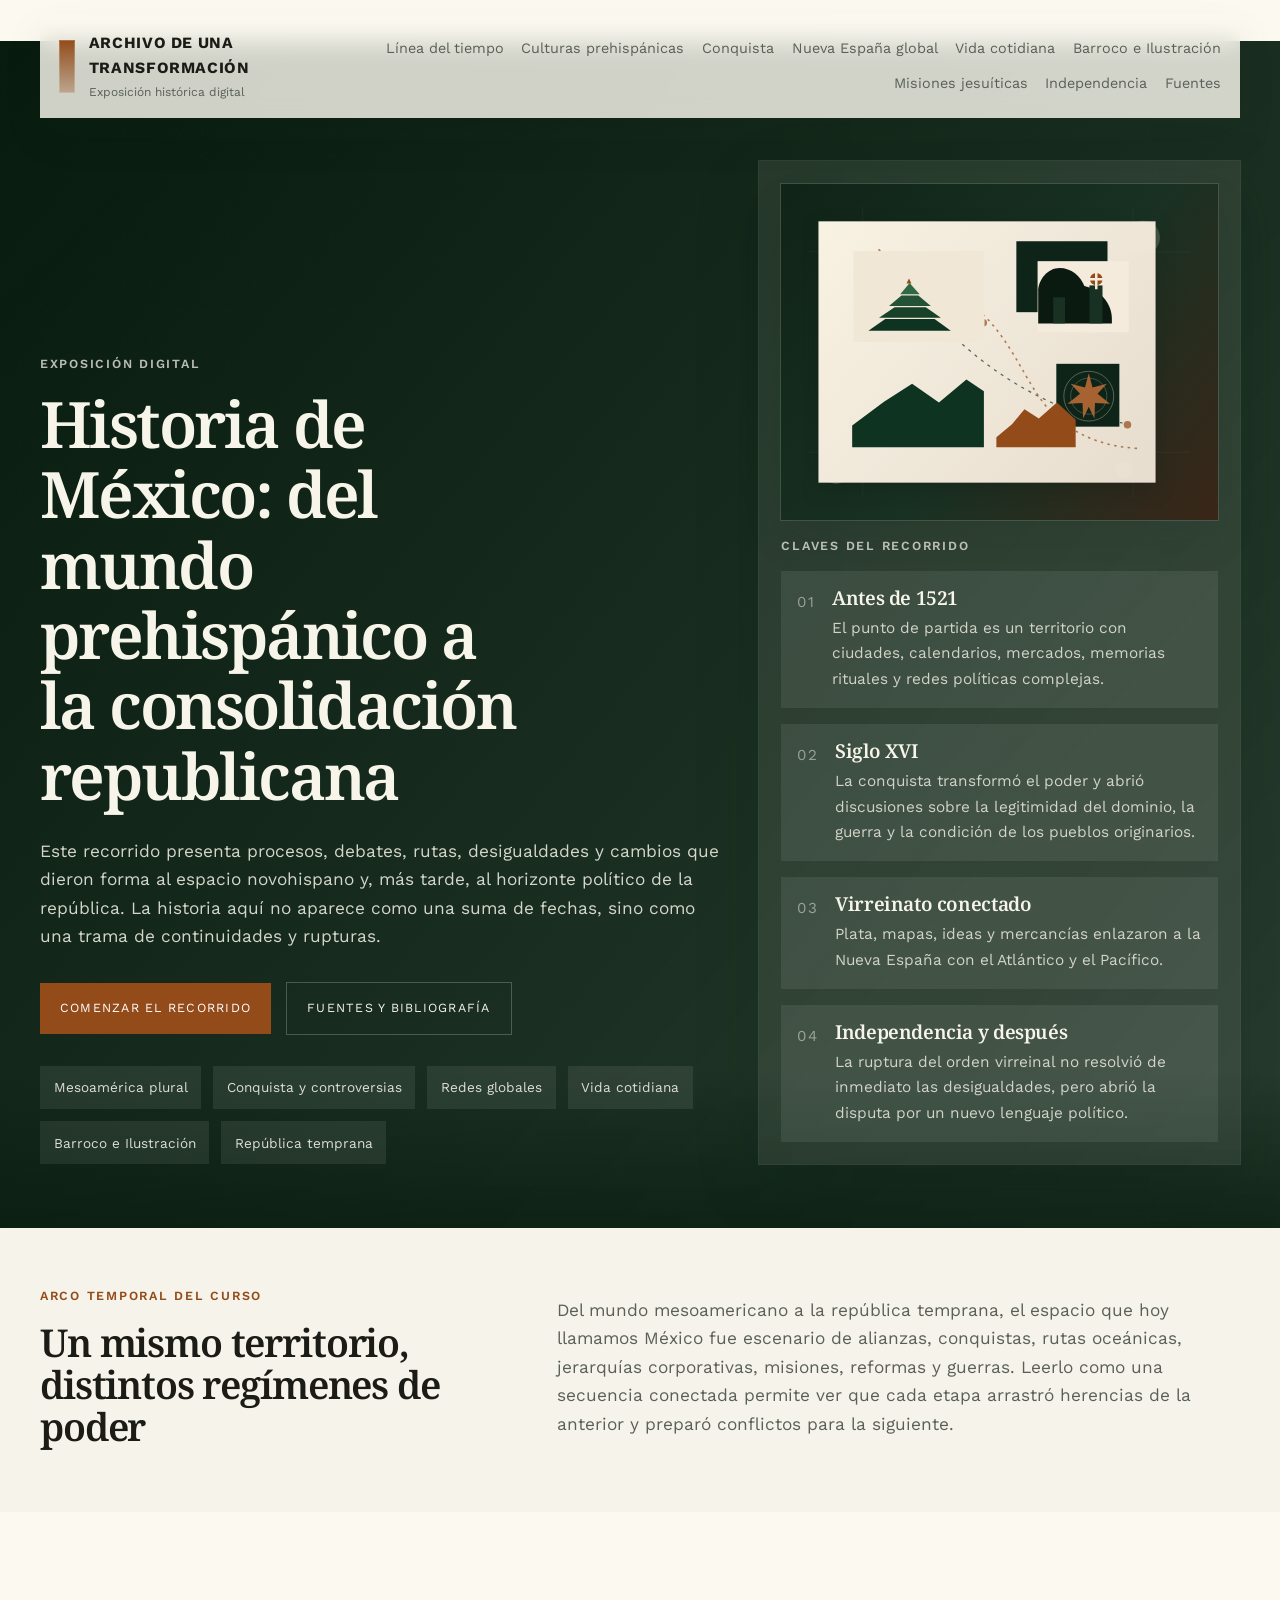
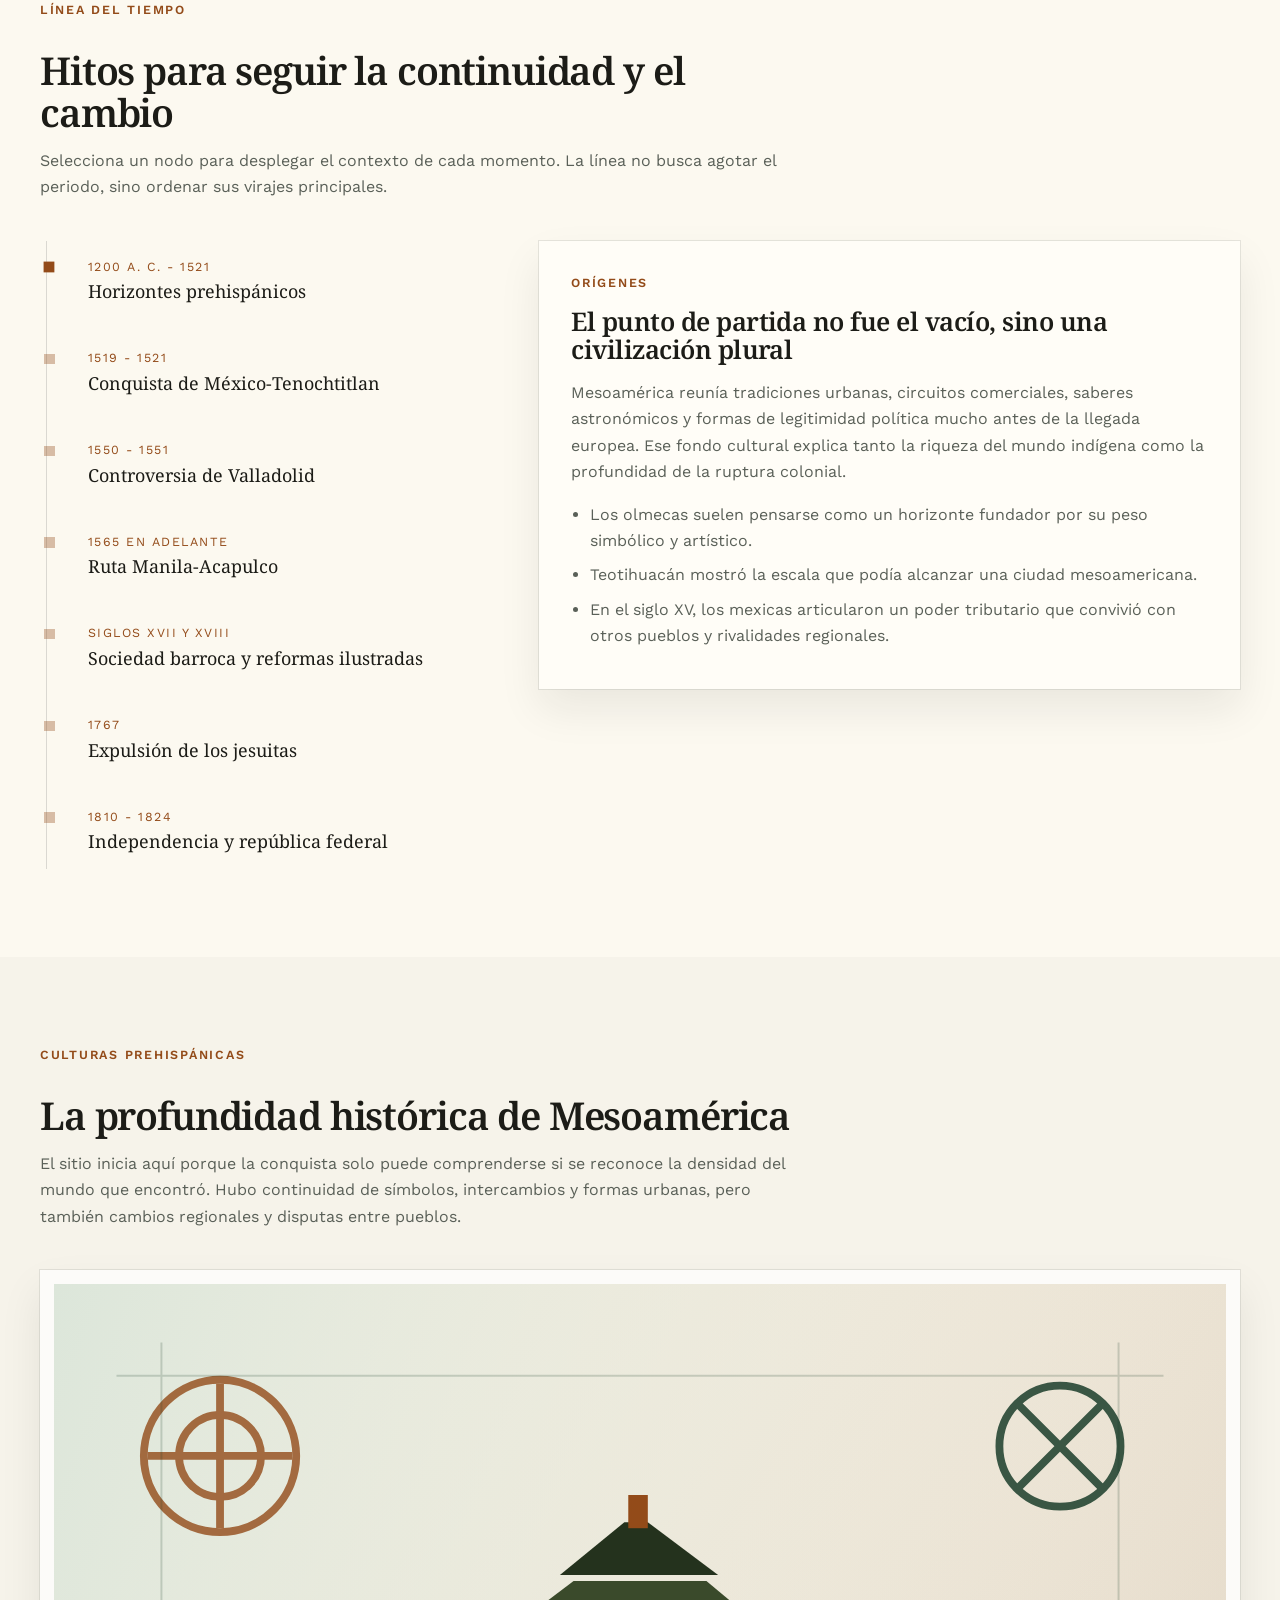
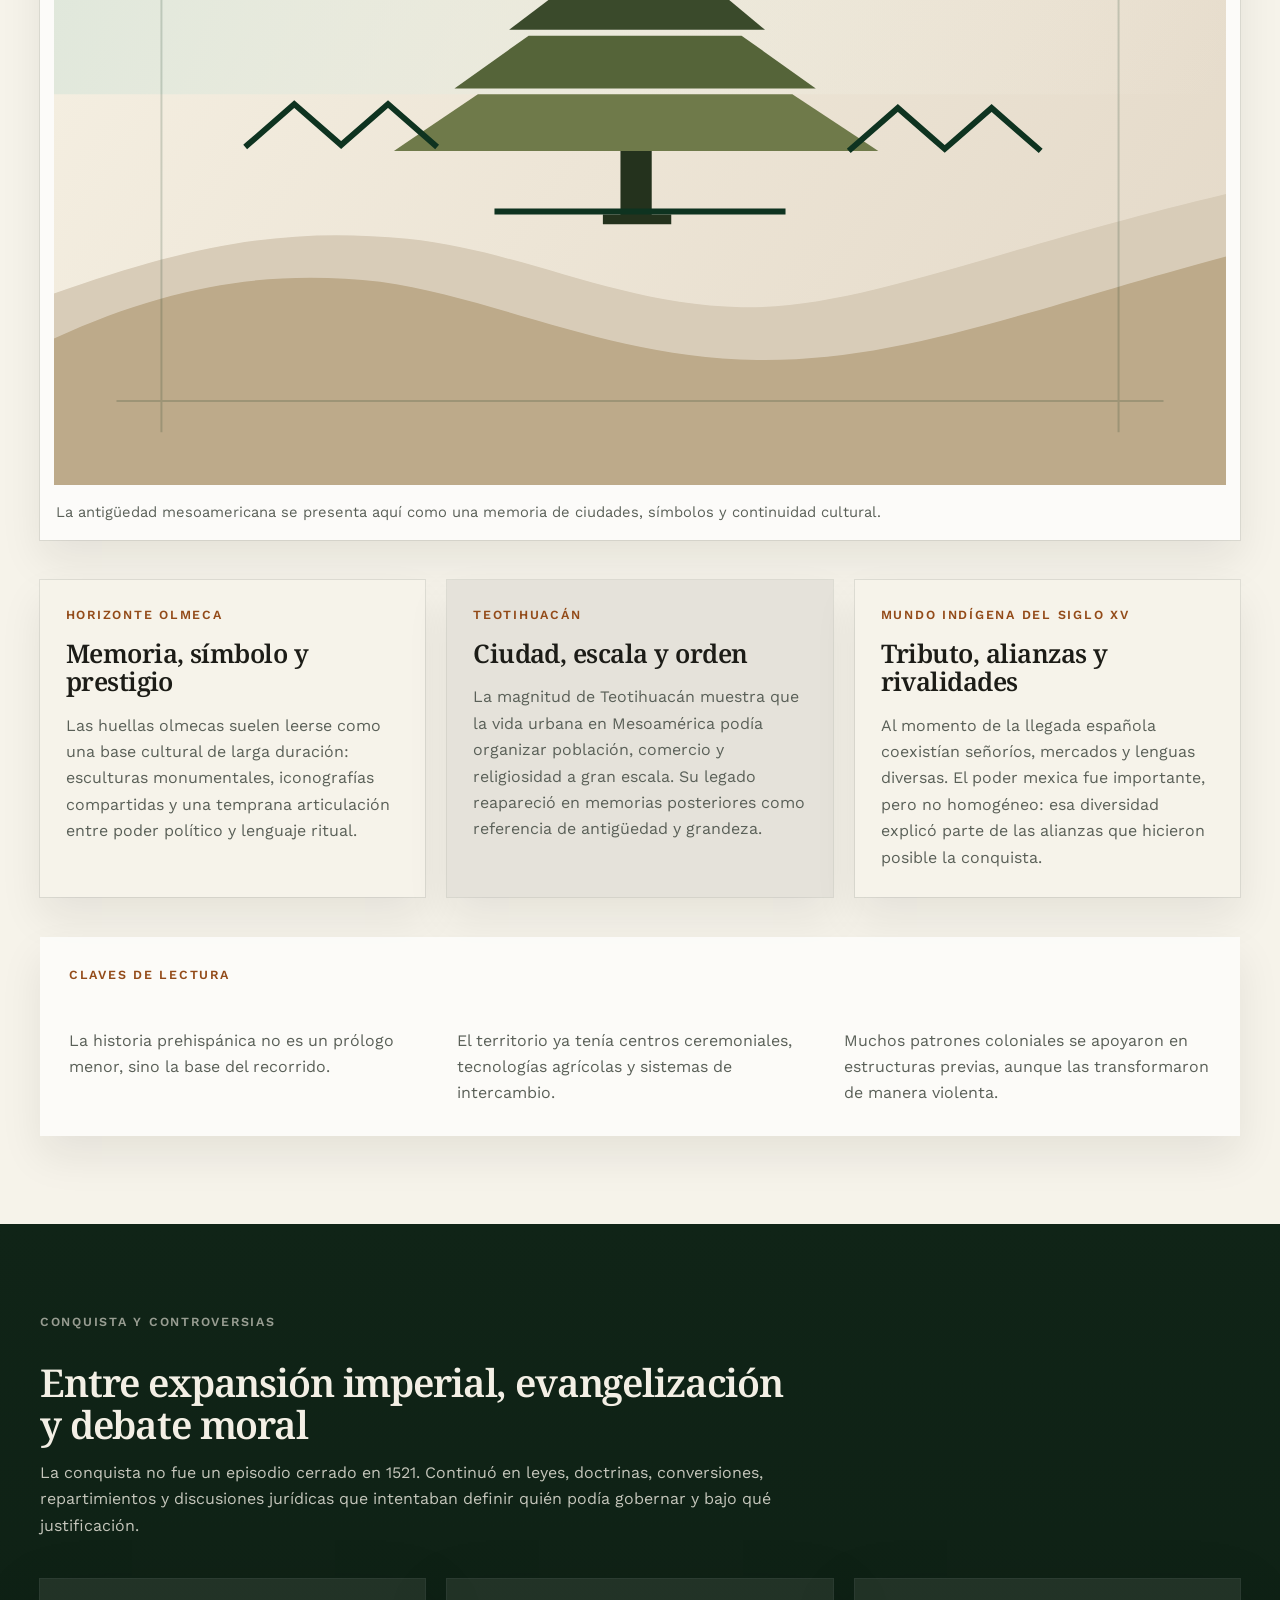
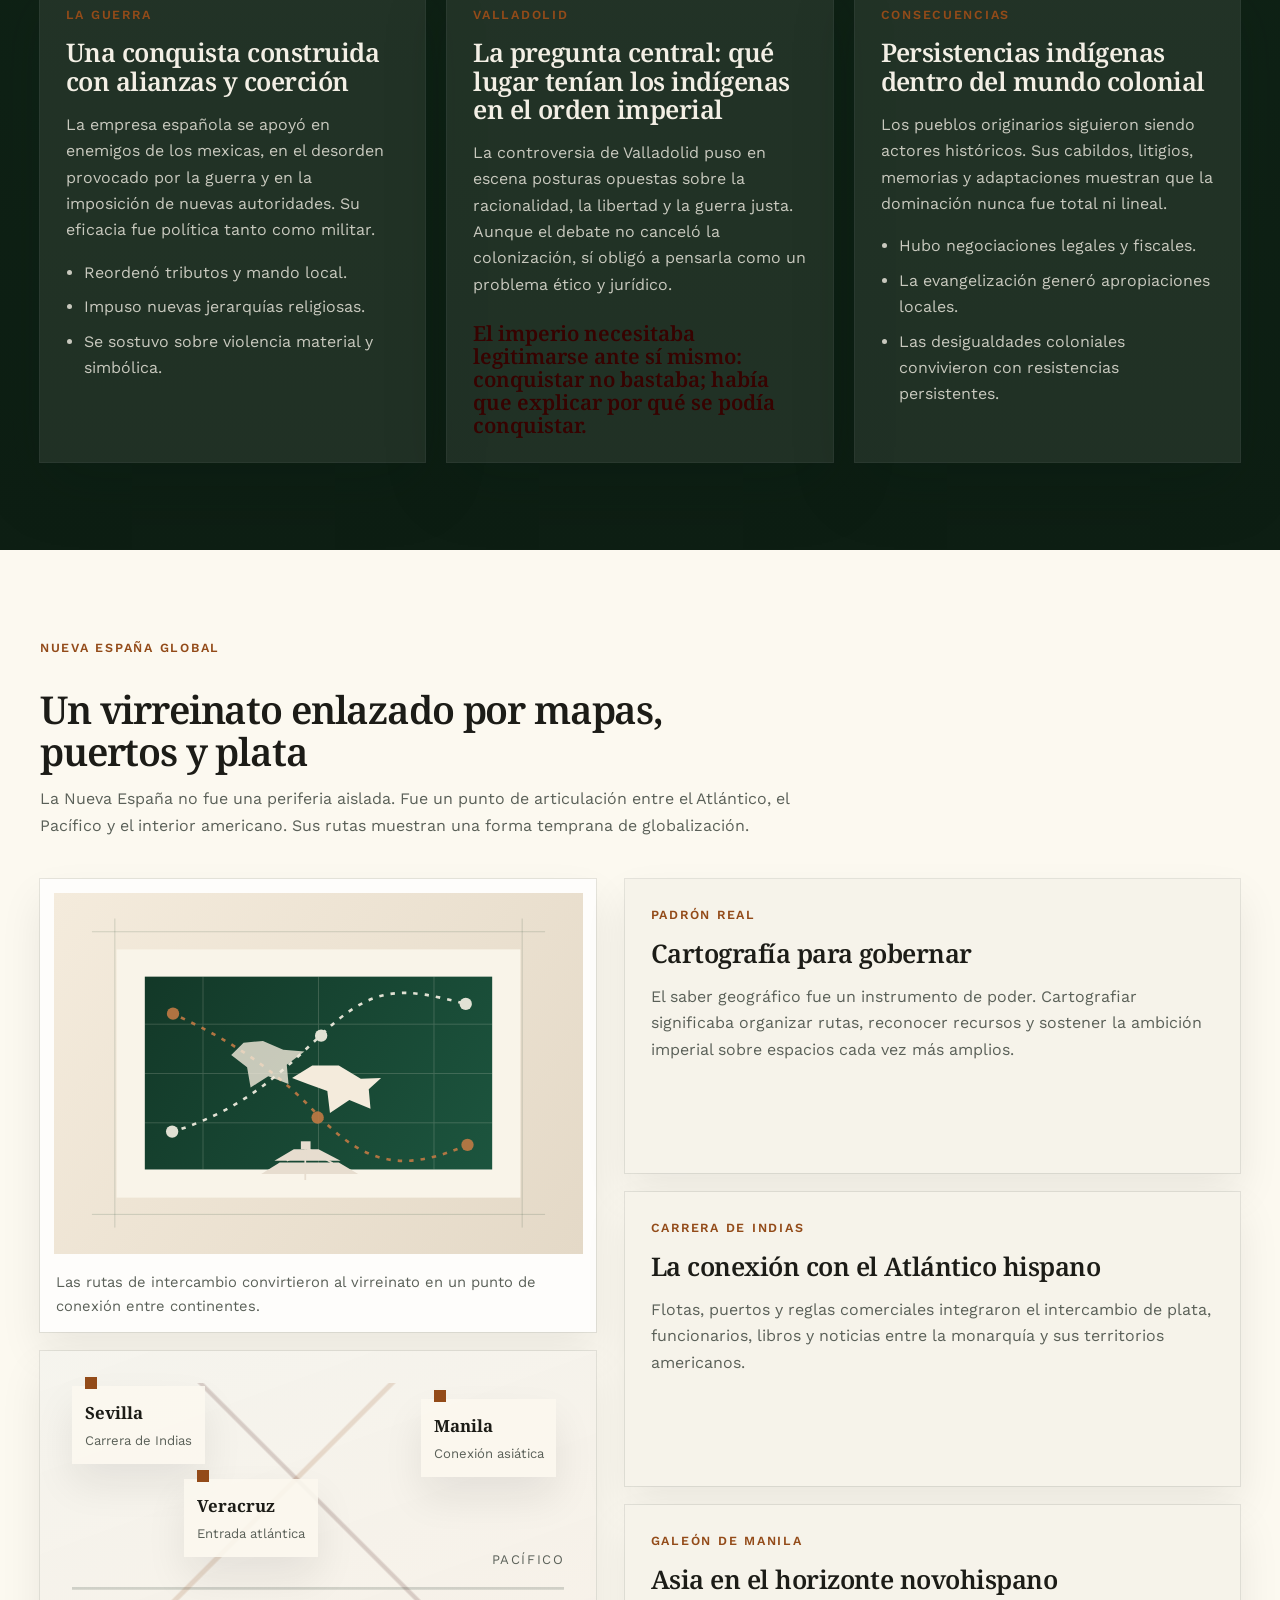
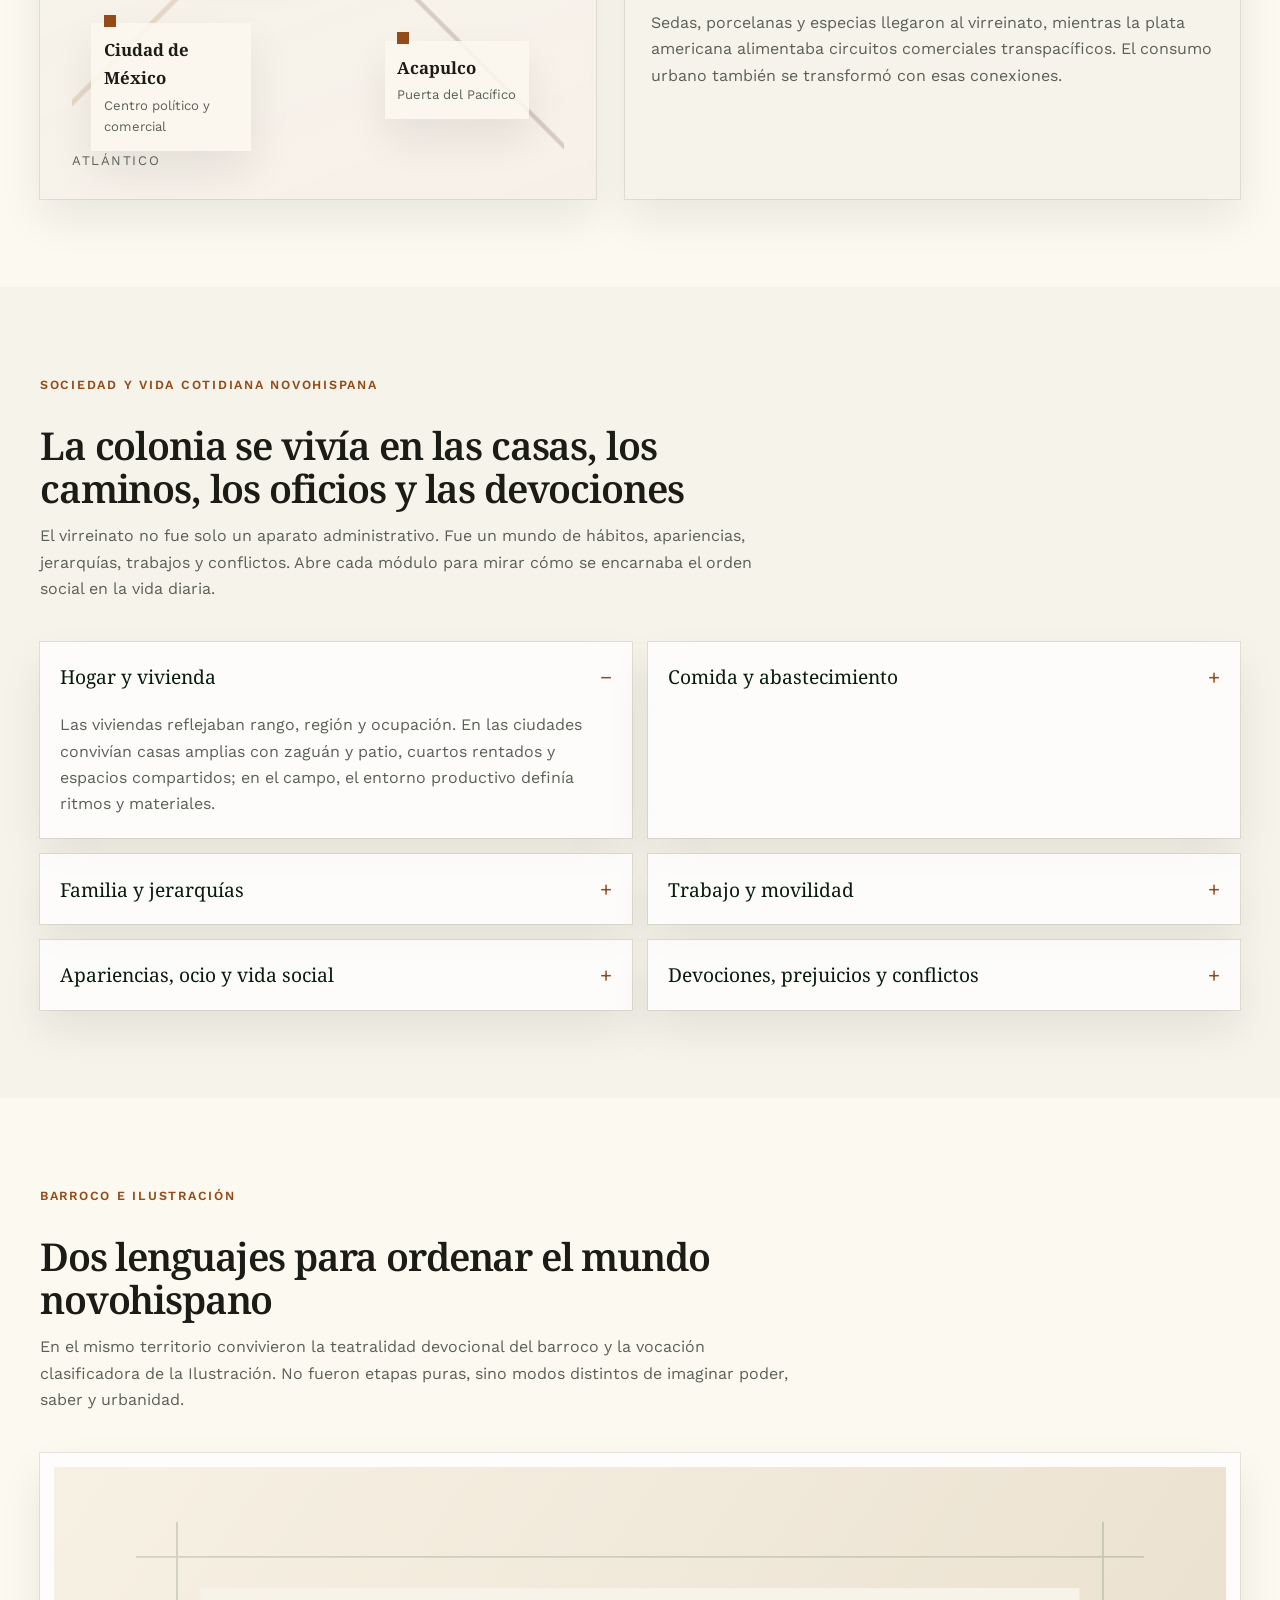
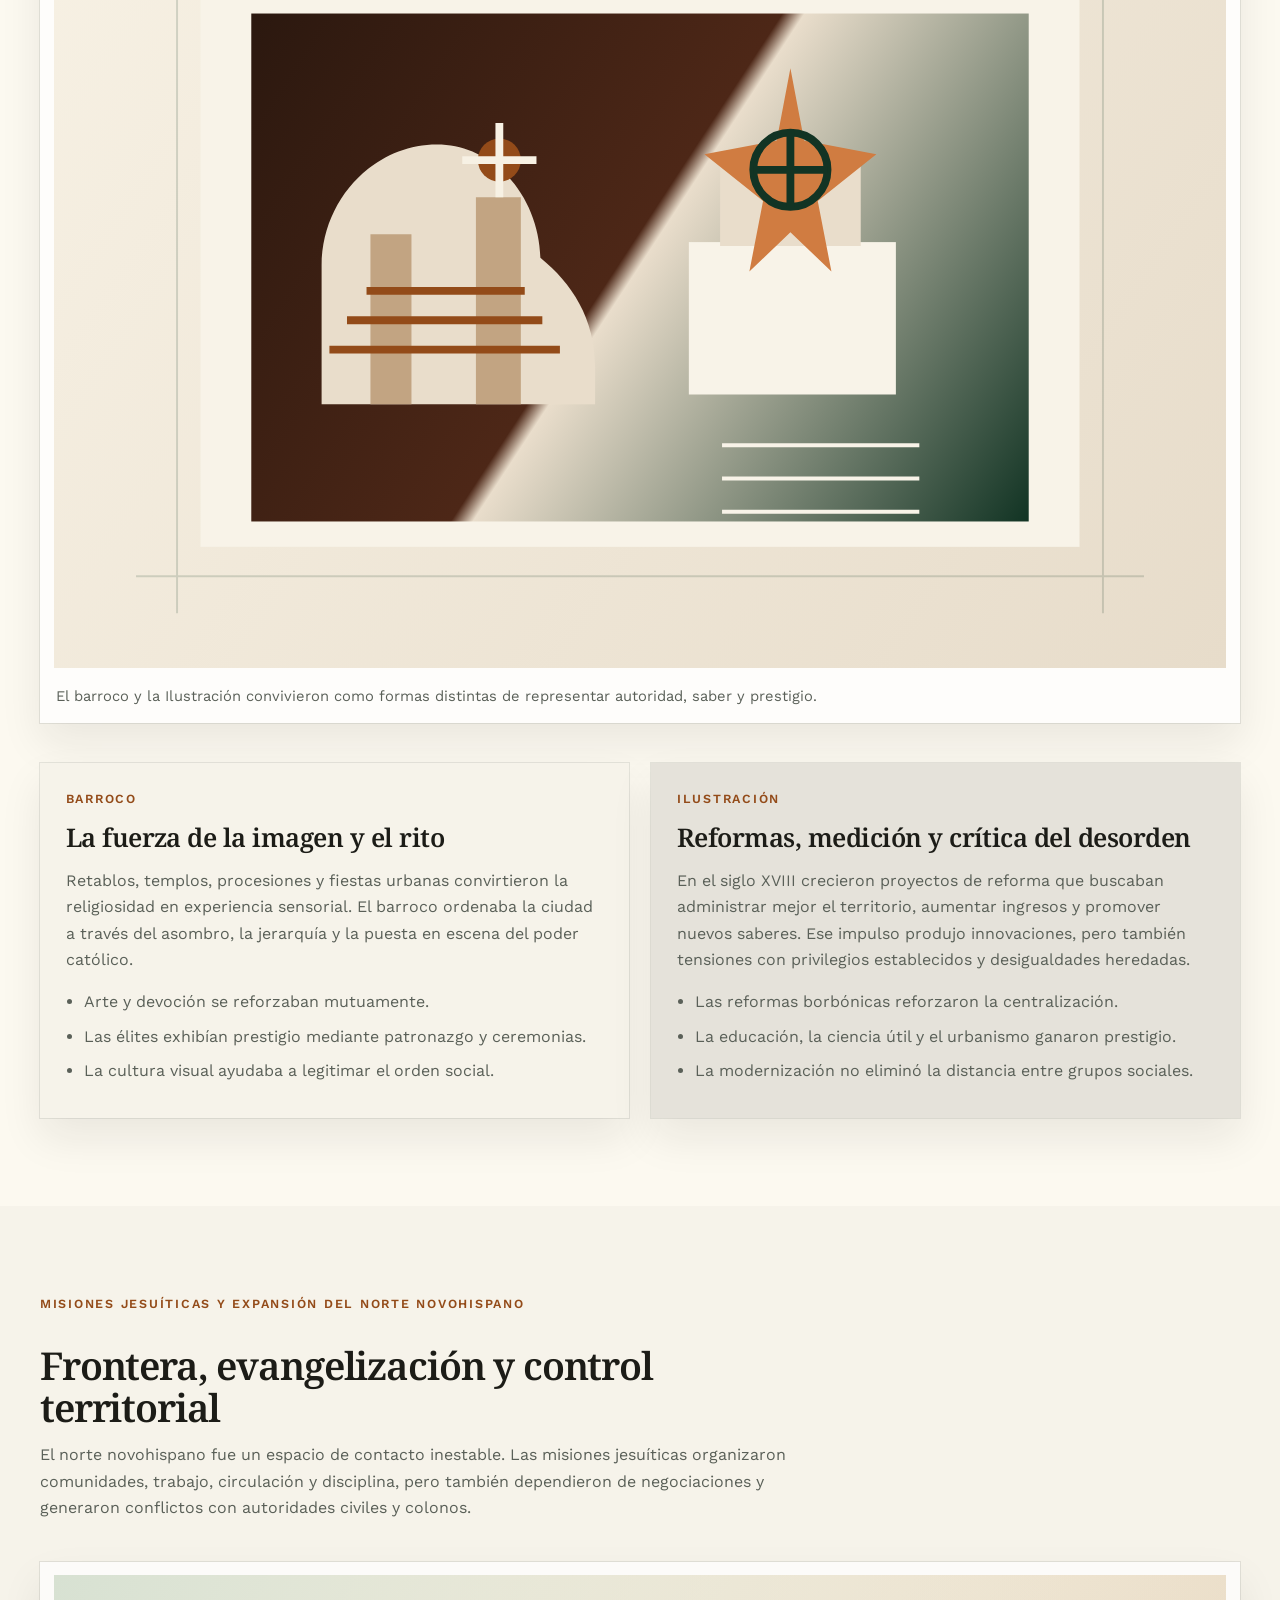
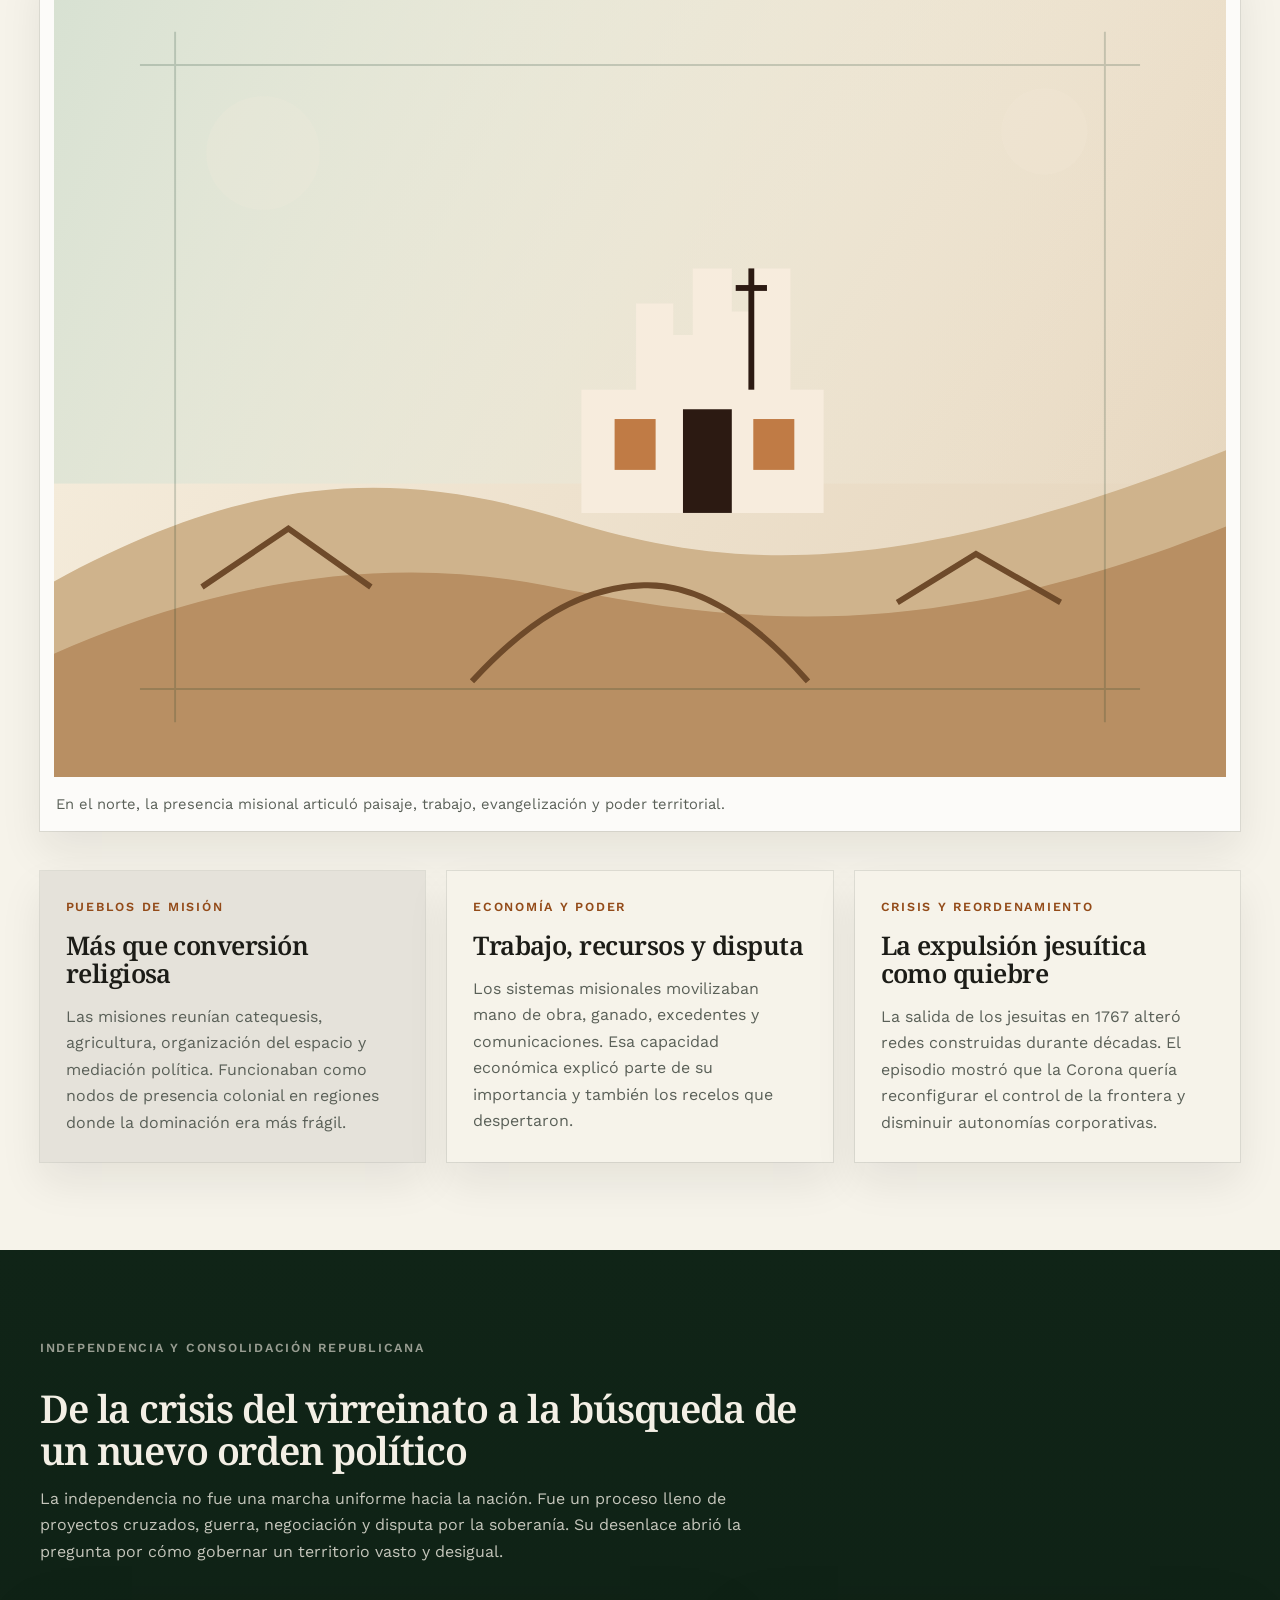
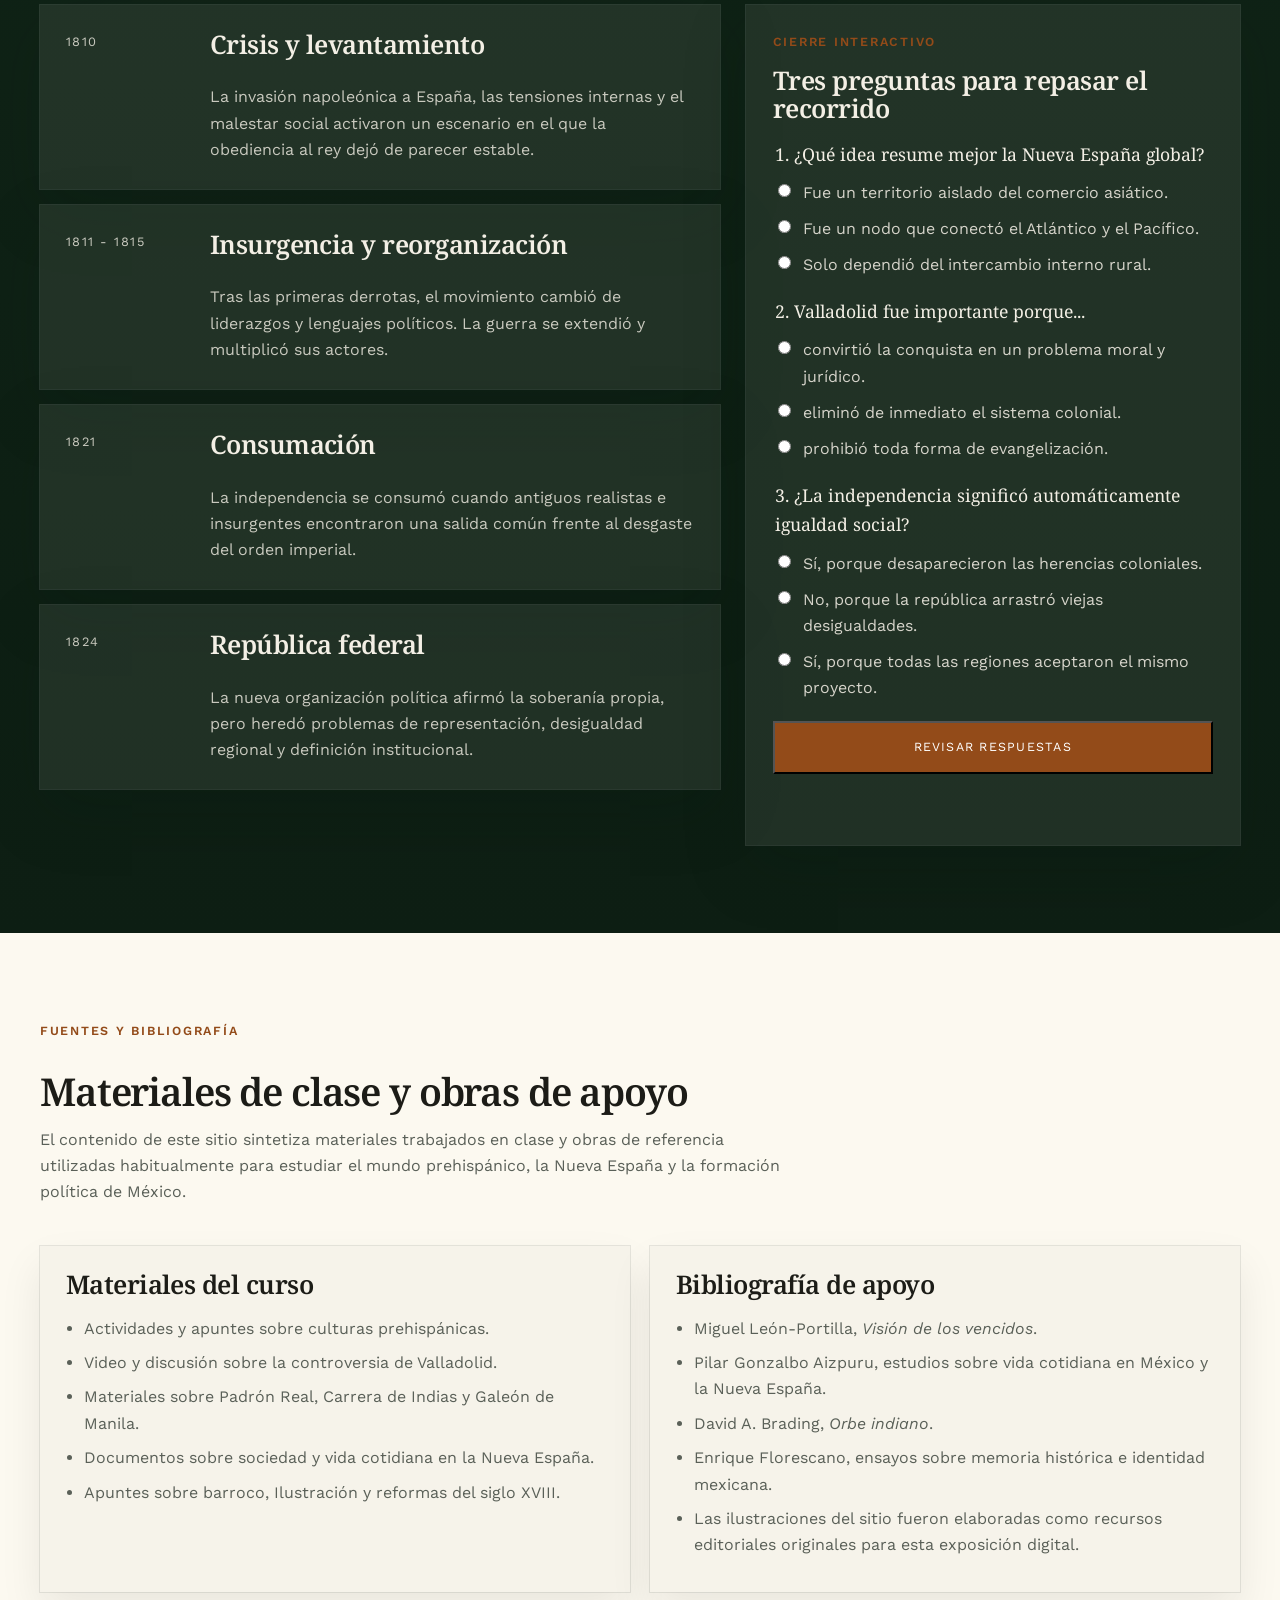
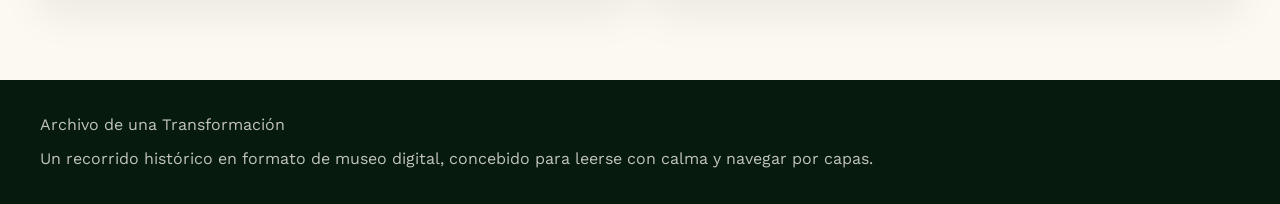
==== index.html @ eb524221 "Creado todo el proyecto, faltan imagenes" ====
<!DOCTYPE html>
<html lang="es">
  <head>
    <meta charset="UTF-8" />
    <meta name="viewport" content="width=device-width, initial-scale=1.0" />
    <meta
      name="description"
      content="Exposición digital sobre el mundo prehispánico, la conquista, la Nueva España y la construcción republicana."
    />
    <title>Archivo de una Transformación | Historia de México</title>
    <link rel="preconnect" href="https://fonts.googleapis.com" />
    <link rel="preconnect" href="https://fonts.gstatic.com" crossorigin />
    <link
      href="https://fonts.googleapis.com/css2?family=Noto+Serif:wght@500;600;700&family=Work+Sans:wght@400;500;600;700&display=swap"
      rel="stylesheet"
    />
    <link rel="stylesheet" href="styles.css" />
  </head>
  <body>
    <a class="skip-link" href="#contenido">Saltar al contenido principal</a>

    <header class="site-header">
      <nav class="site-nav container" aria-label="Navegación principal">
        <a class="brand" href="#inicio">
          <span class="brand-mark" aria-hidden="true"></span>
          <span class="brand-text">
            <strong>Archivo de una Transformación</strong>
            <small>Exposición histórica digital</small>
          </span>
        </a>

        <button
          class="menu-toggle"
          type="button"
          aria-expanded="false"
          aria-controls="menu-principal"
        >
          Menú
        </button>

        <div class="nav-links" id="menu-principal">
          <a href="#linea-del-tiempo">Línea del tiempo</a>
          <a href="#prehispanico">Culturas prehispánicas</a>
          <a href="#conquista">Conquista</a>
          <a href="#global">Nueva España global</a>
          <a href="#sociedad">Vida cotidiana</a>
          <a href="#barroco-ilustracion">Barroco e Ilustración</a>
          <a href="#misiones">Misiones jesuíticas</a>
          <a href="#independencia">Independencia</a>
          <a href="#fuentes">Fuentes</a>
        </div>
      </nav>
    </header>

    <main id="contenido">
      <section class="hero" id="inicio">
        <div class="hero-noise" aria-hidden="true"></div>
        <div class="container hero-grid">
          <div class="hero-copy">
            <p class="eyebrow">Exposición digital</p>
            <h1>Historia de México: del mundo prehispánico a la consolidación republicana</h1>
            <p class="hero-lead">
              Este recorrido presenta procesos, debates, rutas, desigualdades y
              cambios que dieron forma al espacio novohispano y, más tarde, al
              horizonte político de la república. La historia aquí no aparece
              como una suma de fechas, sino como una trama de continuidades y
              rupturas.
            </p>
            <div class="hero-actions">
              <a class="button button-primary" href="#linea-del-tiempo">Comenzar el recorrido</a>
              <a class="button button-secondary" href="#fuentes">Fuentes y bibliografía</a>
            </div>
            <ul class="hero-tags" aria-label="Temas principales del sitio">
              <li>Mesoamérica plural</li>
              <li>Conquista y controversias</li>
              <li>Redes globales</li>
              <li>Vida cotidiana</li>
              <li>Barroco e Ilustración</li>
              <li>República temprana</li>
            </ul>
          </div>

          <aside class="hero-panel" aria-labelledby="panel-recorrido">
            <figure class="hero-figure media-frame">
              <img
                src="assets/illustrations/hero-archivo.svg"
                alt="Composición editorial inspirada en códices, rutas oceánicas, arquitectura y archivo histórico."
                width="1400"
                height="1080"
              />
            </figure>
            <p class="panel-label" id="panel-recorrido">Claves del recorrido</p>
            <div class="panel-stack">
              <article class="panel-card">
                <span class="panel-index">01</span>
                <div>
                  <h3>Antes de 1521</h3>
                  <p>
                    El punto de partida es un territorio con ciudades,
                    calendarios, mercados, memorias rituales y redes políticas
                    complejas.
                  </p>
                </div>
              </article>
              <article class="panel-card">
                <span class="panel-index">02</span>
                <div>
                  <h3>Siglo XVI</h3>
                  <p>
                    La conquista transformó el poder y abrió discusiones sobre
                    la legitimidad del dominio, la guerra y la condición de los
                    pueblos originarios.
                  </p>
                </div>
              </article>
              <article class="panel-card">
                <span class="panel-index">03</span>
                <div>
                  <h3>Virreinato conectado</h3>
                  <p>
                    Plata, mapas, ideas y mercancías enlazaron a la Nueva
                    España con el Atlántico y el Pacífico.
                  </p>
                </div>
              </article>
              <article class="panel-card">
                <span class="panel-index">04</span>
                <div>
                  <h3>Independencia y después</h3>
                  <p>
                    La ruptura del orden virreinal no resolvió de inmediato las
                    desigualdades, pero abrió la disputa por un nuevo lenguaje
                    político.
                  </p>
                </div>
              </article>
            </div>
          </aside>
        </div>
      </section>

      <section class="section section-intro">
        <div class="container intro-grid">
          <div>
            <p class="eyebrow">Arco temporal del curso</p>
            <h2>Un mismo territorio, distintos regímenes de poder</h2>
          </div>
          <p class="intro-text">
            Del mundo mesoamericano a la república temprana, el espacio que hoy
            llamamos México fue escenario de alianzas, conquistas, rutas
            oceánicas, jerarquías corporativas, misiones, reformas y guerras.
            Leerlo como una secuencia conectada permite ver que cada etapa
            arrastró herencias de la anterior y preparó conflictos para la
            siguiente.
          </p>
        </div>
      </section>

      <section class="section section-light" id="linea-del-tiempo">
        <div class="container section-shell">
          <div class="section-heading">
            <p class="eyebrow">Línea del tiempo</p>
            <h2>Hitos para seguir la continuidad y el cambio</h2>
            <p>
              Selecciona un nodo para desplegar el contexto de cada momento.
              La línea no busca agotar el periodo, sino ordenar sus virajes
              principales.
            </p>
          </div>

          <div class="timeline-layout">
            <div
              class="timeline-nav"
              role="tablist"
              aria-label="Momentos clave de la historia del sitio"
            >
              <button
                class="timeline-trigger is-active"
                type="button"
                role="tab"
                aria-selected="true"
                aria-controls="timeline-card-1"
                id="timeline-tab-1"
                data-target="timeline-card-1"
              >
                <span class="trigger-year">1200 a. C. - 1521</span>
                <span class="trigger-title">Horizontes prehispánicos</span>
              </button>
              <button
                class="timeline-trigger"
                type="button"
                role="tab"
                aria-selected="false"
                aria-controls="timeline-card-2"
                id="timeline-tab-2"
                data-target="timeline-card-2"
              >
                <span class="trigger-year">1519 - 1521</span>
                <span class="trigger-title">Conquista de México-Tenochtitlan</span>
              </button>
              <button
                class="timeline-trigger"
                type="button"
                role="tab"
                aria-selected="false"
                aria-controls="timeline-card-3"
                id="timeline-tab-3"
                data-target="timeline-card-3"
              >
                <span class="trigger-year">1550 - 1551</span>
                <span class="trigger-title">Controversia de Valladolid</span>
              </button>
              <button
                class="timeline-trigger"
                type="button"
                role="tab"
                aria-selected="false"
                aria-controls="timeline-card-4"
                id="timeline-tab-4"
                data-target="timeline-card-4"
              >
                <span class="trigger-year">1565 en adelante</span>
                <span class="trigger-title">Ruta Manila-Acapulco</span>
              </button>
              <button
                class="timeline-trigger"
                type="button"
                role="tab"
                aria-selected="false"
                aria-controls="timeline-card-5"
                id="timeline-tab-5"
                data-target="timeline-card-5"
              >
                <span class="trigger-year">Siglos XVII y XVIII</span>
                <span class="trigger-title">Sociedad barroca y reformas ilustradas</span>
              </button>
              <button
                class="timeline-trigger"
                type="button"
                role="tab"
                aria-selected="false"
                aria-controls="timeline-card-6"
                id="timeline-tab-6"
                data-target="timeline-card-6"
              >
                <span class="trigger-year">1767</span>
                <span class="trigger-title">Expulsión de los jesuitas</span>
              </button>
              <button
                class="timeline-trigger"
                type="button"
                role="tab"
                aria-selected="false"
                aria-controls="timeline-card-7"
                id="timeline-tab-7"
                data-target="timeline-card-7"
              >
                <span class="trigger-year">1810 - 1824</span>
                <span class="trigger-title">Independencia y república federal</span>
              </button>
            </div>

            <div class="timeline-panels">
              <article
                class="timeline-card is-active"
                id="timeline-card-1"
                role="tabpanel"
                aria-labelledby="timeline-tab-1"
              >
                <p class="card-kicker">Orígenes</p>
                <h3>El punto de partida no fue el vacío, sino una civilización plural</h3>
                <p>
                  Mesoamérica reunía tradiciones urbanas, circuitos comerciales,
                  saberes astronómicos y formas de legitimidad política mucho
                  antes de la llegada europea. Ese fondo cultural explica tanto
                  la riqueza del mundo indígena como la profundidad de la
                  ruptura colonial.
                </p>
                <ul>
                  <li>Los olmecas suelen pensarse como un horizonte fundador por su peso simbólico y artístico.</li>
                  <li>Teotihuacán mostró la escala que podía alcanzar una ciudad mesoamericana.</li>
                  <li>En el siglo XV, los mexicas articularon un poder tributario que convivió con otros pueblos y rivalidades regionales.</li>
                </ul>
              </article>

              <article
                class="timeline-card"
                id="timeline-card-2"
                role="tabpanel"
                aria-labelledby="timeline-tab-2"
                hidden
              >
                <p class="card-kicker">Conquista</p>
                <h3>La guerra fue militar, política y también epidemiológica</h3>
                <p>
                  La caída de México-Tenochtitlan no puede explicarse solo por la
                  superioridad técnica española. También influyeron las alianzas
                  con pueblos enemigos de los mexicas, el asedio prolongado y el
                  impacto de las enfermedades introducidas.
                </p>
                <ul>
                  <li>La conquista reorganizó tributos, autoridades y formas de ocupación del territorio.</li>
                  <li>La evangelización intentó traducir el nuevo poder a un lenguaje religioso.</li>
                  <li>Los pueblos indígenas no desaparecieron: negociaron, resistieron y adaptaron instituciones.</li>
                </ul>
              </article>

              <article
                class="timeline-card"
                id="timeline-card-3"
                role="tabpanel"
                aria-labelledby="timeline-tab-3"
                hidden
              >
                <p class="card-kicker">Debate</p>
                <h3>Valladolid llevó la conquista al terreno moral y jurídico</h3>
                <p>
                  En la controversia de Valladolid se discutió si la guerra y el
                  dominio sobre los indígenas podían justificarse. La discusión
                  no desmanteló el orden colonial, pero exhibió sus tensiones:
                  entre evangelización y coerción, entre derecho natural y
                  expansión imperial.
                </p>
                <ul>
                  <li>Las posturas enfrentadas mostraron ideas muy distintas sobre humanidad, soberanía y tutela.</li>
                  <li>La disputa reveló que el imperio necesitaba legitimarse, no solo imponerse.</li>
                  <li>El debate sigue siendo clave para pensar violencia, racismo y derechos.</li>
                </ul>
              </article>

              <article
                class="timeline-card"
                id="timeline-card-4"
                role="tabpanel"
                aria-labelledby="timeline-tab-4"
                hidden
              >
                <p class="card-kicker">Globalización temprana</p>
                <h3>La Nueva España se volvió un nodo entre dos océanos</h3>
                <p>
                  La ruta entre Manila y Acapulco conectó el mundo americano con
                  Asia. La plata novohispana circuló junto con sedas, porcelanas,
                  especias, noticias y cartografías. El virreinato fue parte de
                  una red global de información y comercio mucho antes de la era
                  contemporánea.
                </p>
                <ul>
                  <li>El Padrón Real organizó saber geográfico e intereses estratégicos.</li>
                  <li>La Carrera de Indias sostuvo la conexión con el Atlántico hispano.</li>
                  <li>Acapulco y Veracruz fueron puertas complementarias del mismo sistema imperial.</li>
                </ul>
              </article>

              <article
                class="timeline-card"
                id="timeline-card-5"
                role="tabpanel"
                aria-labelledby="timeline-tab-5"
                hidden
              >
                <p class="card-kicker">Cultura y gobierno</p>
                <h3>El orden novohispano mezcló esplendor simbólico y reformas administrativas</h3>
                <p>
                  El barroco dio forma visual a la religiosidad y al prestigio
                  urbano, mientras la Ilustración introdujo nuevas prácticas de
                  clasificación, medición y reforma estatal. Ambos lenguajes
                  convivieron y también chocaron.
                </p>
                <ul>
                  <li>Templos, retablos, procesiones y fiestas exhibieron jerarquías sociales.</li>
                  <li>Las reformas borbónicas buscaron centralizar el poder y aumentar la recaudación.</li>
                  <li>Los nuevos saberes no eliminaron la desigualdad; a veces la hicieron más visible.</li>
                </ul>
              </article>

              <article
                class="timeline-card"
                id="timeline-card-6"
                role="tabpanel"
                aria-labelledby="timeline-tab-6"
                hidden
              >
                <p class="card-kicker">Frontera</p>
                <h3>La crisis de las misiones reveló que el norte también era un campo político</h3>
                <p>
                  Las misiones jesuíticas fueron espacios de conversión,
                  producción, mediación cultural y control territorial. Su
                  expulsión en 1767 alteró ese equilibrio y mostró que la Corona
                  quería un dominio más directo sobre regiones alejadas.
                </p>
                <ul>
                  <li>La frontera novohispana combinaba acuerdos, violencia y dependencia económica.</li>
                  <li>Las comunidades de misión no fueron únicamente religiosas: tuvieron funciones laborales y estratégicas.</li>
                  <li>La reorganización posterior evidenció límites del modelo colonial en el norte.</li>
                </ul>
              </article>

              <article
                class="timeline-card"
                id="timeline-card-7"
                role="tabpanel"
                aria-labelledby="timeline-tab-7"
                hidden
              >
                <p class="card-kicker">Ruptura</p>
                <h3>La independencia abrió la república, pero no borró las herencias coloniales</h3>
                <p>
                  Entre 1810 y 1821 se fracturó la legitimidad del orden
                  virreinal. La consumación de la independencia no clausuró el
                  conflicto: después vino la tarea difícil de crear instituciones,
                  definir soberanía y negociar poderes regionales.
                </p>
                <ul>
                  <li>Las causas fueron políticas, sociales y económicas, no solo patrióticas.</li>
                  <li>La guerra movilizó curas, militares, élites locales y grupos populares con proyectos distintos.</li>
                  <li>La república federal de 1824 marcó un nuevo lenguaje político, aún atravesado por viejas desigualdades.</li>
                </ul>
              </article>
            </div>
          </div>
        </div>
      </section>

      <section class="section section-paper" id="prehispanico">
        <div class="container section-shell">
          <div class="section-heading">
            <p class="eyebrow">Culturas prehispánicas</p>
            <h2>La profundidad histórica de Mesoamérica</h2>
            <p>
              El sitio inicia aquí porque la conquista solo puede comprenderse si
              se reconoce la densidad del mundo que encontró. Hubo continuidad de
              símbolos, intercambios y formas urbanas, pero también cambios
              regionales y disputas entre pueblos.
            </p>
          </div>

          <figure class="section-illustration">
            <img
              src="assets/illustrations/prehispanico-archivo.svg"
              alt="Lámina editorial con referencias a centros ceremoniales, piedra tallada y paisaje mesoamericano."
              width="1200"
              height="820"
              loading="lazy"
              decoding="async"
            />
            <figcaption>La antigüedad mesoamericana se presenta aquí como una memoria de ciudades, símbolos y continuidad cultural.</figcaption>
          </figure>

          <div class="feature-grid">
            <article class="feature-card">
              <p class="card-kicker">Horizonte olmeca</p>
              <h3>Memoria, símbolo y prestigio</h3>
              <p>
                Las huellas olmecas suelen leerse como una base cultural de
                larga duración: esculturas monumentales, iconografías compartidas
                y una temprana articulación entre poder político y lenguaje
                ritual.
              </p>
            </article>

            <article class="feature-card feature-card-strong">
              <p class="card-kicker">Teotihuacán</p>
              <h3>Ciudad, escala y orden</h3>
              <p>
                La magnitud de Teotihuacán muestra que la vida urbana en
                Mesoamérica podía organizar población, comercio y religiosidad a
                gran escala. Su legado reapareció en memorias posteriores como
                referencia de antigüedad y grandeza.
              </p>
            </article>

            <article class="feature-card">
              <p class="card-kicker">Mundo indígena del siglo XV</p>
              <h3>Tributo, alianzas y rivalidades</h3>
              <p>
                Al momento de la llegada española coexistían señoríos, mercados y
                lenguas diversas. El poder mexica fue importante, pero no
                homogéneo: esa diversidad explicó parte de las alianzas que
                hicieron posible la conquista.
              </p>
            </article>
          </div>

          <div class="section-note">
            <p class="eyebrow">Claves de lectura</p>
            <ul class="inline-points">
              <li>La historia prehispánica no es un prólogo menor, sino la base del recorrido.</li>
              <li>El territorio ya tenía centros ceremoniales, tecnologías agrícolas y sistemas de intercambio.</li>
              <li>Muchos patrones coloniales se apoyaron en estructuras previas, aunque las transformaron de manera violenta.</li>
            </ul>
          </div>
        </div>
      </section>

      <section class="section section-deep" id="conquista">
        <div class="container section-shell">
          <div class="section-heading heading-light">
            <p class="eyebrow">Conquista y controversias</p>
            <h2>Entre expansión imperial, evangelización y debate moral</h2>
            <p>
              La conquista no fue un episodio cerrado en 1521. Continuó en leyes,
              doctrinas, conversiones, repartimientos y discusiones jurídicas que
              intentaban definir quién podía gobernar y bajo qué justificación.
            </p>
          </div>

          <div class="debate-grid">
            <article class="debate-card">
              <p class="card-kicker">La guerra</p>
              <h3>Una conquista construida con alianzas y coerción</h3>
              <p>
                La empresa española se apoyó en enemigos de los mexicas, en el
                desorden provocado por la guerra y en la imposición de nuevas
                autoridades. Su eficacia fue política tanto como militar.
              </p>
              <ul>
                <li>Reordenó tributos y mando local.</li>
                <li>Impuso nuevas jerarquías religiosas.</li>
                <li>Se sostuvo sobre violencia material y simbólica.</li>
              </ul>
            </article>

            <article class="debate-card debate-card-highlight">
              <p class="card-kicker">Valladolid</p>
              <h3>La pregunta central: qué lugar tenían los indígenas en el orden imperial</h3>
              <p>
                La controversia de Valladolid puso en escena posturas opuestas
                sobre la racionalidad, la libertad y la guerra justa. Aunque el
                debate no canceló la colonización, sí obligó a pensarla como un
                problema ético y jurídico.
              </p>
              <blockquote>
                El imperio necesitaba legitimarse ante sí mismo: conquistar no
                bastaba; había que explicar por qué se podía conquistar.
              </blockquote>
            </article>

            <article class="debate-card">
              <p class="card-kicker">Consecuencias</p>
              <h3>Persistencias indígenas dentro del mundo colonial</h3>
              <p>
                Los pueblos originarios siguieron siendo actores históricos. Sus
                cabildos, litigios, memorias y adaptaciones muestran que la
                dominación nunca fue total ni lineal.
              </p>
              <ul>
                <li>Hubo negociaciones legales y fiscales.</li>
                <li>La evangelización generó apropiaciones locales.</li>
                <li>Las desigualdades coloniales convivieron con resistencias persistentes.</li>
                </ul>
              </article>
          </div>
        </div>
      </section>

      <section class="section section-light" id="global">
        <div class="container section-shell">
          <div class="section-heading">
            <p class="eyebrow">Nueva España global</p>
            <h2>Un virreinato enlazado por mapas, puertos y plata</h2>
            <p>
              La Nueva España no fue una periferia aislada. Fue un punto de
              articulación entre el Atlántico, el Pacífico y el interior
              americano. Sus rutas muestran una forma temprana de globalización.
            </p>
          </div>

          <div class="global-grid">
            <div class="global-visuals">
              <figure class="section-illustration compact-illustration">
                <img
                  src="assets/illustrations/global-archivo.svg"
                  alt="Composición visual sobre puertos, rutas y conexiones oceánicas de la Nueva España."
                  width="1200"
                  height="820"
                  loading="lazy"
                  decoding="async"
                />
                <figcaption>Las rutas de intercambio convirtieron al virreinato en un punto de conexión entre continentes.</figcaption>
              </figure>

              <div class="route-map" aria-label="Esquema simplificado de rutas novohispanas">
                <div class="route-node route-node-top-left">
                  <strong>Sevilla</strong>
                  <span>Carrera de Indias</span>
                </div>
                <div class="route-node route-node-center">
                  <strong>Veracruz</strong>
                  <span>Entrada atlántica</span>
                </div>
                <div class="route-node route-node-bottom-left">
                  <strong>Ciudad de México</strong>
                  <span>Centro político y comercial</span>
                </div>
                <div class="route-node route-node-bottom-right">
                  <strong>Acapulco</strong>
                  <span>Puerta del Pacífico</span>
                </div>
                <div class="route-node route-node-top-right">
                  <strong>Manila</strong>
                  <span>Conexión asiática</span>
                </div>
                <div class="route-label route-label-atlantic">Atlántico</div>
                <div class="route-label route-label-pacific">Pacífico</div>
              </div>
            </div>

            <div class="global-cards">
              <article class="feature-card">
                <p class="card-kicker">Padrón Real</p>
                <h3>Cartografía para gobernar</h3>
                <p>
                  El saber geográfico fue un instrumento de poder. Cartografiar
                  significaba organizar rutas, reconocer recursos y sostener la
                  ambición imperial sobre espacios cada vez más amplios.
                </p>
              </article>

              <article class="feature-card">
                <p class="card-kicker">Carrera de Indias</p>
                <h3>La conexión con el Atlántico hispano</h3>
                <p>
                  Flotas, puertos y reglas comerciales integraron el intercambio
                  de plata, funcionarios, libros y noticias entre la monarquía y
                  sus territorios americanos.
                </p>
              </article>

              <article class="feature-card">
                <p class="card-kicker">Galeón de Manila</p>
                <h3>Asia en el horizonte novohispano</h3>
                <p>
                  Sedas, porcelanas y especias llegaron al virreinato, mientras
                  la plata americana alimentaba circuitos comerciales
                  transpacíficos. El consumo urbano también se transformó con
                  esas conexiones.
                </p>
              </article>
            </div>
          </div>
        </div>
      </section>

      <section class="section section-paper" id="sociedad">
        <div class="container section-shell">
          <div class="section-heading">
            <p class="eyebrow">Sociedad y vida cotidiana novohispana</p>
            <h2>La colonia se vivía en las casas, los caminos, los oficios y las devociones</h2>
            <p>
              El virreinato no fue solo un aparato administrativo. Fue un mundo
              de hábitos, apariencias, jerarquías, trabajos y conflictos. Abre
              cada módulo para mirar cómo se encarnaba el orden social en la vida
              diaria.
            </p>
          </div>

          <div class="accordion-grid">
            <article class="accordion-card">
              <button
                class="accordion-trigger"
                type="button"
                aria-expanded="true"
                aria-controls="vida-1"
                id="vida-trigger-1"
              >
                <span>Hogar y vivienda</span>
              </button>
              <div class="accordion-panel" id="vida-1" role="region" aria-labelledby="vida-trigger-1">
                <p>
                  Las viviendas reflejaban rango, región y ocupación. En las
                  ciudades convivían casas amplias con zaguán y patio, cuartos
                  rentados y espacios compartidos; en el campo, el entorno
                  productivo definía ritmos y materiales.
                </p>
              </div>
            </article>

            <article class="accordion-card">
              <button
                class="accordion-trigger"
                type="button"
                aria-expanded="false"
                aria-controls="vida-2"
                id="vida-trigger-2"
              >
                <span>Comida y abastecimiento</span>
              </button>
              <div
                class="accordion-panel"
                id="vida-2"
                role="region"
                aria-labelledby="vida-trigger-2"
                hidden
              >
                <p>
                  La mesa novohispana combinó maíz, frijol, chile y cacao con
                  ingredientes llegados de Europa y Asia. El mercado urbano fue
                  un espacio de mezcla cultural, pero también de desigualdad en
                  el acceso al alimento.
                </p>
              </div>
            </article>

            <article class="accordion-card">
              <button
                class="accordion-trigger"
                type="button"
                aria-expanded="false"
                aria-controls="vida-3"
                id="vida-trigger-3"
              >
                <span>Familia y jerarquías</span>
              </button>
              <div
                class="accordion-panel"
                id="vida-3"
                role="region"
                aria-labelledby="vida-trigger-3"
                hidden
              >
                <p>
                  La familia fue una unidad afectiva, laboral y moral. En torno a
                  ella se organizaron herencias, oficios, alianzas y controles
                  sobre honor, matrimonio y sexualidad.
                </p>
              </div>
            </article>

            <article class="accordion-card">
              <button
                class="accordion-trigger"
                type="button"
                aria-expanded="false"
                aria-controls="vida-4"
                id="vida-trigger-4"
              >
                <span>Trabajo y movilidad</span>
              </button>
              <div
                class="accordion-panel"
                id="vida-4"
                role="region"
                aria-labelledby="vida-trigger-4"
                hidden
              >
                <p>
                  Talleres, minas, haciendas, obrajes y comercios conectaban a
                  grupos muy diversos. El trabajo sostenía la riqueza virreinal,
                  pero también producía deuda, coerción y desplazamientos
                  permanentes por caminos terrestres y rutas marítimas.
                </p>
              </div>
            </article>

            <article class="accordion-card">
              <button
                class="accordion-trigger"
                type="button"
                aria-expanded="false"
                aria-controls="vida-5"
                id="vida-trigger-5"
              >
                <span>Apariencias, ocio y vida social</span>
              </button>
              <div
                class="accordion-panel"
                id="vida-5"
                role="region"
                aria-labelledby="vida-trigger-5"
                hidden
              >
                <p>
                  Vestimenta, paseos, fiestas, teatro y celebraciones religiosas
                  servían para mostrar rango, gusto y pertenencia. La ciudad era
                  escenario de encuentro, vigilancia y representación pública.
                </p>
              </div>
            </article>

            <article class="accordion-card">
              <button
                class="accordion-trigger"
                type="button"
                aria-expanded="false"
                aria-controls="vida-6"
                id="vida-trigger-6"
              >
                <span>Devociones, prejuicios y conflictos</span>
              </button>
              <div
                class="accordion-panel"
                id="vida-6"
                role="region"
                aria-labelledby="vida-trigger-6"
                hidden
              >
                <p>
                  Cofradías, procesiones y cultos ordenaban el calendario social,
                  mientras prejuicios raciales y estamentales reforzaban la
                  desigualdad. La violencia cotidiana podía surgir en la calle, el
                  hogar, el trabajo o los tribunales.
                </p>
              </div>
            </article>
          </div>
        </div>
      </section>

      <section class="section section-light" id="barroco-ilustracion">
        <div class="container section-shell">
          <div class="section-heading">
            <p class="eyebrow">Barroco e Ilustración</p>
            <h2>Dos lenguajes para ordenar el mundo novohispano</h2>
            <p>
              En el mismo territorio convivieron la teatralidad devocional del
              barroco y la vocación clasificadora de la Ilustración. No fueron
              etapas puras, sino modos distintos de imaginar poder, saber y
              urbanidad.
            </p>
          </div>

          <figure class="section-illustration">
            <img
              src="assets/illustrations/barroco-ilustracion.svg"
              alt="Lámina editorial que contrapone la ornamentación barroca y la racionalidad ilustrada."
              width="1200"
              height="820"
              loading="lazy"
              decoding="async"
            />
            <figcaption>El barroco y la Ilustración convivieron como formas distintas de representar autoridad, saber y prestigio.</figcaption>
          </figure>

          <div class="contrast-grid">
            <article class="contrast-card">
              <p class="card-kicker">Barroco</p>
              <h3>La fuerza de la imagen y el rito</h3>
              <p>
                Retablos, templos, procesiones y fiestas urbanas convirtieron la
                religiosidad en experiencia sensorial. El barroco ordenaba la
                ciudad a través del asombro, la jerarquía y la puesta en escena
                del poder católico.
              </p>
              <ul>
                <li>Arte y devoción se reforzaban mutuamente.</li>
                <li>Las élites exhibían prestigio mediante patronazgo y ceremonias.</li>
                <li>La cultura visual ayudaba a legitimar el orden social.</li>
              </ul>
            </article>

            <article class="contrast-card contrast-card-strong">
              <p class="card-kicker">Ilustración</p>
              <h3>Reformas, medición y crítica del desorden</h3>
              <p>
                En el siglo XVIII crecieron proyectos de reforma que buscaban
                administrar mejor el territorio, aumentar ingresos y promover
                nuevos saberes. Ese impulso produjo innovaciones, pero también
                tensiones con privilegios establecidos y desigualdades heredadas.
              </p>
              <ul>
                <li>Las reformas borbónicas reforzaron la centralización.</li>
                <li>La educación, la ciencia útil y el urbanismo ganaron prestigio.</li>
                <li>La modernización no eliminó la distancia entre grupos sociales.</li>
              </ul>
            </article>
          </div>
        </div>
      </section>

      <section class="section section-paper" id="misiones">
        <div class="container section-shell">
          <div class="section-heading">
            <p class="eyebrow">Misiones jesuíticas y expansión del norte novohispano</p>
            <h2>Frontera, evangelización y control territorial</h2>
            <p>
              El norte novohispano fue un espacio de contacto inestable. Las
              misiones jesuíticas organizaron comunidades, trabajo, circulación y
              disciplina, pero también dependieron de negociaciones y generaron
              conflictos con autoridades civiles y colonos.
            </p>
          </div>

          <figure class="section-illustration">
            <img
              src="assets/illustrations/misiones-archivo.svg"
              alt="Escena editorial del paisaje del norte novohispano con una misión y su entorno."
              width="1200"
              height="820"
              loading="lazy"
              decoding="async"
            />
            <figcaption>En el norte, la presencia misional articuló paisaje, trabajo, evangelización y poder territorial.</figcaption>
          </figure>

          <div class="mission-grid">
            <article class="feature-card feature-card-strong">
              <p class="card-kicker">Pueblos de misión</p>
              <h3>Más que conversión religiosa</h3>
              <p>
                Las misiones reunían catequesis, agricultura, organización del
                espacio y mediación política. Funcionaban como nodos de presencia
                colonial en regiones donde la dominación era más frágil.
              </p>
            </article>

            <article class="feature-card">
              <p class="card-kicker">Economía y poder</p>
              <h3>Trabajo, recursos y disputa</h3>
              <p>
                Los sistemas misionales movilizaban mano de obra, ganado,
                excedentes y comunicaciones. Esa capacidad económica explicó parte
                de su importancia y también los recelos que despertaron.
              </p>
            </article>

            <article class="feature-card">
              <p class="card-kicker">Crisis y reordenamiento</p>
              <h3>La expulsión jesuítica como quiebre</h3>
              <p>
                La salida de los jesuitas en 1767 alteró redes construidas durante
                décadas. El episodio mostró que la Corona quería reconfigurar el
                control de la frontera y disminuir autonomías corporativas.
              </p>
            </article>
          </div>
        </div>
      </section>

      <section class="section section-deep" id="independencia">
        <div class="container section-shell">
          <div class="section-heading heading-light">
            <p class="eyebrow">Independencia y consolidación republicana</p>
            <h2>De la crisis del virreinato a la búsqueda de un nuevo orden político</h2>
            <p>
              La independencia no fue una marcha uniforme hacia la nación. Fue un
              proceso lleno de proyectos cruzados, guerra, negociación y disputa
              por la soberanía. Su desenlace abrió la pregunta por cómo gobernar
              un territorio vasto y desigual.
            </p>
          </div>

          <div class="closing-grid">
            <div class="closing-timeline">
              <article class="closing-step">
                <span>1810</span>
                <h3>Crisis y levantamiento</h3>
                <p>
                  La invasión napoleónica a España, las tensiones internas y el
                  malestar social activaron un escenario en el que la obediencia
                  al rey dejó de parecer estable.
                </p>
              </article>

              <article class="closing-step">
                <span>1811 - 1815</span>
                <h3>Insurgencia y reorganización</h3>
                <p>
                  Tras las primeras derrotas, el movimiento cambió de liderazgos y
                  lenguajes políticos. La guerra se extendió y multiplicó sus
                  actores.
                </p>
              </article>

              <article class="closing-step">
                <span>1821</span>
                <h3>Consumación</h3>
                <p>
                  La independencia se consumó cuando antiguos realistas e
                  insurgentes encontraron una salida común frente al desgaste del
                  orden imperial.
                </p>
              </article>

              <article class="closing-step">
                <span>1824</span>
                <h3>República federal</h3>
                <p>
                  La nueva organización política afirmó la soberanía propia, pero
                  heredó problemas de representación, desigualdad regional y
                  definición institucional.
                </p>
              </article>
            </div>

            <aside class="quiz-card" aria-labelledby="quiz-title">
              <p class="card-kicker">Cierre interactivo</p>
              <h3 id="quiz-title">Tres preguntas para repasar el recorrido</h3>
              <form class="quiz-form" id="quiz-form">
                <fieldset>
                  <legend>1. ¿Qué idea resume mejor la Nueva España global?</legend>
                  <label><input type="radio" name="q1" value="a" /> Fue un territorio aislado del comercio asiático.</label>
                  <label><input type="radio" name="q1" value="b" /> Fue un nodo que conectó el Atlántico y el Pacífico.</label>
                  <label><input type="radio" name="q1" value="c" /> Solo dependió del intercambio interno rural.</label>
                </fieldset>

                <fieldset>
                  <legend>2. Valladolid fue importante porque...</legend>
                  <label><input type="radio" name="q2" value="a" /> convirtió la conquista en un problema moral y jurídico.</label>
                  <label><input type="radio" name="q2" value="b" /> eliminó de inmediato el sistema colonial.</label>
                  <label><input type="radio" name="q2" value="c" /> prohibió toda forma de evangelización.</label>
                </fieldset>

                <fieldset>
                  <legend>3. ¿La independencia significó automáticamente igualdad social?</legend>
                  <label><input type="radio" name="q3" value="a" /> Sí, porque desaparecieron las herencias coloniales.</label>
                  <label><input type="radio" name="q3" value="b" /> No, porque la república arrastró viejas desigualdades.</label>
                  <label><input type="radio" name="q3" value="c" /> Sí, porque todas las regiones aceptaron el mismo proyecto.</label>
                </fieldset>

                <button class="button button-primary" type="submit">Revisar respuestas</button>
                <p class="quiz-result" id="quiz-result" aria-live="polite"></p>
              </form>
            </aside>
          </div>
        </div>
      </section>

      <section class="section section-light" id="fuentes">
        <div class="container section-shell">
          <div class="section-heading">
            <p class="eyebrow">Fuentes y bibliografía</p>
            <h2>Materiales de clase y obras de apoyo</h2>
            <p>
              El contenido de este sitio sintetiza materiales trabajados en clase
              y obras de referencia utilizadas habitualmente para estudiar el
              mundo prehispánico, la Nueva España y la formación política de
              México.
            </p>
          </div>

          <div class="sources-grid">
            <article class="source-column">
              <h3>Materiales del curso</h3>
              <ul>
                <li>Actividades y apuntes sobre culturas prehispánicas.</li>
                <li>Video y discusión sobre la controversia de Valladolid.</li>
                <li>Materiales sobre Padrón Real, Carrera de Indias y Galeón de Manila.</li>
                <li>Documentos sobre sociedad y vida cotidiana en la Nueva España.</li>
                <li>Apuntes sobre barroco, Ilustración y reformas del siglo XVIII.</li>
              </ul>
            </article>

            <article class="source-column">
              <h3>Bibliografía de apoyo</h3>
              <ul>
                <li>Miguel León-Portilla, <em>Visión de los vencidos</em>.</li>
                <li>Pilar Gonzalbo Aizpuru, estudios sobre vida cotidiana en México y la Nueva España.</li>
                <li>David A. Brading, <em>Orbe indiano</em>.</li>
                <li>Enrique Florescano, ensayos sobre memoria histórica e identidad mexicana.</li>
                <li>Las ilustraciones del sitio fueron elaboradas como recursos editoriales originales para esta exposición digital.</li>
              </ul>
            </article>
          </div>
        </div>
      </section>
    </main>

    <footer class="site-footer">
      <div class="container footer-grid">
        <p>Archivo de una Transformación</p>
        <p>Un recorrido histórico en formato de museo digital, concebido para leerse con calma y navegar por capas.</p>
      </div>
    </footer>

    <script src="script.js"></script>
  </body>
</html>
---- styles.css ----
:root {
  --ink: #061b0e;
  --ink-soft: #1b3022;
  --paper: #fcf9f0;
  --paper-low: #f6f3ea;
  --paper-high: #e5e2da;
  --paper-float: rgba(255, 255, 255, 0.8);
  --clay: #934b19;
  --earth: #370200;
  --text: #1c1c17;
  --muted: #5a6058;
  --ghost: rgba(115, 121, 115, 0.16);
  --ghost-strong: rgba(115, 121, 115, 0.22);
  --shadow-soft: 0 20px 40px rgba(28, 28, 23, 0.08);
  --shadow-deep: 0 24px 60px rgba(6, 27, 14, 0.18);
  --content-width: min(1200px, calc(100vw - 2.4rem));
  --serif: "Noto Serif", Georgia, serif;
  --sans: "Work Sans", "Segoe UI", sans-serif;
}

*,
*::before,
*::after {
  box-sizing: border-box;
}

html {
  scroll-behavior: smooth;
}

body {
  margin: 0;
  font-family: var(--sans);
  background: var(--paper);
  color: var(--text);
  line-height: 1.65;
}

body::before {
  content: "";
  position: fixed;
  inset: 0;
  pointer-events: none;
  opacity: 0.03;
  background-image:
    radial-gradient(circle at 20% 20%, rgba(6, 27, 14, 0.55) 0.4px, transparent 0.8px),
    radial-gradient(circle at 80% 10%, rgba(147, 75, 25, 0.45) 0.5px, transparent 0.9px),
    radial-gradient(circle at 40% 80%, rgba(55, 2, 0, 0.4) 0.45px, transparent 0.85px);
  background-size: 18px 18px, 24px 24px, 20px 20px;
  z-index: 0;
}

a {
  color: inherit;
  text-decoration: none;
}

button,
input,
fieldset,
legend {
  font: inherit;
}

button {
  cursor: pointer;
}

img {
  max-width: 100%;
  display: block;
}

figure {
  margin: 0;
}

.skip-link {
  position: absolute;
  left: 1rem;
  top: -4rem;
  z-index: 200;
  padding: 0.8rem 1rem;
  background: var(--ink);
  color: #fff;
  transition: top 0.2s ease;
}

.skip-link:focus {
  top: 1rem;
}

.container {
  width: var(--content-width);
  margin: 0 auto;
  position: relative;
  z-index: 1;
}

.site-header {
  position: sticky;
  top: 0;
  z-index: 100;
  padding-top: 0.9rem;
}

.site-nav {
  display: flex;
  align-items: center;
  justify-content: space-between;
  gap: 1rem;
  padding: 0.95rem 1.2rem;
  background: rgba(252, 249, 240, 0.82);
  backdrop-filter: blur(12px);
  box-shadow: var(--shadow-soft);
}

.brand {
  display: inline-flex;
  align-items: center;
  gap: 0.85rem;
  min-width: 0;
}

.brand-mark {
  width: 1rem;
  height: 3.3rem;
  background:
    linear-gradient(180deg, var(--clay) 0%, rgba(147, 75, 25, 0.32) 100%);
  box-shadow: inset 0 0 0 1px rgba(255, 255, 255, 0.22);
  flex-shrink: 0;
}

.brand-text {
  display: grid;
  gap: 0.1rem;
}

.brand-text strong,
.brand-text small {
  display: block;
}

.brand-text strong {
  font-size: 0.98rem;
  letter-spacing: 0.04em;
  text-transform: uppercase;
}

.brand-text small {
  color: var(--muted);
  font-size: 0.75rem;
}

.menu-toggle {
  display: none;
  background: transparent;
  color: var(--ink);
  padding: 0.7rem 0.85rem;
  outline: 1px solid var(--ghost-strong);
  text-transform: uppercase;
  letter-spacing: 0.08em;
  font-size: 0.78rem;
}

.nav-links {
  display: flex;
  align-items: center;
  flex-wrap: wrap;
  justify-content: flex-end;
  gap: 0.7rem 1.1rem;
}

.nav-links a {
  font-size: 0.9rem;
  color: var(--muted);
}

.nav-links a:hover,
.nav-links a:focus-visible {
  color: var(--ink);
}

.hero {
  position: relative;
  overflow: clip;
  padding: 5.5rem 0 4rem;
  margin-top: -4.8rem;
  background:
    linear-gradient(130deg, var(--ink) 0%, var(--ink-soft) 62%, rgba(27, 48, 34, 0.94) 100%);
  color: #f7f4ea;
}

.hero::after {
  content: "";
  position: absolute;
  inset: auto 0 0 0;
  height: 10rem;
  background: linear-gradient(180deg, rgba(6, 27, 14, 0) 0%, rgba(6, 27, 14, 0.68) 100%);
  pointer-events: none;
}

.hero-noise {
  position: absolute;
  inset: 0;
  opacity: 0.1;
  pointer-events: none;
  background-image:
    linear-gradient(135deg, rgba(255, 255, 255, 0.05) 0%, transparent 40%),
    radial-gradient(circle at 20% 25%, rgba(255, 255, 255, 0.08) 0.8px, transparent 1.2px),
    radial-gradient(circle at 78% 40%, rgba(255, 255, 255, 0.06) 1px, transparent 1.4px);
  background-size: auto, 22px 22px, 26px 26px;
}

.hero-grid {
  display: grid;
  grid-template-columns: minmax(0, 1.2fr) minmax(280px, 0.85fr);
  gap: 2.5rem;
  align-items: end;
}

.hero-copy {
  padding-top: 3.7rem;
}

.eyebrow,
.panel-label,
.card-kicker {
  margin: 0 0 0.9rem;
  text-transform: uppercase;
  letter-spacing: 0.14em;
  font-size: 0.78rem;
  font-weight: 600;
}

.eyebrow,
.panel-label {
  color: rgba(252, 249, 240, 0.72);
}

.section .eyebrow,
.section .panel-label,
.section .card-kicker {
  color: var(--clay);
}

h1,
h2,
h3,
blockquote {
  font-family: var(--serif);
  font-weight: 600;
  line-height: 1.1;
  margin: 0;
}

h1 {
  max-width: 14ch;
  font-size: clamp(3rem, 5vw, 5rem);
  letter-spacing: -0.04em;
}

h2 {
  font-size: clamp(2rem, 3vw, 3rem);
  letter-spacing: -0.03em;
}

h3 {
  font-size: clamp(1.3rem, 2vw, 1.8rem);
  letter-spacing: -0.02em;
  margin-bottom: 1rem;
}

p {
  margin: 0;
}

.hero-lead {
  max-width: 64ch;
  margin-top: 1.6rem;
  font-size: 1.08rem;
  color: rgba(247, 244, 234, 0.85);
}

.hero-actions {
  display: flex;
  flex-wrap: wrap;
  gap: 1rem;
  margin-top: 2rem;
}

.button {
  display: inline-flex;
  align-items: center;
  justify-content: center;
  min-height: 3.2rem;
  padding: 0.9rem 1.25rem;
  text-transform: uppercase;
  letter-spacing: 0.1em;
  font-size: 0.78rem;
  transition:
    transform 0.2s ease,
    background-color 0.2s ease,
    color 0.2s ease;
}

.button:focus-visible,
.menu-toggle:focus-visible,
.timeline-trigger:focus-visible,
.accordion-trigger:focus-visible,
.quiz-form input:focus-visible {
  outline: 2px solid var(--clay);
  outline-offset: 3px;
}

.button-primary {
  background: var(--clay);
  color: #fff;
}

.button-primary:hover,
.button-primary:focus-visible {
  background: #a45621;
  transform: translateY(-2px);
}

.button-secondary {
  color: #f7f4ea;
  outline: 1px solid rgba(255, 255, 255, 0.22);
}

.button-secondary:hover,
.button-secondary:focus-visible {
  background: rgba(255, 255, 255, 0.08);
}

.hero-tags {
  display: flex;
  flex-wrap: wrap;
  gap: 0.75rem;
  margin: 2rem 0 0;
  padding: 0;
  list-style: none;
}

.hero-tags li {
  padding: 0.65rem 0.85rem;
  background: rgba(255, 255, 255, 0.08);
  color: rgba(252, 249, 240, 0.86);
  font-size: 0.85rem;
}

.hero-panel {
  position: relative;
  padding: 1.4rem;
  margin-top: 2rem;
  background: rgba(252, 249, 240, 0.08);
  box-shadow: var(--shadow-deep);
}

.hero-panel::before {
  content: "";
  position: absolute;
  inset: 0;
  outline: 1px solid rgba(255, 255, 255, 0.12);
  pointer-events: none;
}

.panel-stack {
  display: grid;
  gap: 1rem;
}

.media-frame,
.section-illustration {
  position: relative;
  background: rgba(255, 255, 255, 0.72);
  box-shadow: var(--shadow-soft);
}

.media-frame::before,
.section-illustration::before {
  content: "";
  position: absolute;
  inset: 0;
  outline: 1px solid var(--ghost);
  pointer-events: none;
}

.media-frame img,
.section-illustration img {
  width: 100%;
  height: auto;
}

.hero-figure {
  margin-bottom: 1rem;
  background: rgba(255, 255, 255, 0.06);
}

.hero-figure::before {
  outline-color: rgba(255, 255, 255, 0.12);
}

.section-illustration {
  padding: 0.85rem;
}

.section-illustration figcaption {
  padding: 0.95rem 0.15rem 0.1rem;
  color: var(--muted);
  font-size: 0.92rem;
}

.section-deep .section-illustration {
  background: rgba(252, 249, 240, 0.08);
  box-shadow: var(--shadow-deep);
}

.section-deep .section-illustration::before {
  outline-color: rgba(255, 255, 255, 0.12);
}

.section-deep .section-illustration figcaption {
  color: rgba(243, 239, 229, 0.8);
}

.panel-card {
  display: grid;
  grid-template-columns: auto 1fr;
  gap: 1rem;
  padding: 1rem;
  background: rgba(255, 255, 255, 0.08);
}

.panel-card h3 {
  font-size: 1.2rem;
  margin-bottom: 0.5rem;
}

.panel-card p {
  color: rgba(247, 244, 234, 0.8);
  font-size: 0.96rem;
}

.panel-index {
  color: rgba(252, 249, 240, 0.48);
  font-size: 0.95rem;
  letter-spacing: 0.12em;
  padding-top: 0.2rem;
}

.section {
  position: relative;
  padding: 5.5rem 0;
}

.section-intro {
  padding: 3.6rem 0 4rem;
  background: var(--paper-low);
}

.section-light {
  background: var(--paper);
}

.section-paper {
  background: var(--paper-low);
}

.section-deep {
  background: linear-gradient(180deg, #102417 0%, #0d1e13 100%);
  color: #f3efe5;
}

.section-shell {
  display: grid;
  gap: 2.5rem;
}

.section-heading {
  display: grid;
  gap: 0.9rem;
  max-width: 76ch;
}

.section-heading p:not(.eyebrow) {
  color: var(--muted);
  font-size: 1rem;
}

.heading-light p:not(.eyebrow) {
  color: rgba(243, 239, 229, 0.8);
}

.heading-light .eyebrow {
  color: rgba(243, 239, 229, 0.6);
}

.intro-grid {
  display: grid;
  grid-template-columns: minmax(0, 0.78fr) minmax(0, 1.1fr);
  gap: 2rem;
  align-items: center;
}

.intro-text {
  font-size: 1.08rem;
  color: var(--muted);
}

.timeline-layout {
  display: grid;
  grid-template-columns: minmax(260px, 0.8fr) minmax(0, 1.2fr);
  gap: 2rem;
  align-items: start;
}

.timeline-nav {
  position: relative;
  display: grid;
  gap: 0.85rem;
  padding-left: 1.6rem;
}

.timeline-nav::before {
  content: "";
  position: absolute;
  left: 0.35rem;
  top: 0;
  bottom: 0;
  width: 1px;
  background: rgba(115, 121, 115, 0.25);
}

.timeline-trigger {
  position: relative;
  display: grid;
  gap: 0.25rem;
  text-align: left;
  border: 0;
  padding: 1rem 1rem 1rem 1.4rem;
  background: transparent;
  color: var(--text);
}

.timeline-trigger::before {
  content: "";
  position: absolute;
  left: -1.32rem;
  top: 1.35rem;
  width: 0.65rem;
  height: 0.65rem;
  background: rgba(147, 75, 25, 0.35);
  transition: background-color 0.2s ease, transform 0.2s ease;
}

.timeline-trigger.is-active::before {
  background: var(--clay);
  transform: scale(1.08);
}

.trigger-year {
  color: var(--clay);
  font-size: 0.78rem;
  text-transform: uppercase;
  letter-spacing: 0.12em;
}

.trigger-title {
  font-family: var(--serif);
  font-size: 1.12rem;
  line-height: 1.2;
}

.timeline-panels {
  min-height: 100%;
}

.timeline-card,
.feature-card,
.debate-card,
.contrast-card,
.accordion-card,
.source-column,
.quiz-card,
.closing-step {
  position: relative;
  background: var(--paper-low);
  box-shadow: var(--shadow-soft);
}

.timeline-card::before,
.feature-card::before,
.debate-card::before,
.contrast-card::before,
.accordion-card::before,
.source-column::before,
.quiz-card::before,
.closing-step::before {
  content: "";
  position: absolute;
  inset: 0;
  outline: 1px solid var(--ghost);
  pointer-events: none;
}

.timeline-card {
  padding: 2rem;
  background: #fffdf7;
}

.timeline-card ul,
.feature-card ul,
.debate-card ul,
.contrast-card ul,
.source-column ul {
  margin: 1rem 0 0;
  padding-left: 1.15rem;
  color: var(--muted);
}

.timeline-card li,
.feature-card li,
.debate-card li,
.contrast-card li,
.source-column li {
  margin-bottom: 0.5rem;
}

.timeline-card p:not(.card-kicker),
.feature-card p:not(.card-kicker),
.debate-card p:not(.card-kicker),
.contrast-card p:not(.card-kicker),
.source-column p,
.closing-step p {
  color: var(--muted);
}

.feature-grid,
.mission-grid {
  display: grid;
  grid-template-columns: repeat(3, minmax(0, 1fr));
  gap: 1.4rem;
}

.feature-card,
.contrast-card,
.source-column {
  padding: 1.6rem;
}

.feature-card-strong,
.contrast-card-strong,
.debate-card-highlight {
  background: var(--paper-high);
}

.section-note {
  position: relative;
  display: grid;
  gap: 1rem;
  padding: 1.8rem;
  background: rgba(255, 255, 255, 0.7);
  box-shadow: var(--shadow-soft);
}

.inline-points {
  display: grid;
  grid-template-columns: repeat(3, minmax(0, 1fr));
  gap: 1rem 1.3rem;
  margin: 0;
  padding: 0;
  list-style: none;
}

.inline-points li {
  padding-top: 0.7rem;
  color: var(--muted);
}

.debate-grid {
  display: grid;
  grid-template-columns: repeat(3, minmax(0, 1fr));
  gap: 1.4rem;
}

.debate-card,
.closing-step {
  padding: 1.6rem;
}

.section-deep .debate-card,
.section-deep .closing-step,
.section-deep .quiz-card {
  background: rgba(252, 249, 240, 0.08);
  box-shadow: var(--shadow-deep);
}

.section-deep .debate-card::before,
.section-deep .closing-step::before,
.section-deep .quiz-card::before {
  outline-color: rgba(255, 255, 255, 0.12);
}

.section-deep .debate-card p:not(.card-kicker),
.section-deep .closing-step p,
.section-deep .quiz-card p:not(.card-kicker),
.section-deep .debate-card ul,
.section-deep .closing-step span {
  color: rgba(243, 239, 229, 0.8);
}

blockquote {
  margin: 1.5rem 0 0;
  font-size: 1.3rem;
  color: var(--earth);
}

.global-grid {
  display: grid;
  grid-template-columns: minmax(320px, 0.95fr) minmax(0, 1.05fr);
  gap: 1.8rem;
}

.global-visuals {
  display: grid;
  gap: 1.2rem;
}

.compact-illustration figcaption {
  padding-bottom: 0;
}

.route-map {
  position: relative;
  min-height: 28rem;
  padding: 2rem;
  background:
    linear-gradient(160deg, rgba(6, 27, 14, 0.04) 0%, rgba(147, 75, 25, 0.07) 100%),
    #fffdf7;
  box-shadow: var(--shadow-soft);
}

.route-map::before,
.route-map::after {
  content: "";
  position: absolute;
  pointer-events: none;
}

.route-map::before {
  inset: 0;
  outline: 1px solid var(--ghost);
  z-index: 0;
}

.route-map::after {
  inset: 2rem;
  z-index: 0;
  background:
    linear-gradient(135deg, transparent 0%, transparent 36%, rgba(147, 75, 25, 0.16) 36.3%, rgba(147, 75, 25, 0.16) 36.8%, transparent 37.1%, transparent 100%),
    linear-gradient(180deg, transparent 0%, transparent 53%, rgba(6, 27, 14, 0.16) 53.2%, rgba(6, 27, 14, 0.16) 53.7%, transparent 54%, transparent 100%),
    linear-gradient(45deg, transparent 0%, transparent 58%, rgba(55, 2, 0, 0.16) 58.3%, rgba(55, 2, 0, 0.16) 58.7%, transparent 59%, transparent 100%);
}

.route-node {
  position: absolute;
  z-index: 1;
  display: grid;
  gap: 0.2rem;
  padding: 0.8rem;
  max-width: 10rem;
  background: rgba(252, 249, 240, 0.88);
  box-shadow: var(--shadow-soft);
}

.route-node::before {
  content: "";
  position: absolute;
  left: 0.8rem;
  top: -0.55rem;
  width: 0.75rem;
  height: 0.75rem;
  background: var(--clay);
}

.route-node strong {
  font-family: var(--serif);
  font-size: 1.05rem;
}

.route-node span,
.route-label {
  color: var(--muted);
  font-size: 0.82rem;
}

.route-node-top-left {
  top: 2.2rem;
  left: 2rem;
}

.route-node-center {
  top: 8rem;
  left: 9rem;
}

.route-node-bottom-left {
  bottom: 3rem;
  left: 3.2rem;
}

.route-node-bottom-right {
  bottom: 5rem;
  right: 4.2rem;
}

.route-node-top-right {
  top: 3rem;
  right: 2.5rem;
}

.route-label {
  position: absolute;
  z-index: 1;
  text-transform: uppercase;
  letter-spacing: 0.12em;
}

.route-label-atlantic {
  left: 2rem;
  bottom: 1.7rem;
}

.route-label-pacific {
  right: 2rem;
  top: 12.4rem;
}

.global-cards {
  display: grid;
  gap: 1.2rem;
}

.accordion-grid {
  display: grid;
  grid-template-columns: repeat(2, minmax(0, 1fr));
  gap: 1rem;
}

.accordion-card {
  padding: 0;
  background: rgba(255, 255, 255, 0.78);
}

.accordion-trigger {
  width: 100%;
  display: flex;
  align-items: center;
  justify-content: space-between;
  gap: 1rem;
  border: 0;
  background: transparent;
  padding: 1.15rem 1.25rem;
  text-align: left;
  color: var(--ink);
  font-family: var(--serif);
  font-size: 1.2rem;
}

.accordion-trigger::after {
  content: "+";
  font-family: var(--sans);
  font-size: 1.25rem;
  color: var(--clay);
}

.accordion-trigger[aria-expanded="true"]::after {
  content: "\2212";
}

.accordion-panel {
  padding: 0 1.25rem 1.3rem;
  color: var(--muted);
}

.contrast-grid {
  display: grid;
  grid-template-columns: repeat(2, minmax(0, 1fr));
  gap: 1.4rem;
}

.closing-grid {
  display: grid;
  grid-template-columns: minmax(0, 1.1fr) minmax(320px, 0.8fr);
  gap: 1.6rem;
  align-items: start;
}

.closing-timeline {
  display: grid;
  gap: 1rem;
}

.closing-step {
  display: grid;
  grid-template-columns: 8rem 1fr;
  gap: 1rem;
}

.closing-step span {
  font-size: 0.8rem;
  letter-spacing: 0.12em;
  text-transform: uppercase;
  color: rgba(243, 239, 229, 0.64);
}

.closing-step h3 {
  grid-column: 2;
  margin-bottom: 0.6rem;
}

.closing-step p {
  grid-column: 2;
}

.quiz-card {
  padding: 1.7rem;
}

.quiz-form {
  display: grid;
  gap: 1.2rem;
}

.quiz-form fieldset {
  border: 0;
  margin: 0;
  padding: 0;
  display: grid;
  gap: 0.6rem;
}

.quiz-form legend {
  margin-bottom: 0.7rem;
  font-family: var(--serif);
  font-size: 1.1rem;
}

.quiz-form label {
  display: flex;
  gap: 0.6rem;
  align-items: flex-start;
  color: rgba(243, 239, 229, 0.86);
}

.quiz-form input[type="radio"] {
  accent-color: var(--clay);
  margin-top: 0.25rem;
}

.quiz-result {
  min-height: 1.5rem;
  color: #f5d8be;
}

.sources-grid {
  display: grid;
  grid-template-columns: repeat(2, minmax(0, 1fr));
  gap: 1.3rem;
}

.source-column h3 {
  margin-bottom: 1rem;
}

.site-footer {
  background: var(--ink);
  color: rgba(247, 244, 234, 0.78);
  padding: 2rem 0;
}

.footer-grid {
  display: grid;
  gap: 0.45rem;
}

@media (max-width: 1050px) {
  .hero-grid,
  .timeline-layout,
  .global-grid,
  .closing-grid,
  .intro-grid {
    grid-template-columns: 1fr;
  }

  .hero-panel {
    margin-top: 0;
  }

  .feature-grid,
  .mission-grid,
  .debate-grid,
  .sources-grid,
  .contrast-grid,
  .inline-points {
    grid-template-columns: 1fr;
  }

  .accordion-grid {
    grid-template-columns: 1fr;
  }

  .route-map {
    min-height: 30rem;
  }
}

@media (max-width: 880px) {
  .site-nav {
    position: relative;
    align-items: flex-start;
  }

  .menu-toggle {
    display: inline-flex;
  }

  .nav-links {
    position: absolute;
    left: 0;
    right: 0;
    top: calc(100% + 0.4rem);
    display: none;
    flex-direction: column;
    align-items: flex-start;
    padding: 1rem 1.2rem 1.2rem;
    background: rgba(252, 249, 240, 0.96);
    box-shadow: var(--shadow-soft);
  }

  .site-nav.nav-open .nav-links {
    display: flex;
  }

  .hero {
    padding-top: 6rem;
  }

  .hero-actions {
    flex-direction: column;
    align-items: flex-start;
  }

  .button {
    width: 100%;
  }

  .closing-step {
    grid-template-columns: 1fr;
  }

  .closing-step h3,
  .closing-step p {
    grid-column: 1;
  }
}

@media (max-width: 640px) {
  :root {
    --content-width: min(1200px, calc(100vw - 1.4rem));
  }

  .section,
  .section-intro {
    padding: 4.2rem 0;
  }

  .site-nav {
    padding: 0.85rem 0.9rem;
  }

  .brand-text strong {
    font-size: 0.82rem;
  }

  h1 {
    max-width: 11ch;
  }

  .timeline-card,
  .feature-card,
  .debate-card,
  .contrast-card,
  .source-column,
  .quiz-card,
  .closing-step {
    padding: 1.25rem;
  }

  .route-map {
    min-height: 32rem;
    padding: 1.2rem;
  }

  .route-node {
    max-width: 8.2rem;
    padding: 0.7rem;
  }

  .route-node-center {
    top: 8.6rem;
    left: 5.8rem;
  }

  .route-node-bottom-left {
    left: 1.6rem;
  }

  .route-node-bottom-right {
    right: 1.4rem;
  }

  .route-node-top-right {
    right: 1.4rem;
  }
}
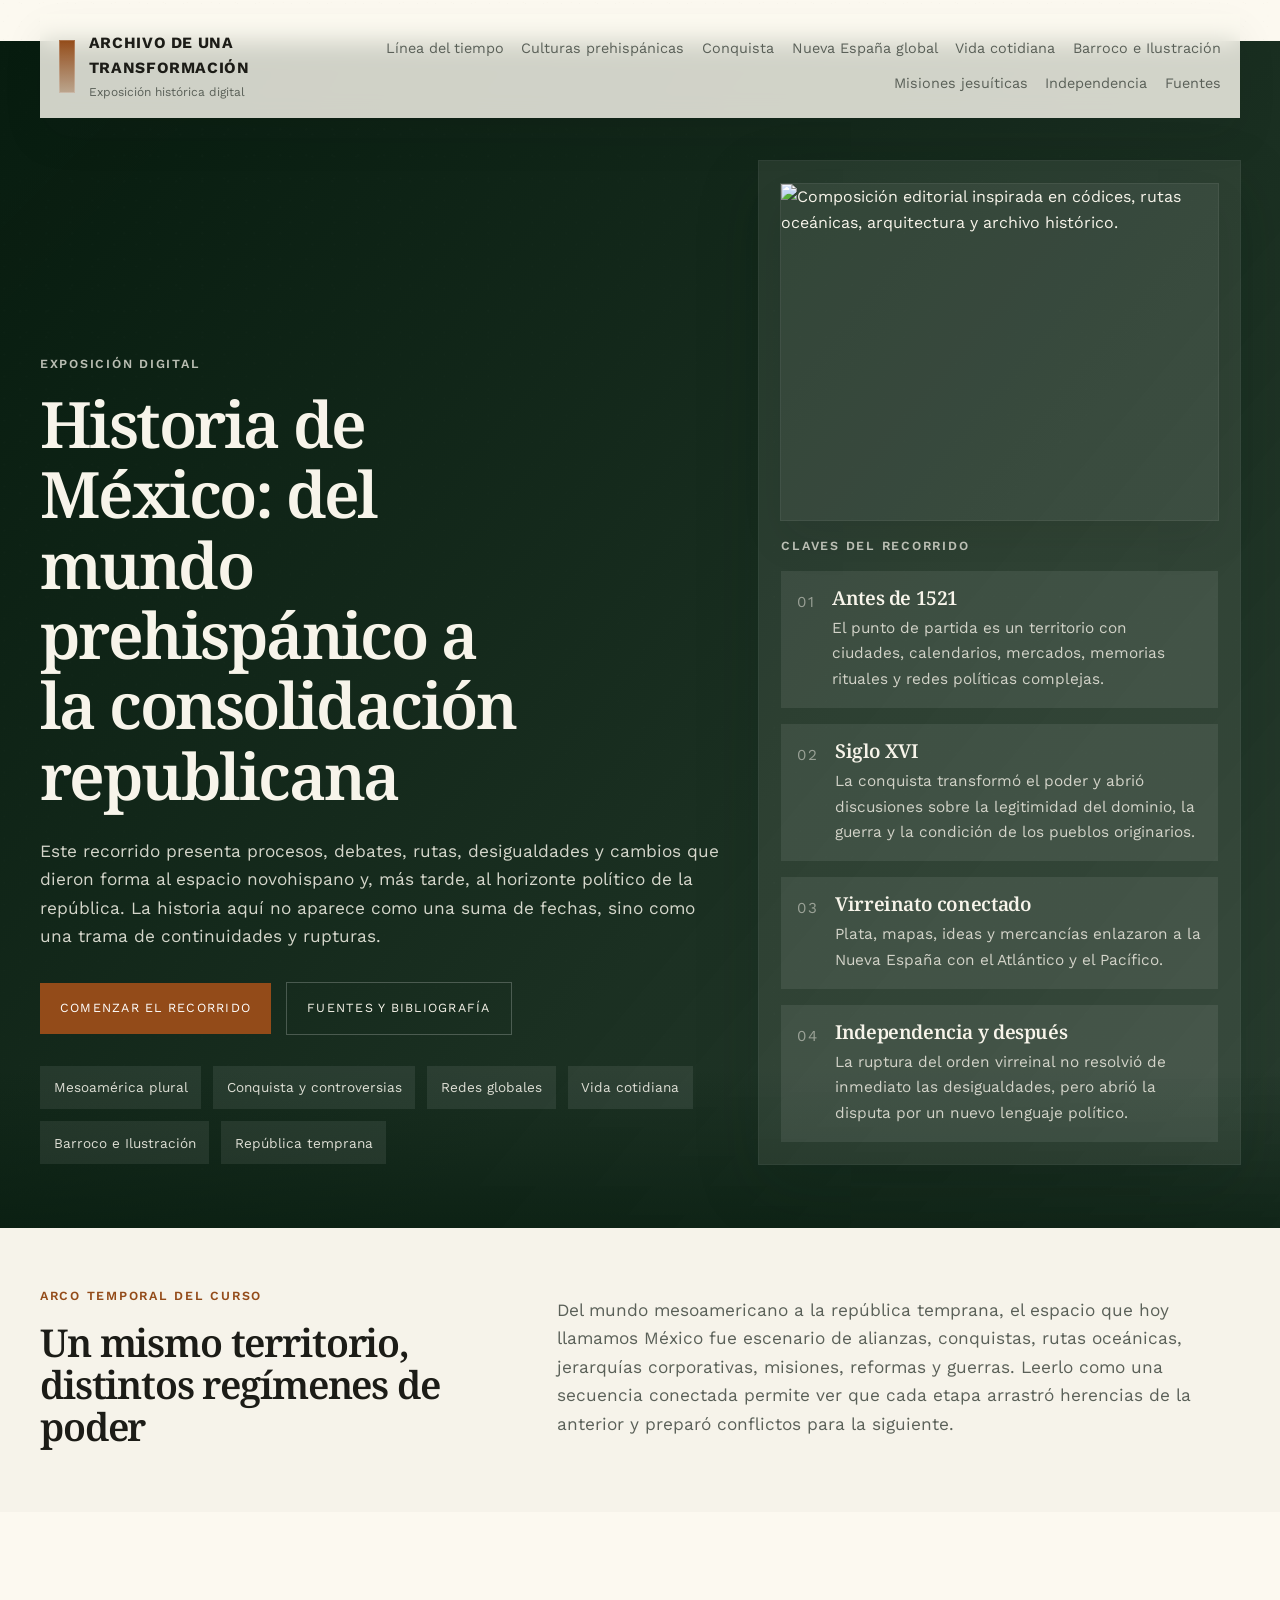
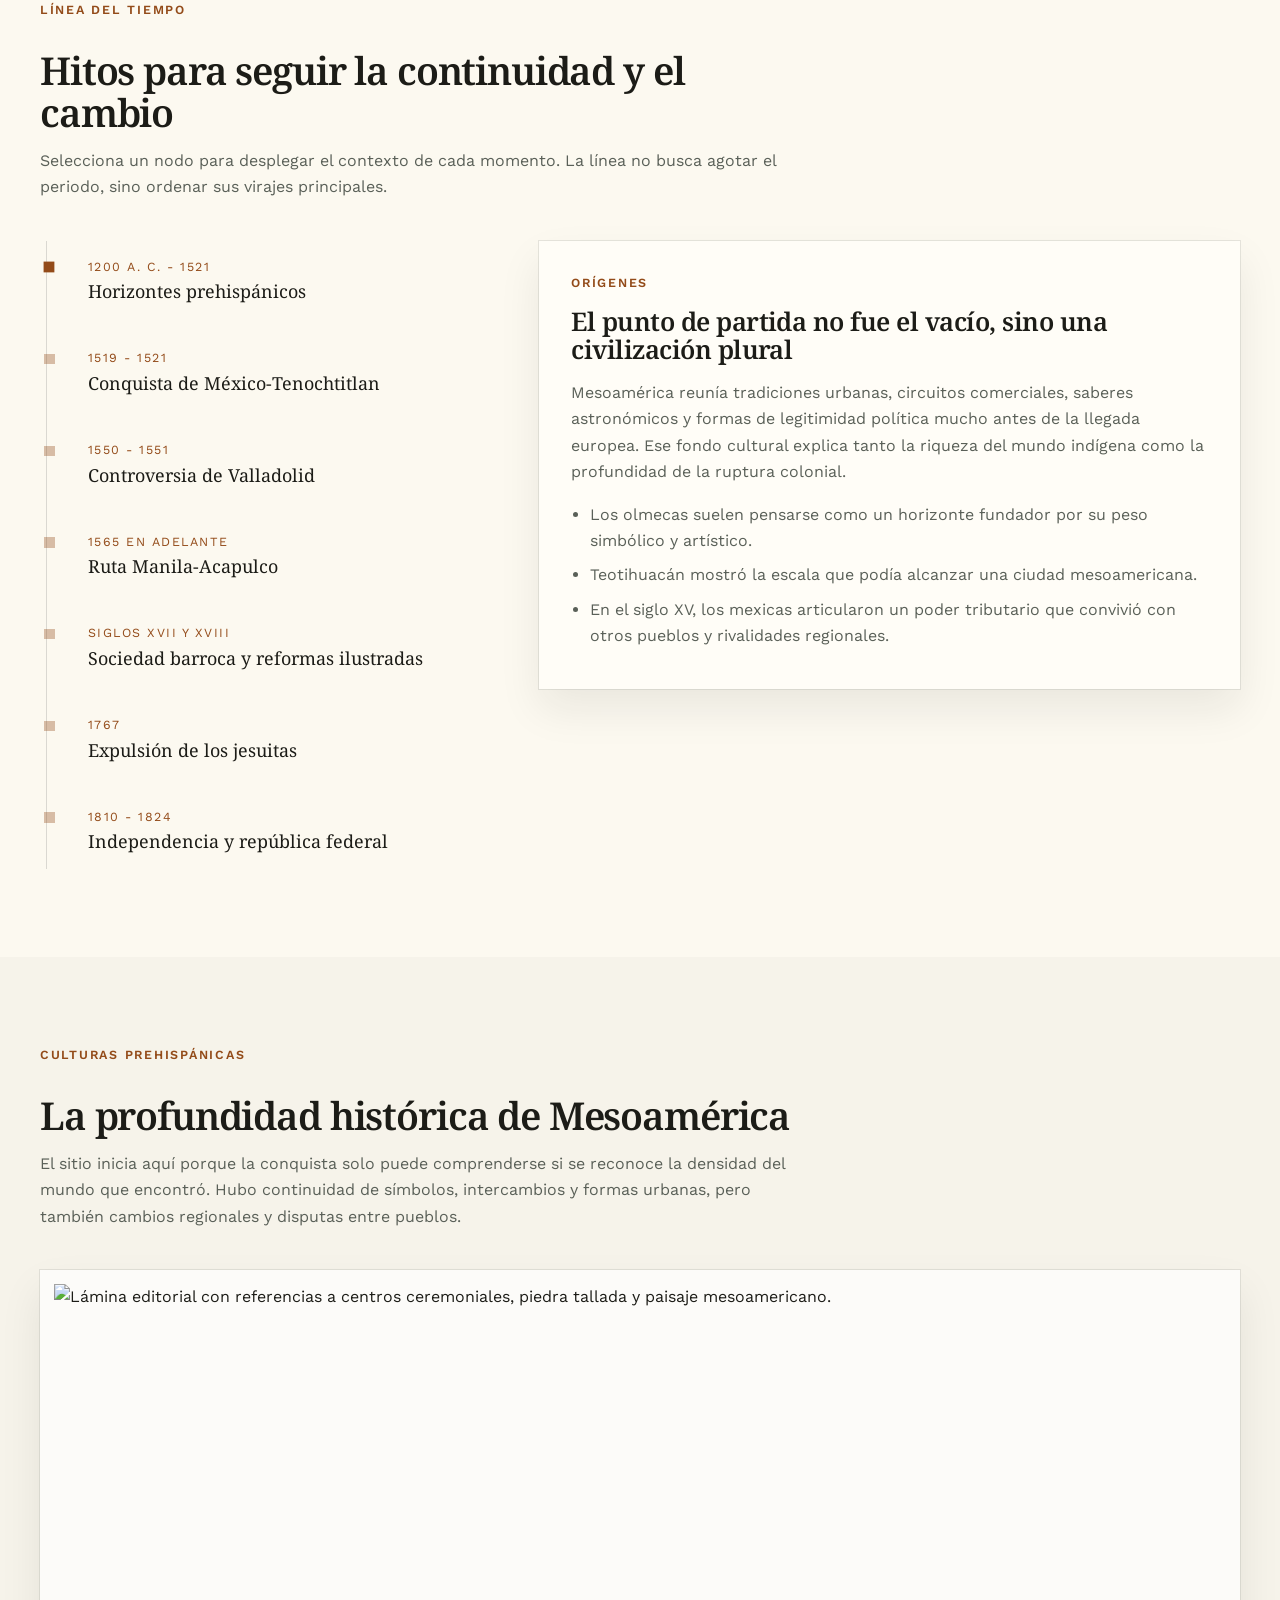
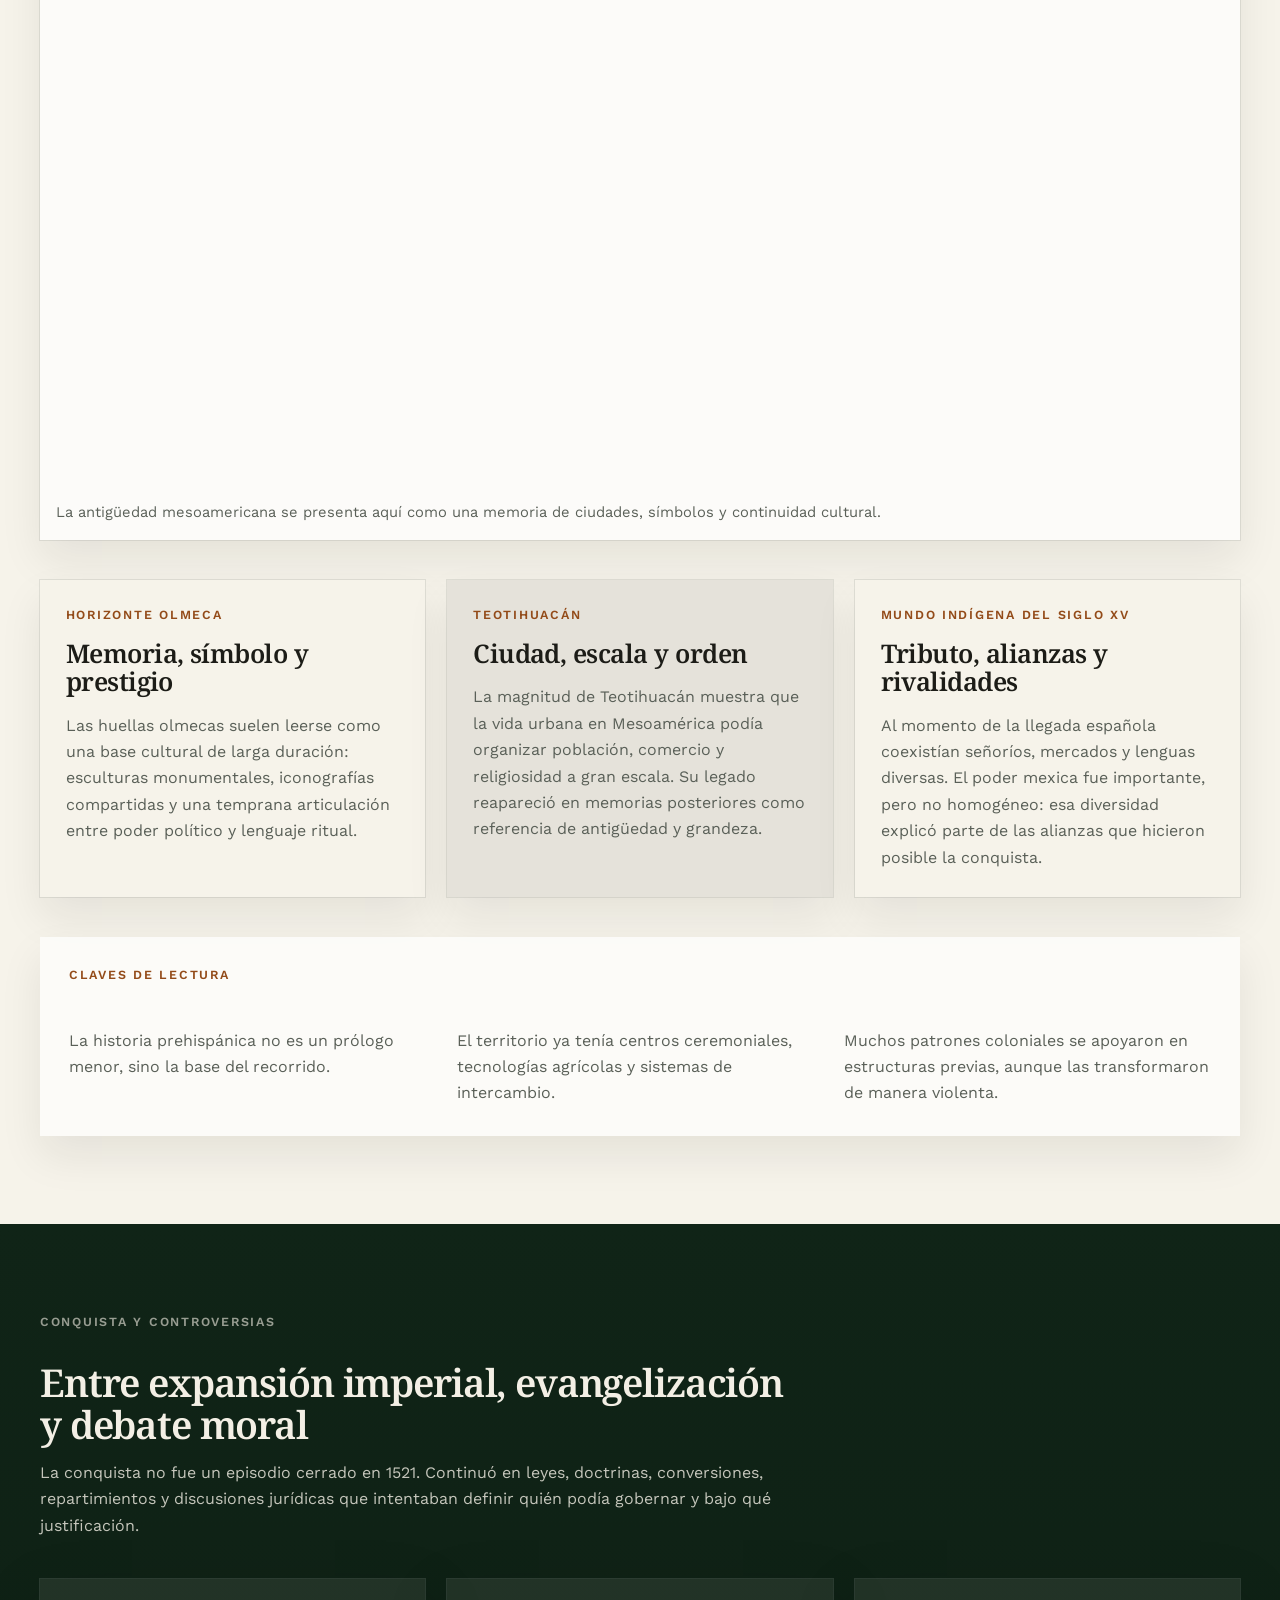
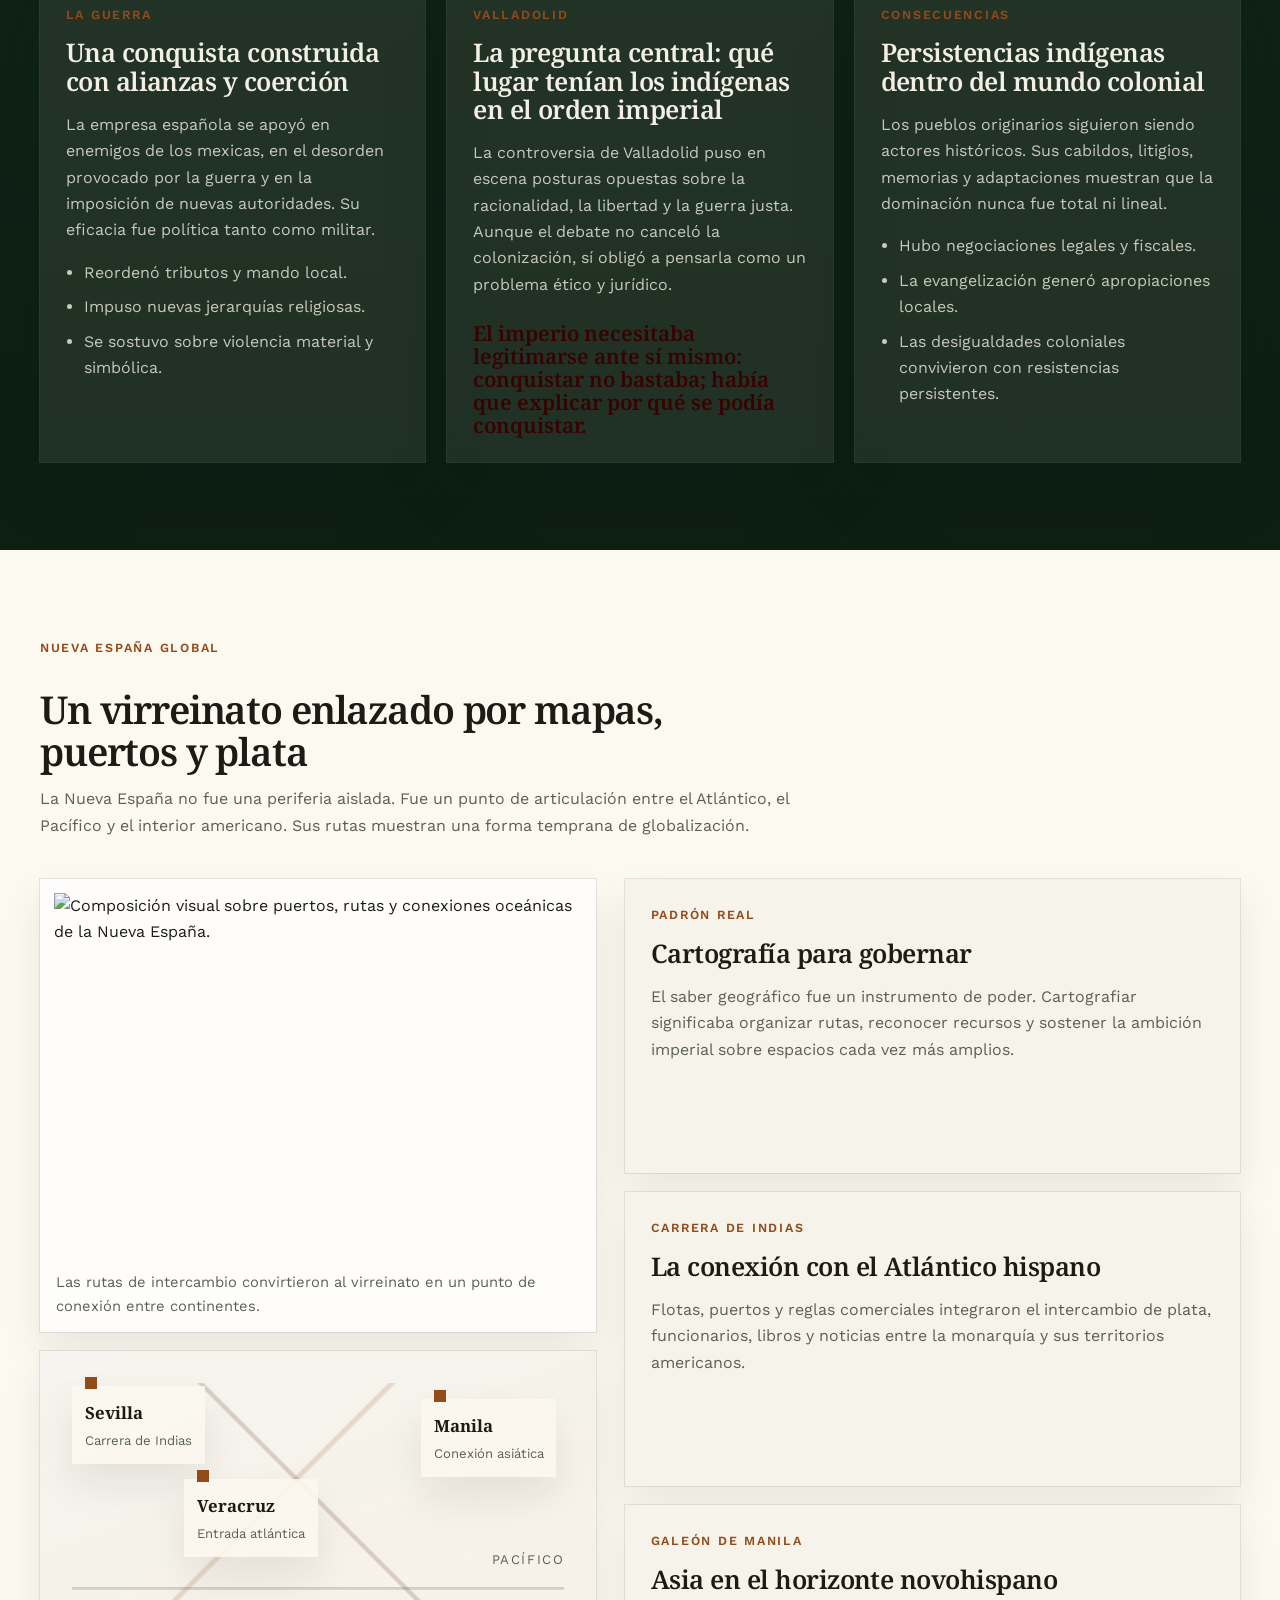
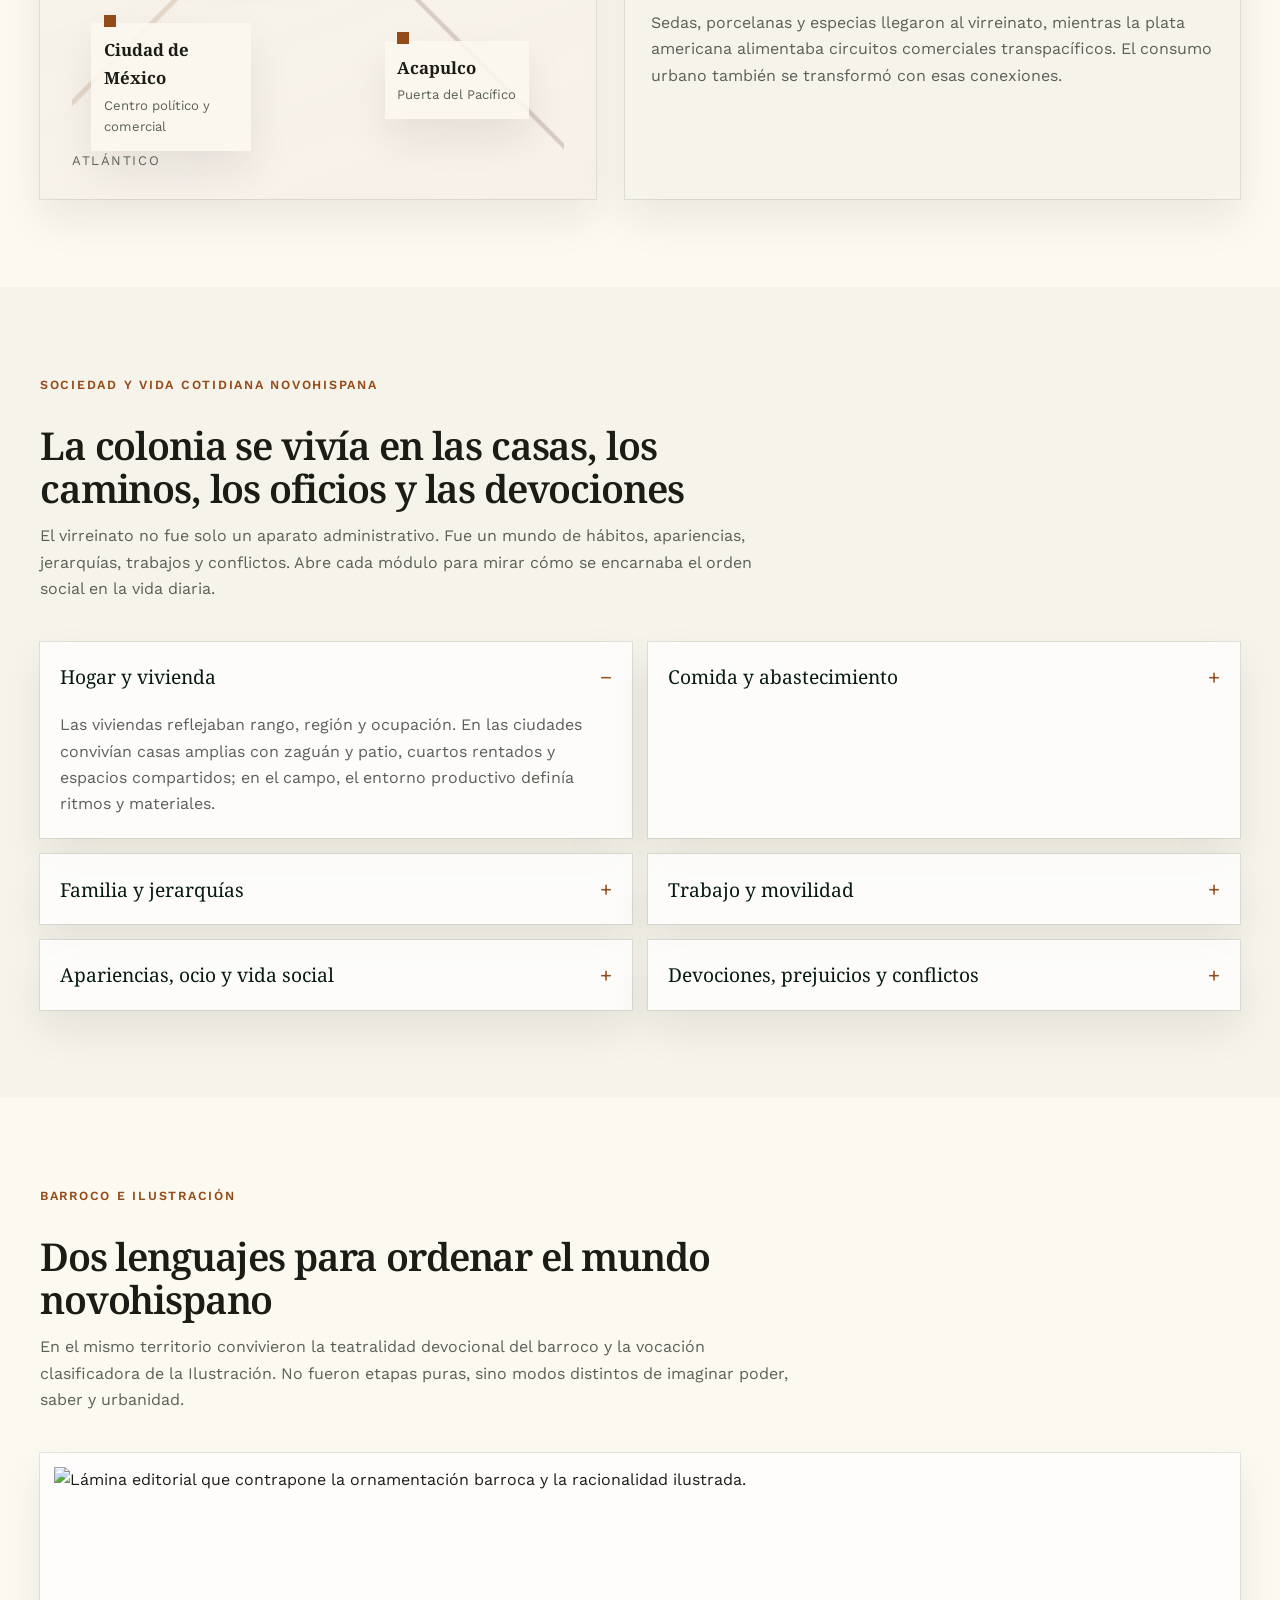
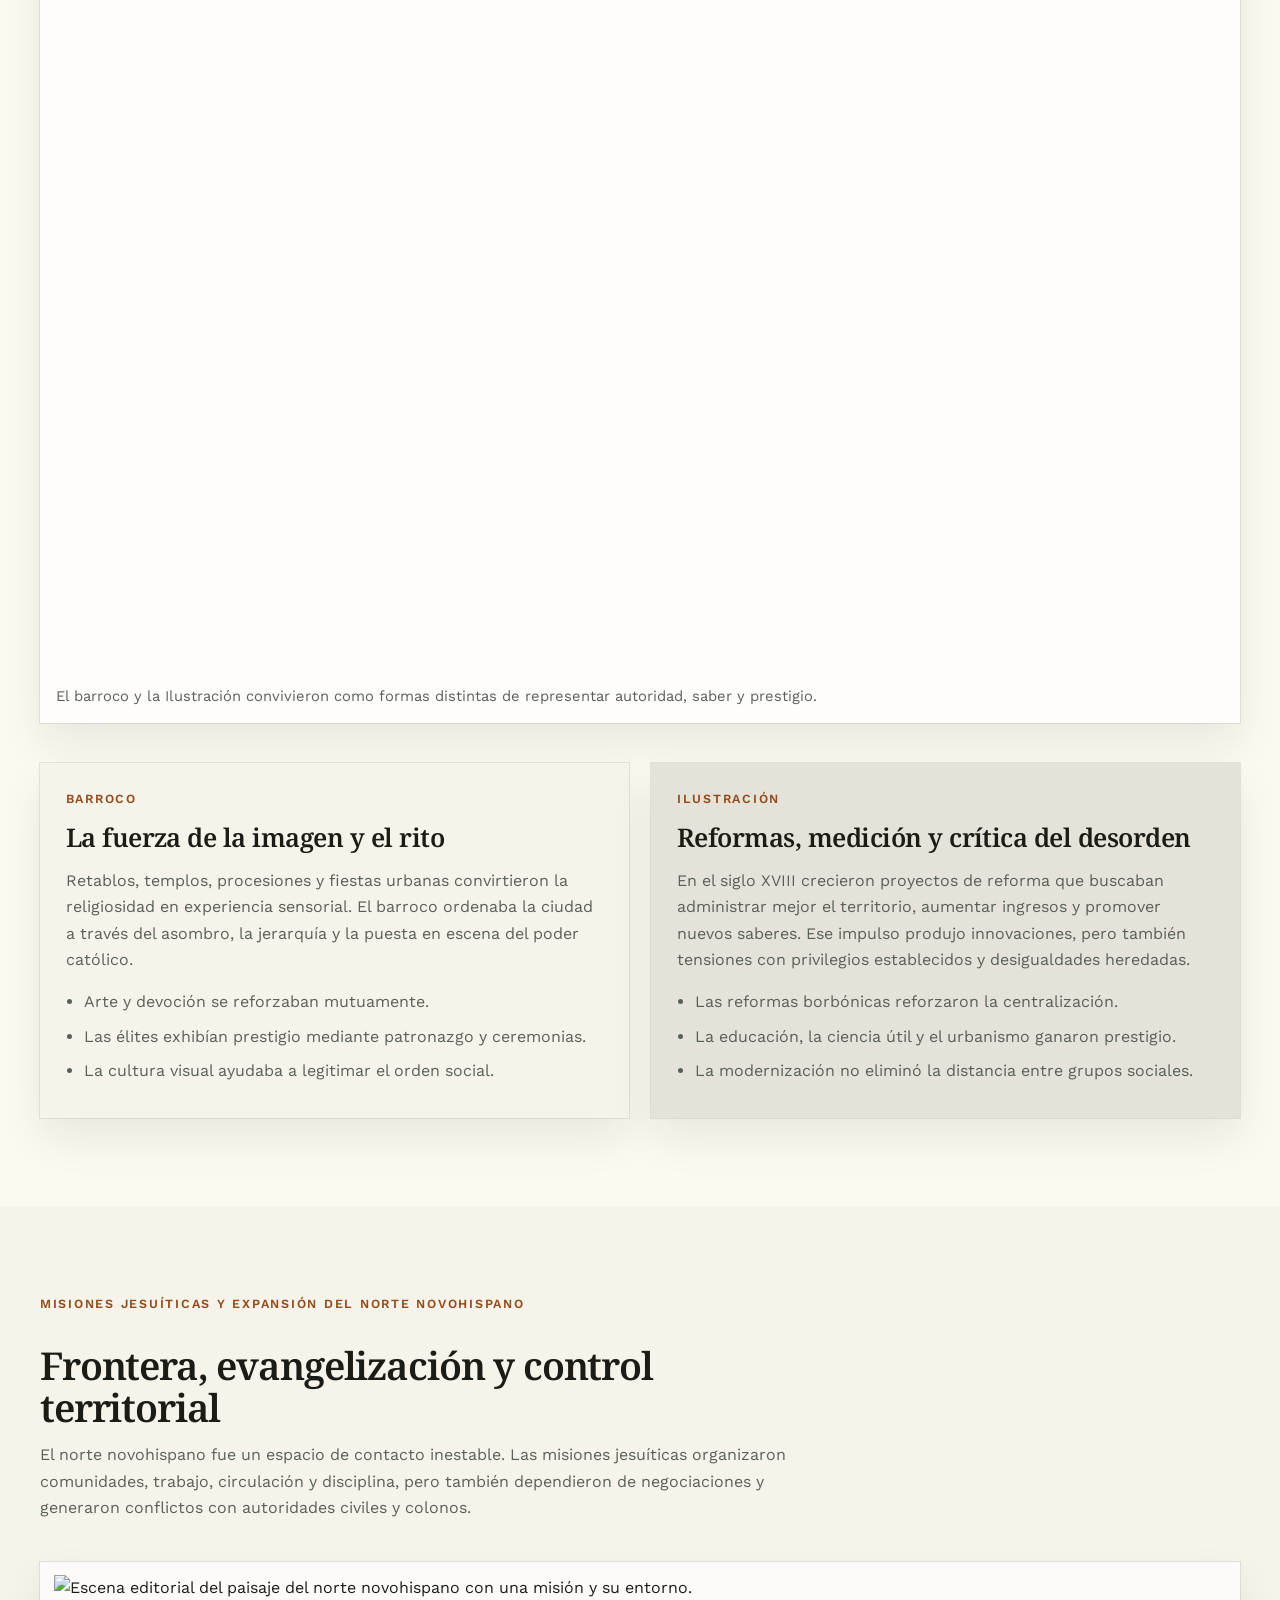
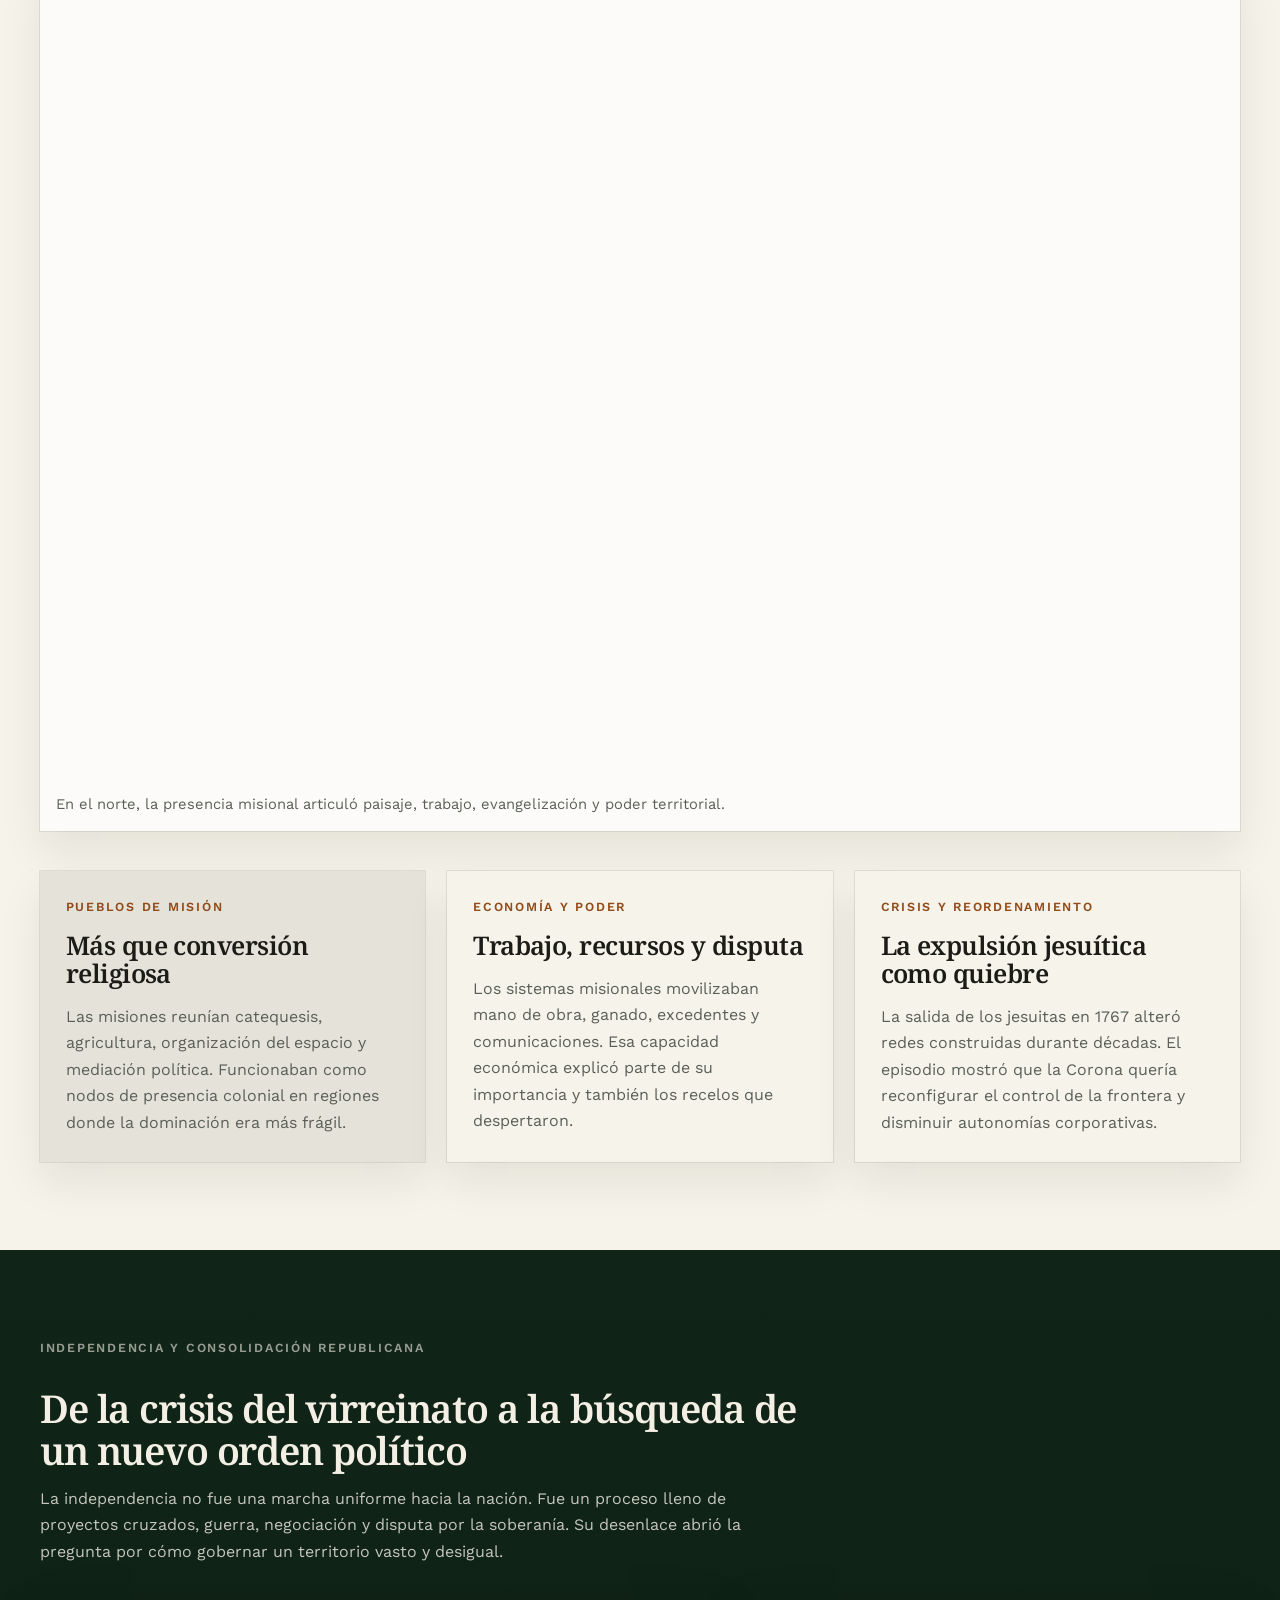
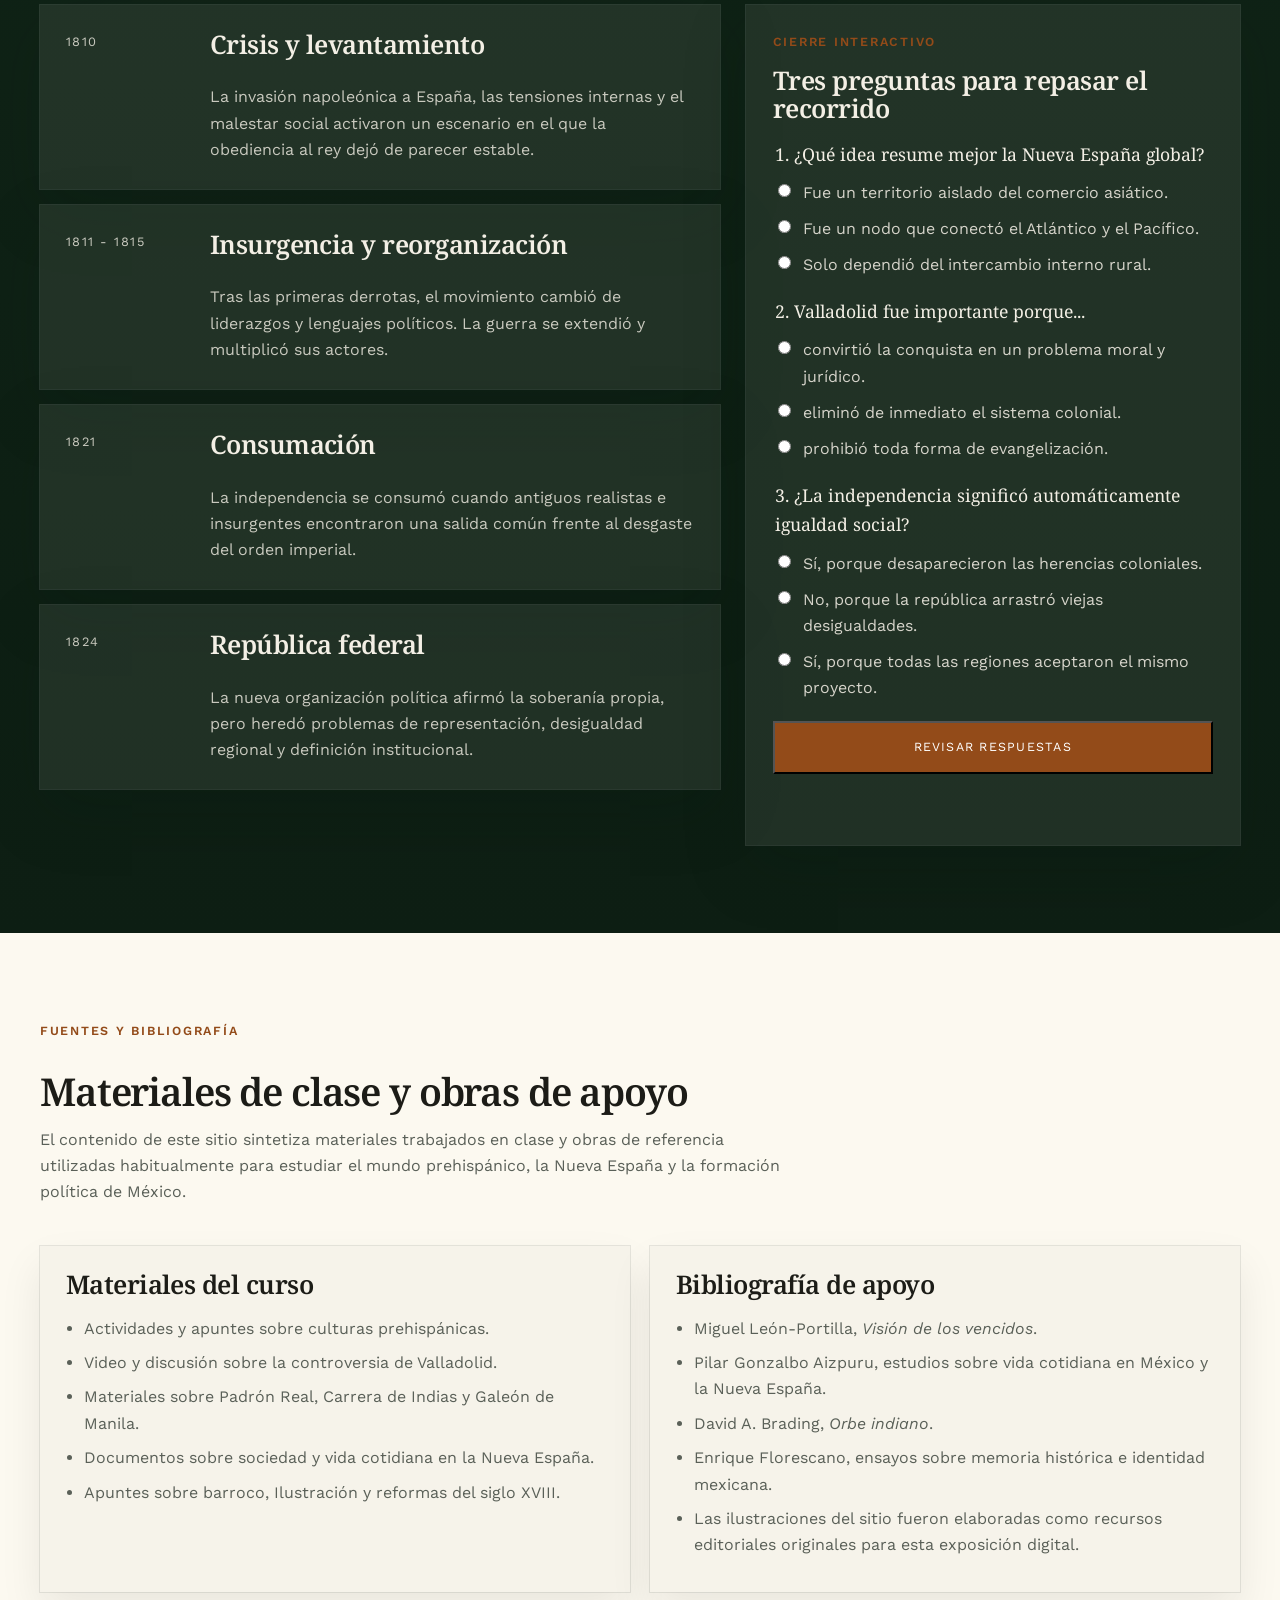
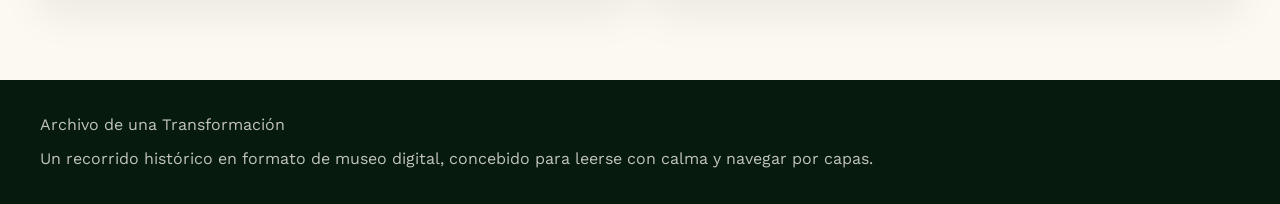
==== commit aa039e96: "Agregadas imagenes" ====
--- a/index.html
+++ b/index.html
@@ -83,7 +83,7 @@
           <aside class="hero-panel" aria-labelledby="panel-recorrido">
             <figure class="hero-figure media-frame">
               <img
-                src="assets/illustrations/hero-archivo.svg"
+                src="assets/illustrations/hero.png"
                 alt="Composición editorial inspirada en códices, rutas oceánicas, arquitectura y archivo histórico."
                 width="1400"
                 height="1080"
@@ -436,7 +436,7 @@
 
           <figure class="section-illustration">
             <img
-              src="assets/illustrations/prehispanico-archivo.svg"
+              src="assets/illustrations/prehispanico.png"
               alt="Lámina editorial con referencias a centros ceremoniales, piedra tallada y paisaje mesoamericano."
               width="1200"
               height="820"
@@ -569,7 +569,7 @@
             <div class="global-visuals">
               <figure class="section-illustration compact-illustration">
                 <img
-                  src="assets/illustrations/global-archivo.svg"
+                  src="assets/illustrations/global.png"
                   alt="Composición visual sobre puertos, rutas y conexiones oceánicas de la Nueva España."
                   width="1200"
                   height="820"
@@ -821,7 +821,7 @@
 
           <figure class="section-illustration">
             <img
-              src="assets/illustrations/barroco-ilustracion.svg"
+              src="assets/illustrations/barroco.png "
               alt="Lámina editorial que contrapone la ornamentación barroca y la racionalidad ilustrada."
               width="1200"
               height="820"
@@ -882,7 +882,7 @@
 
           <figure class="section-illustration">
             <img
-              src="assets/illustrations/misiones-archivo.svg"
+              src="assets/illustrations/misiones.png"
               alt="Escena editorial del paisaje del norte novohispano con una misión y su entorno."
               width="1200"
               height="820"
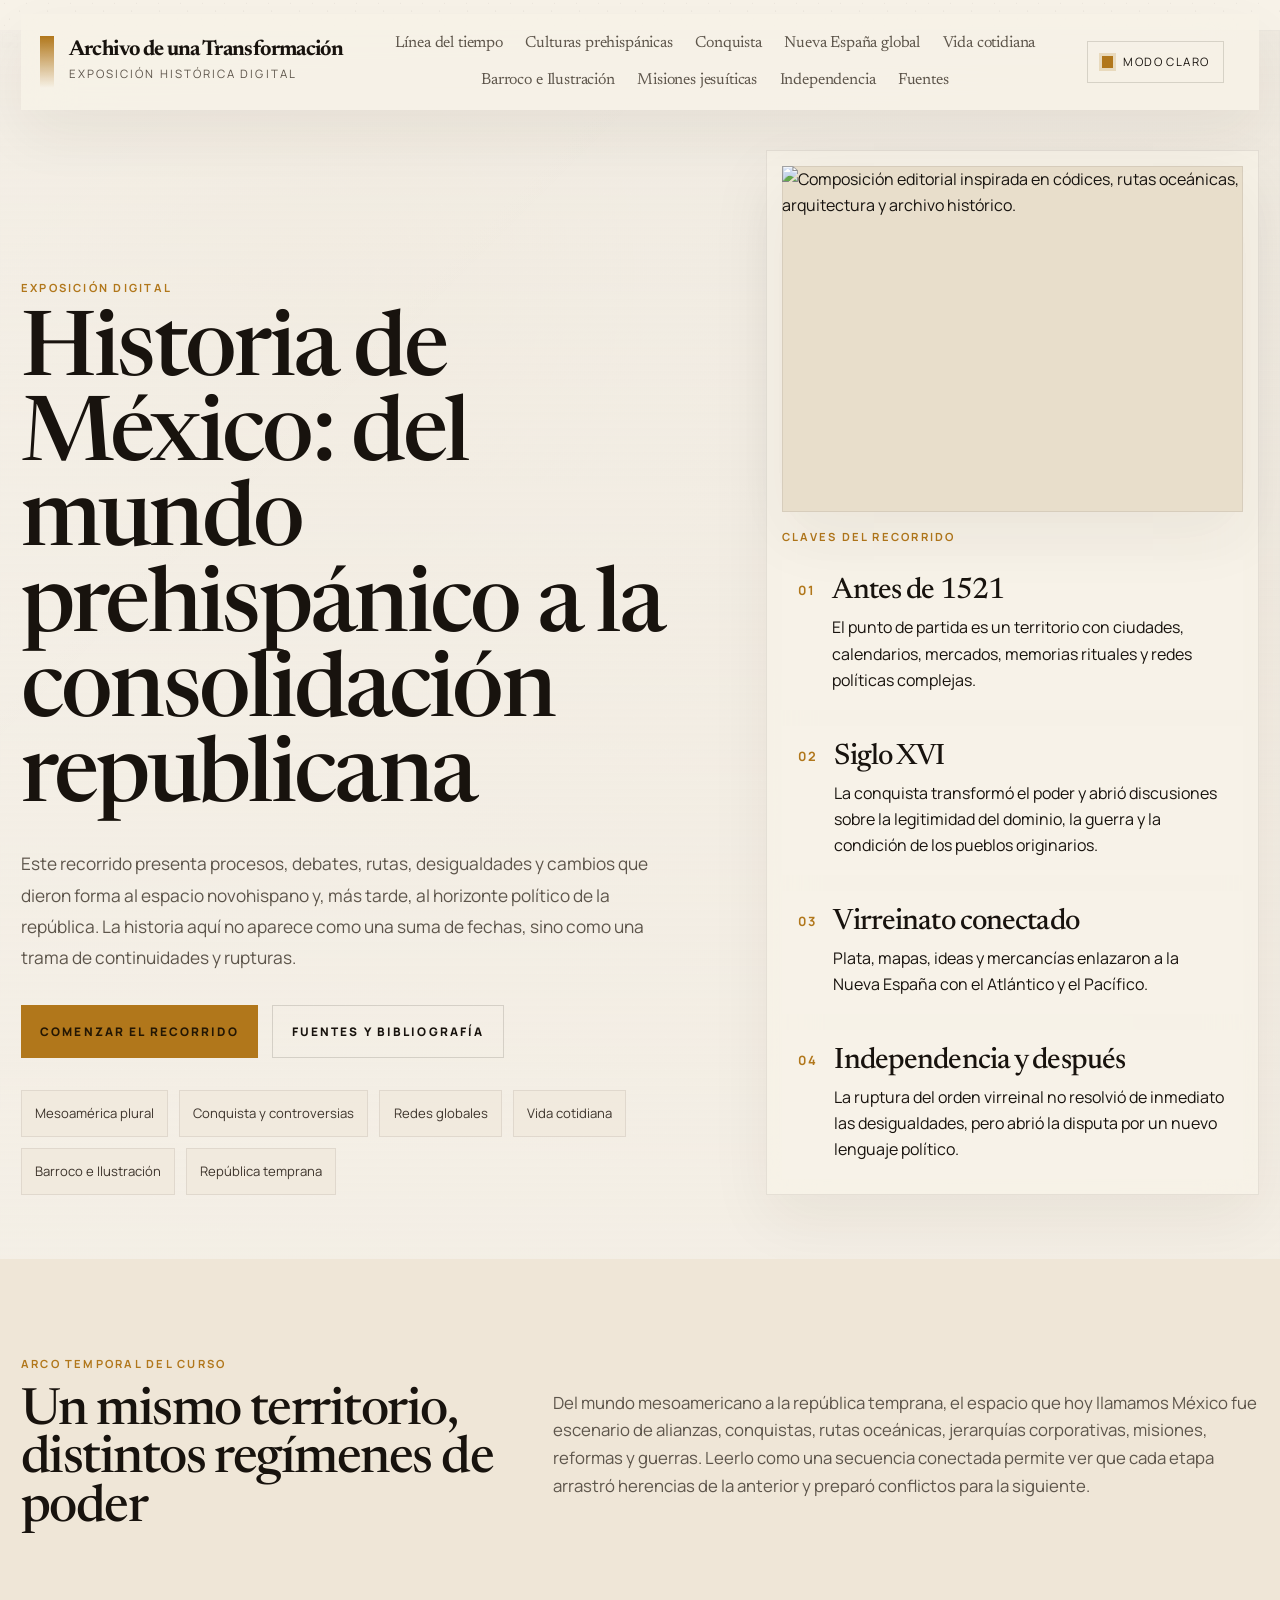
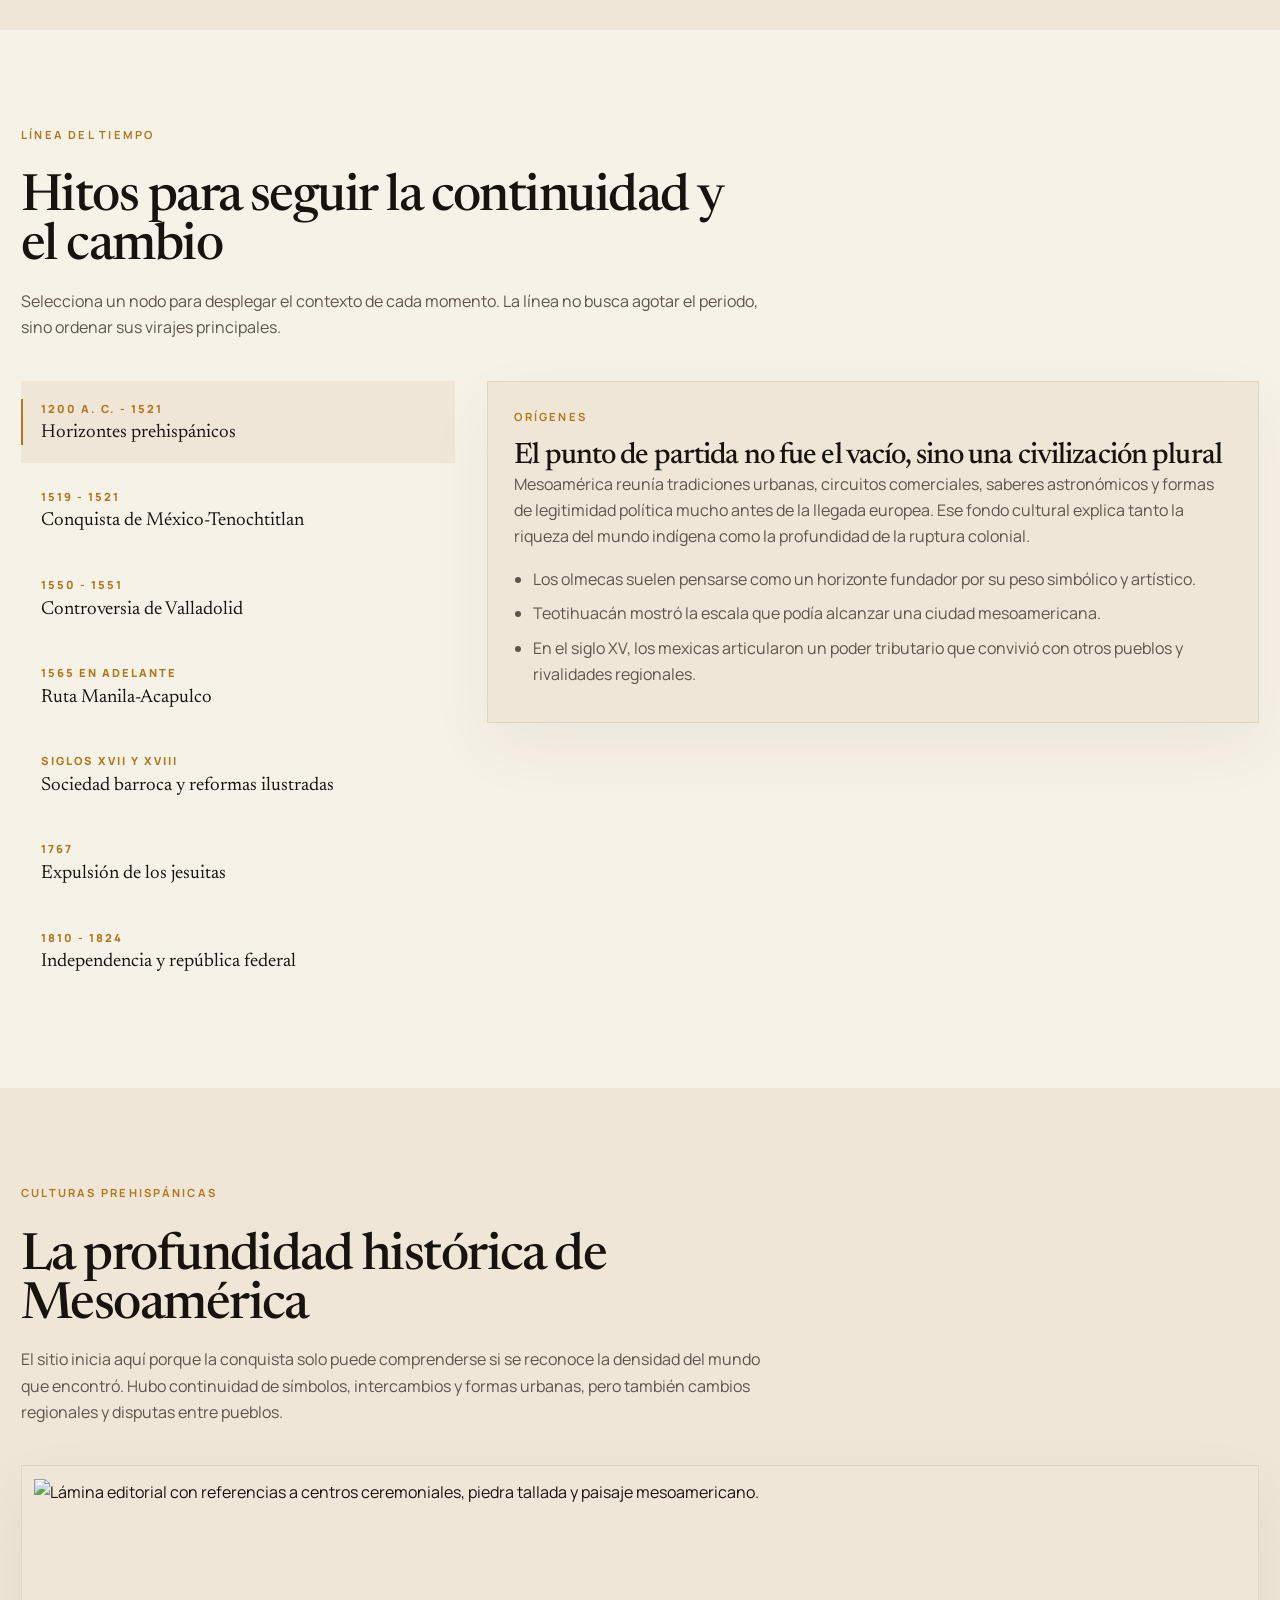
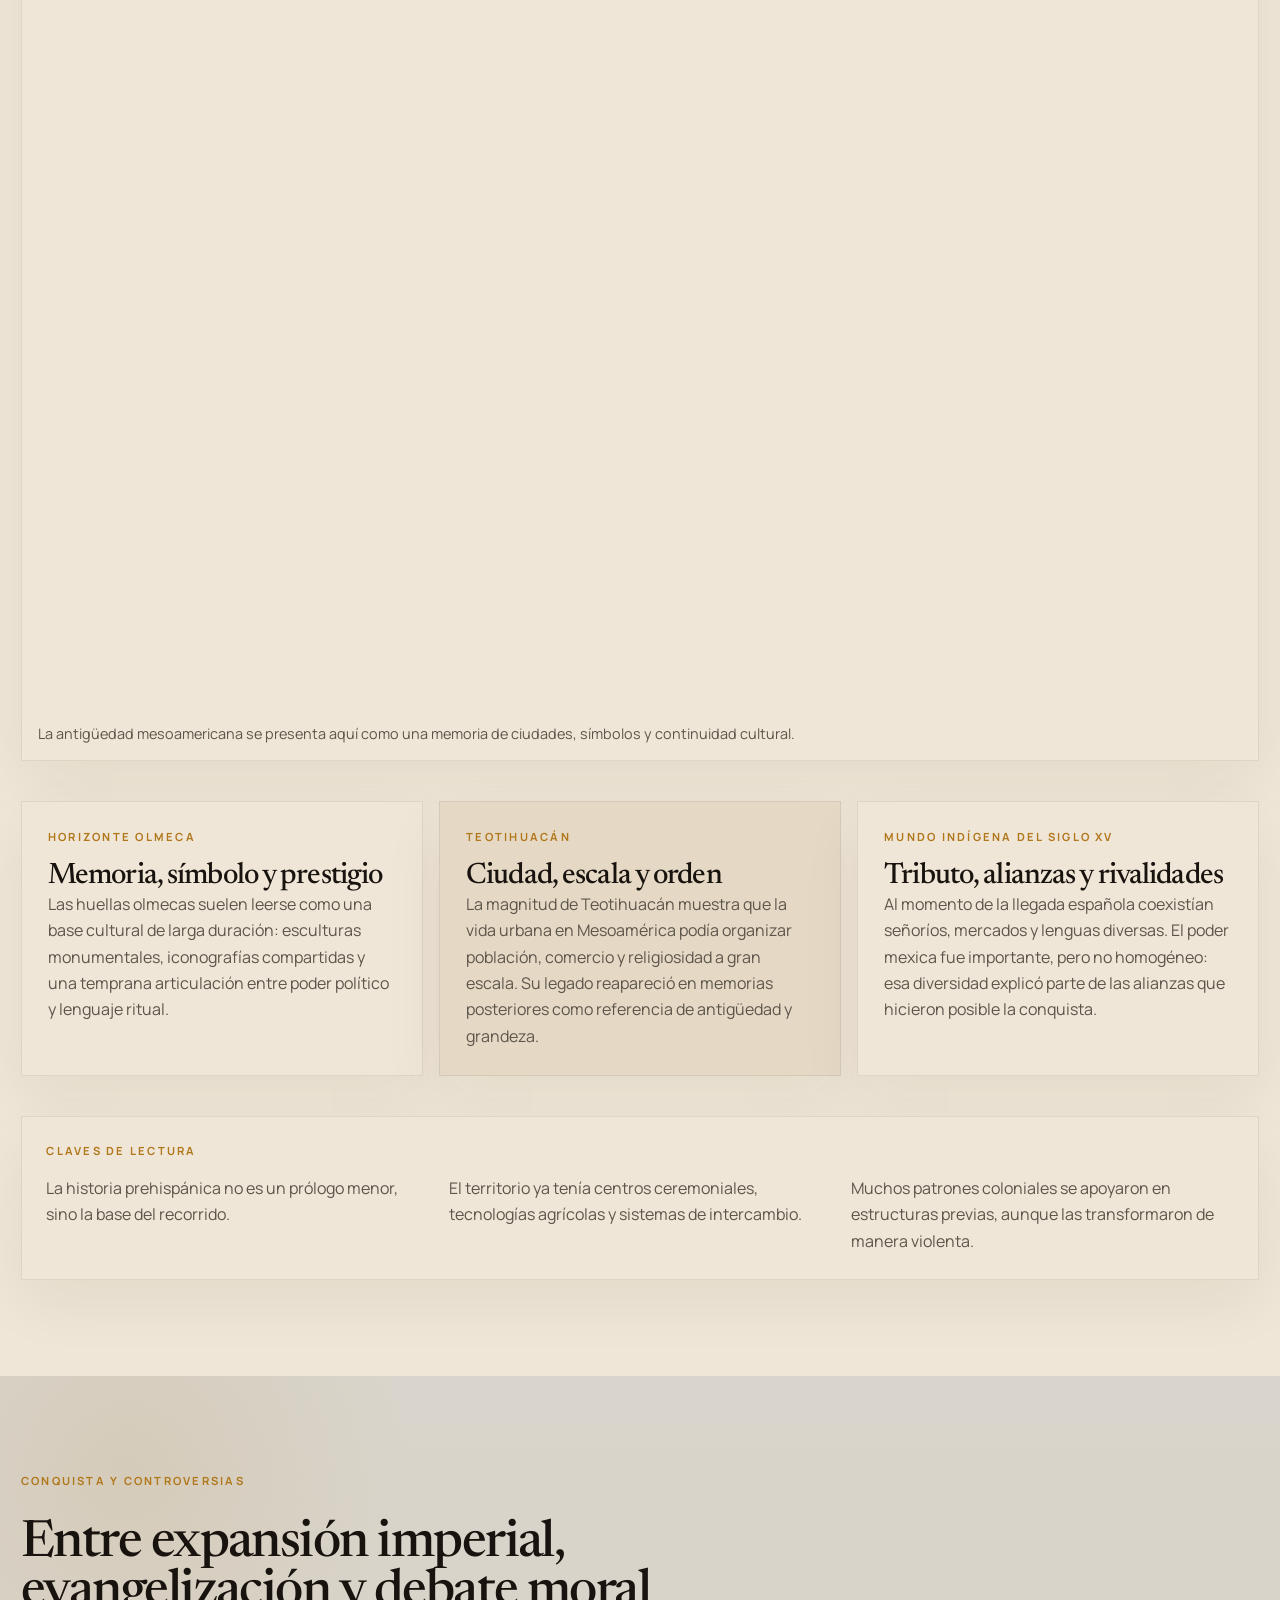
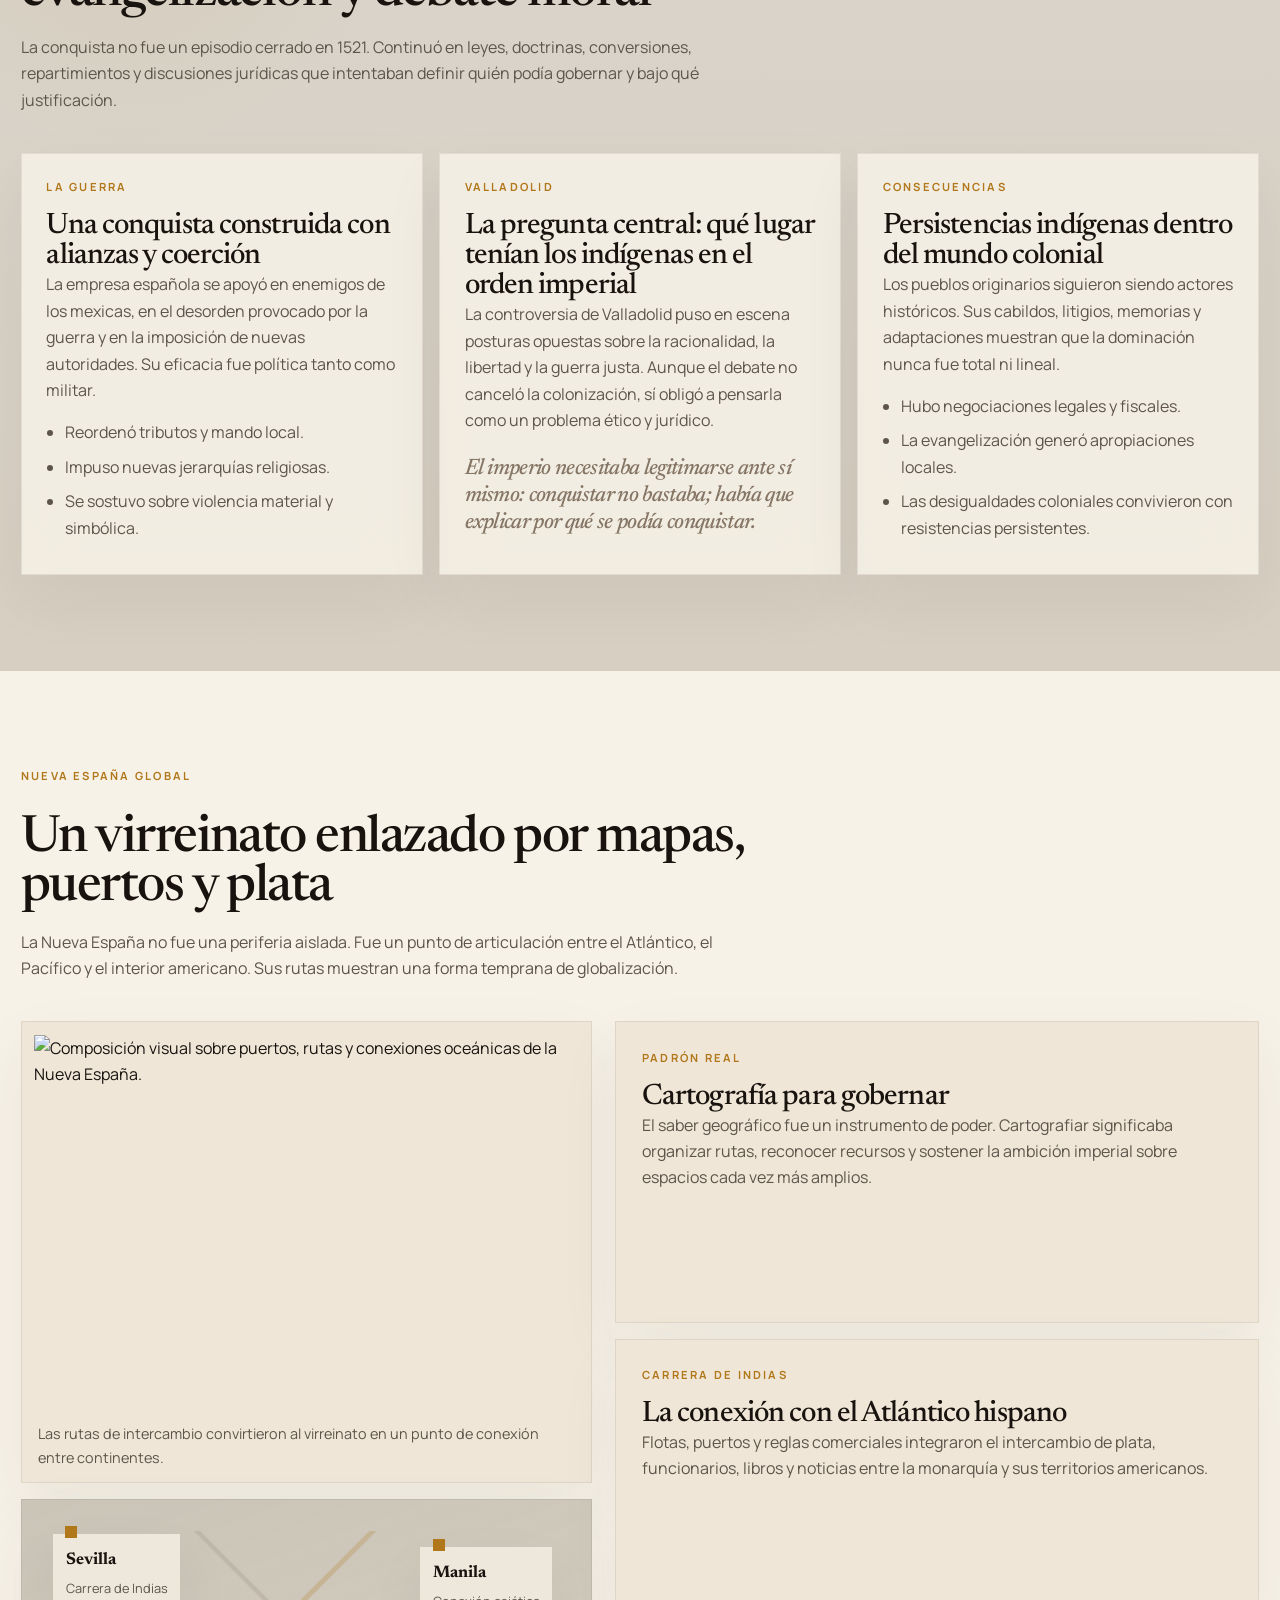
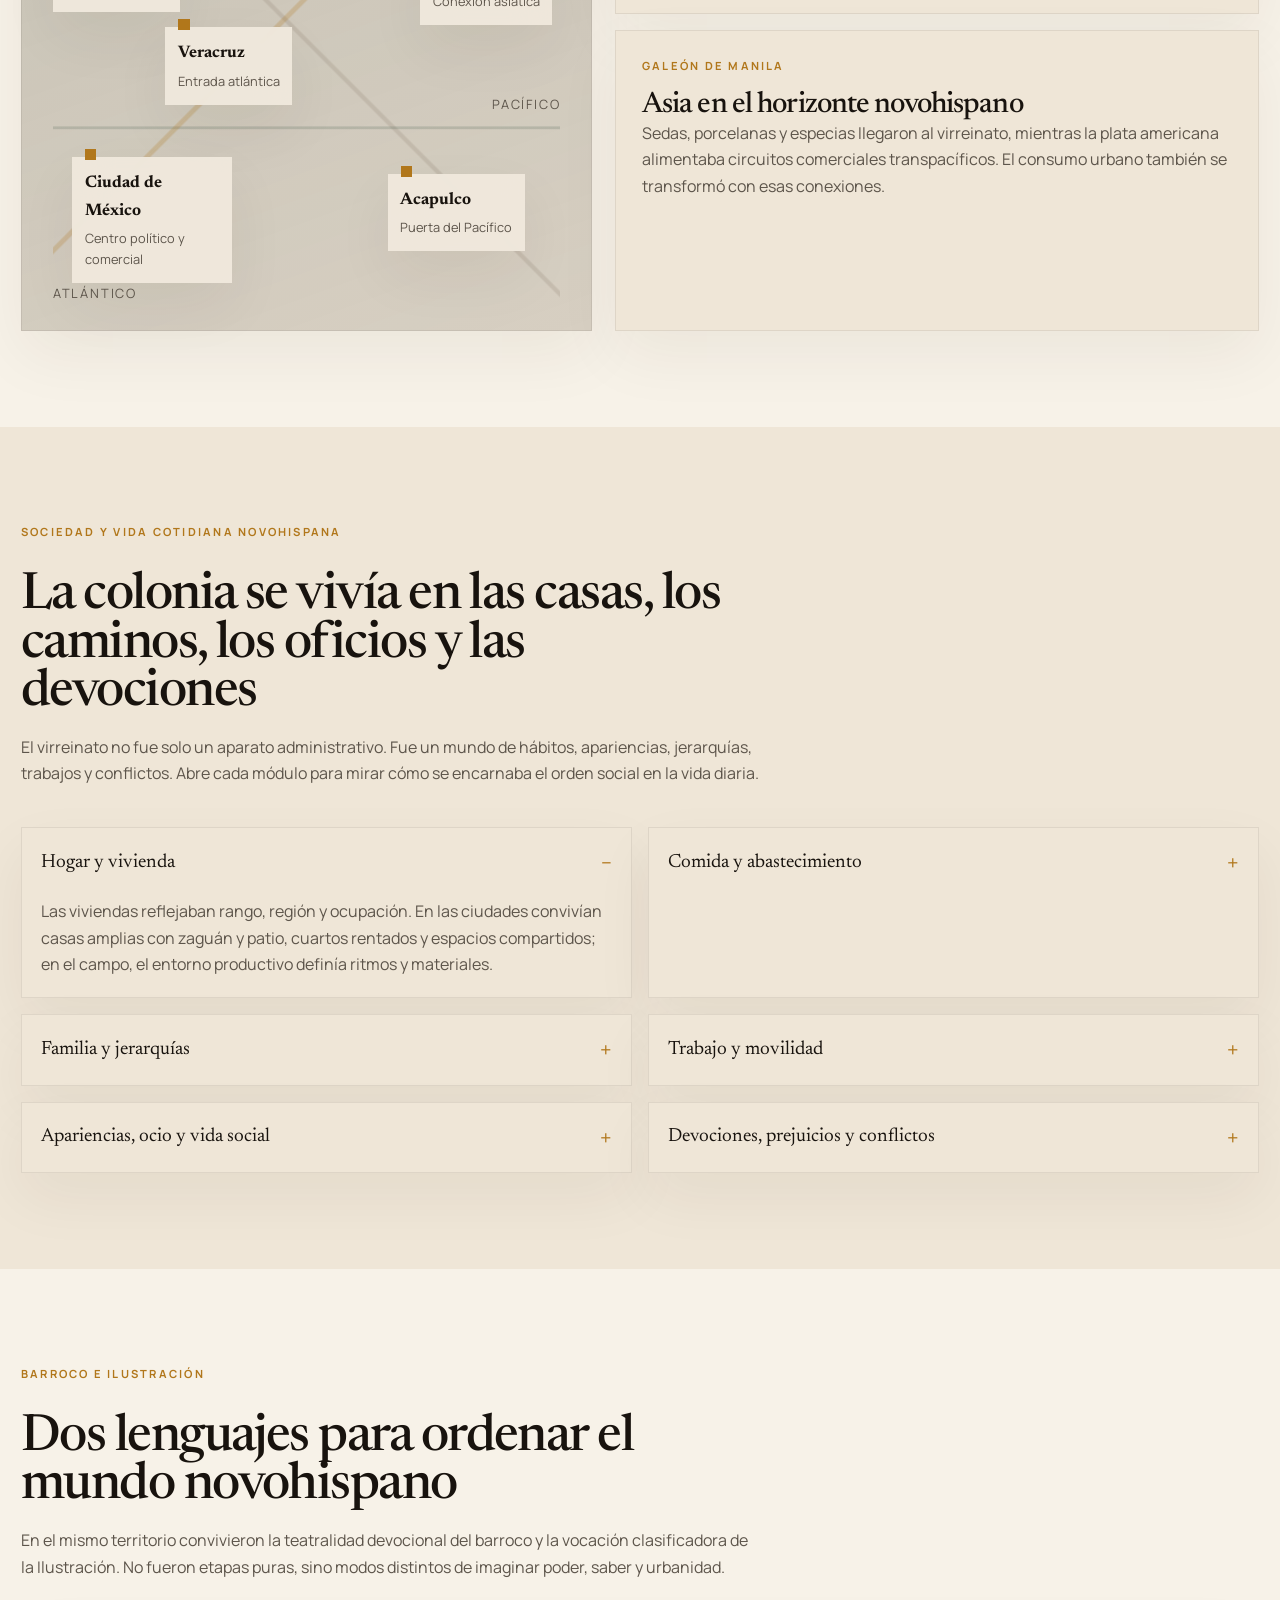
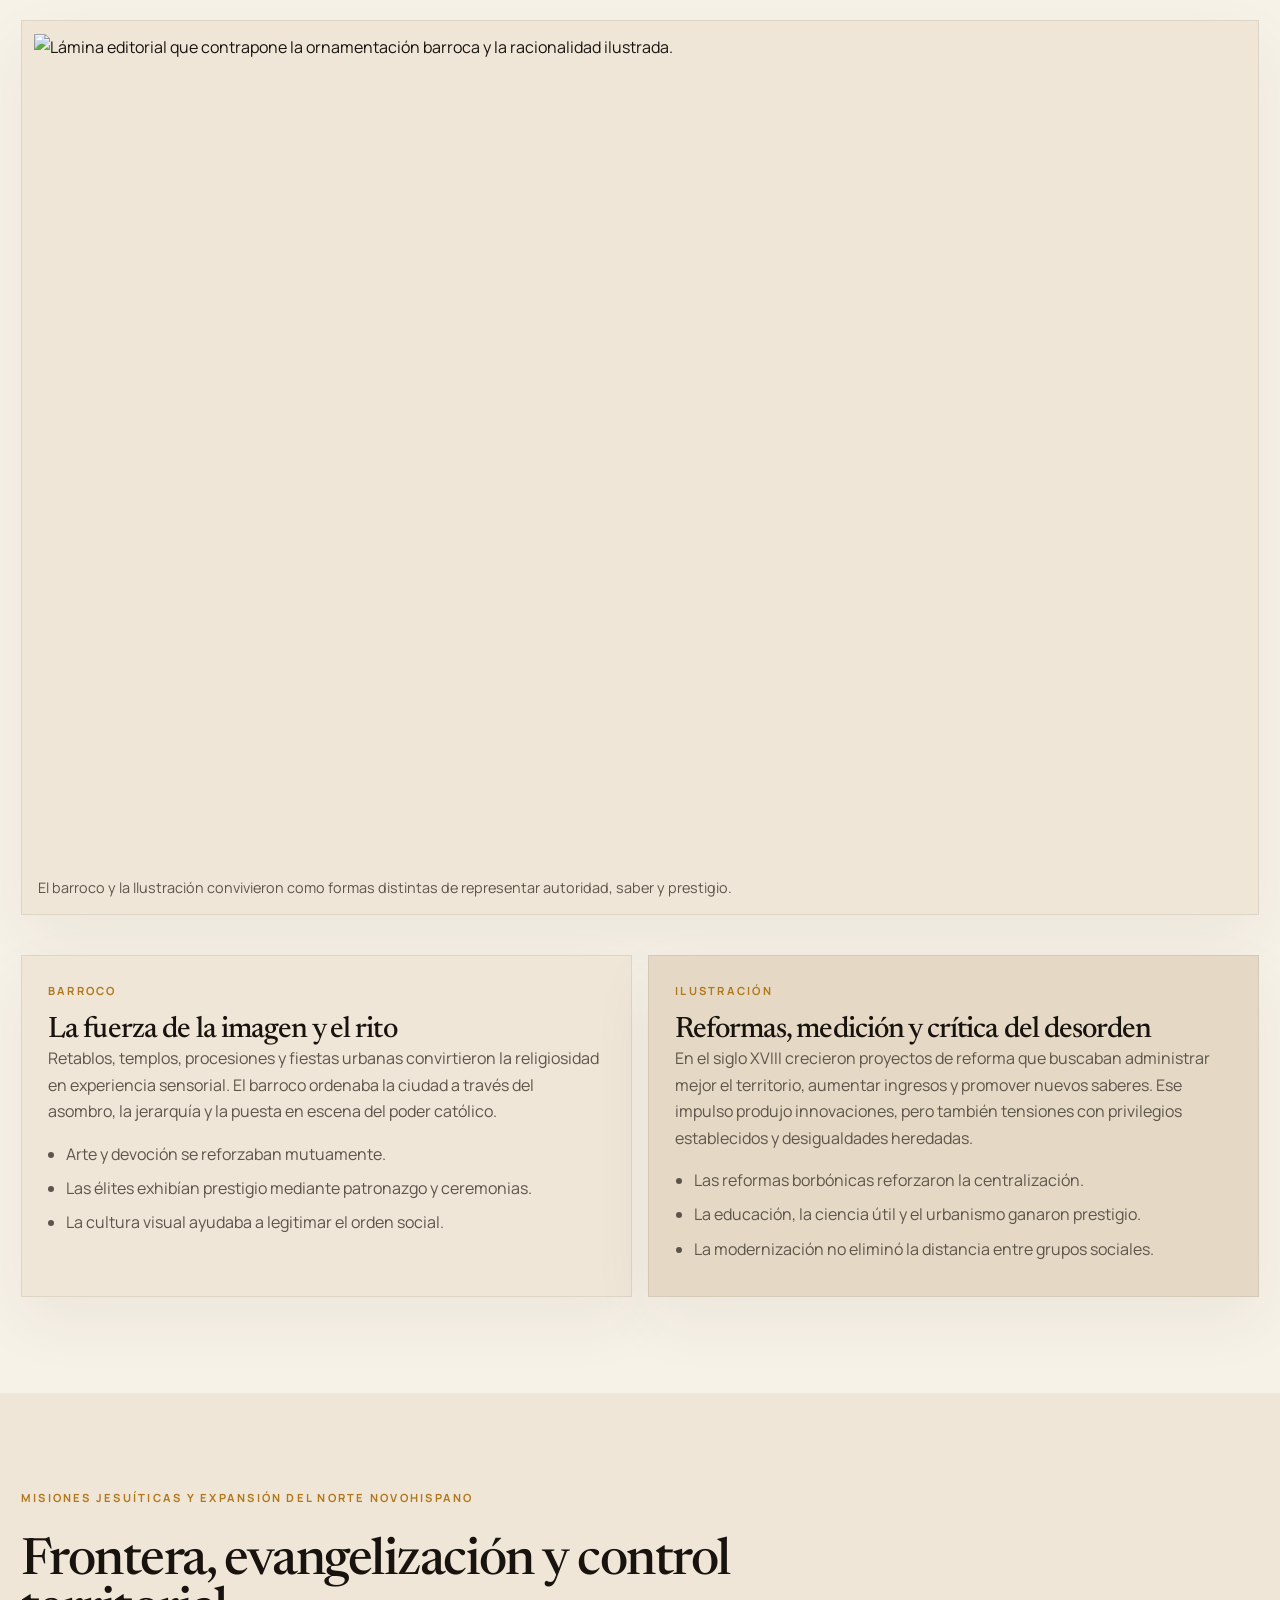
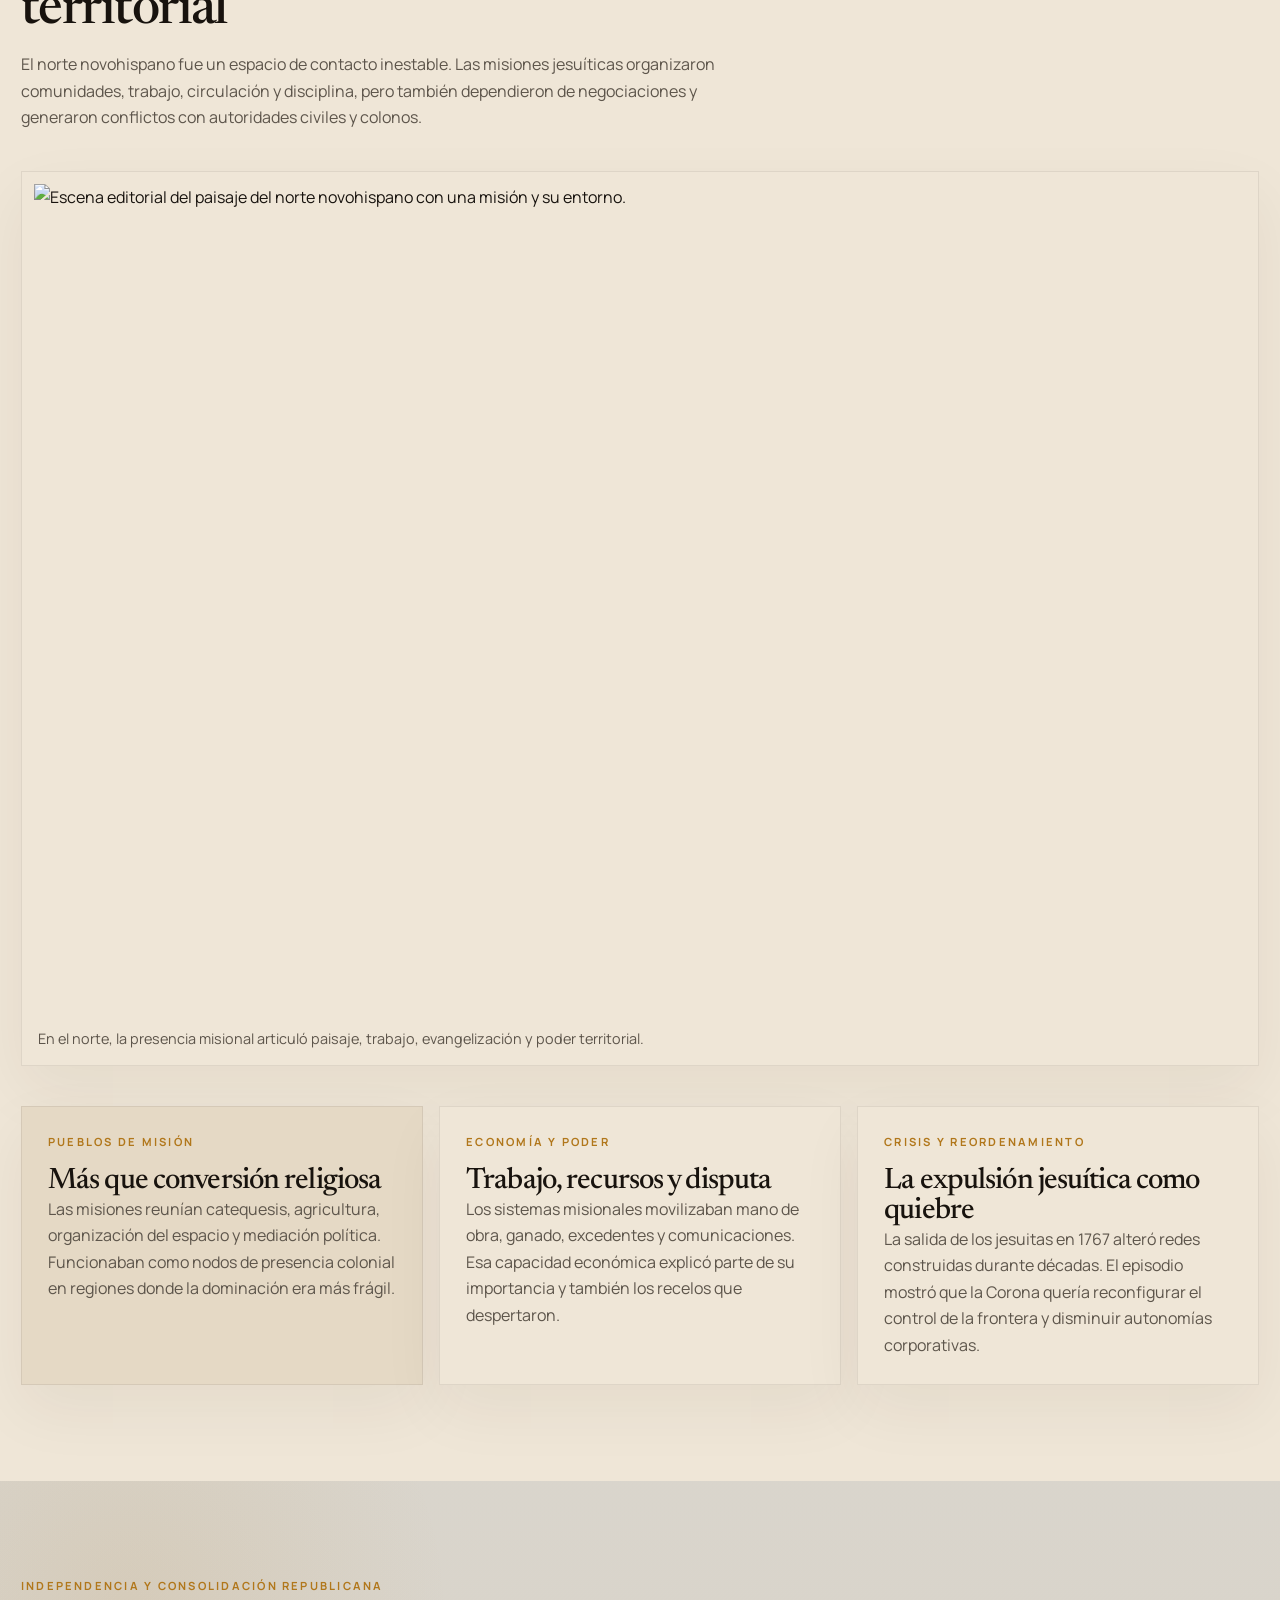
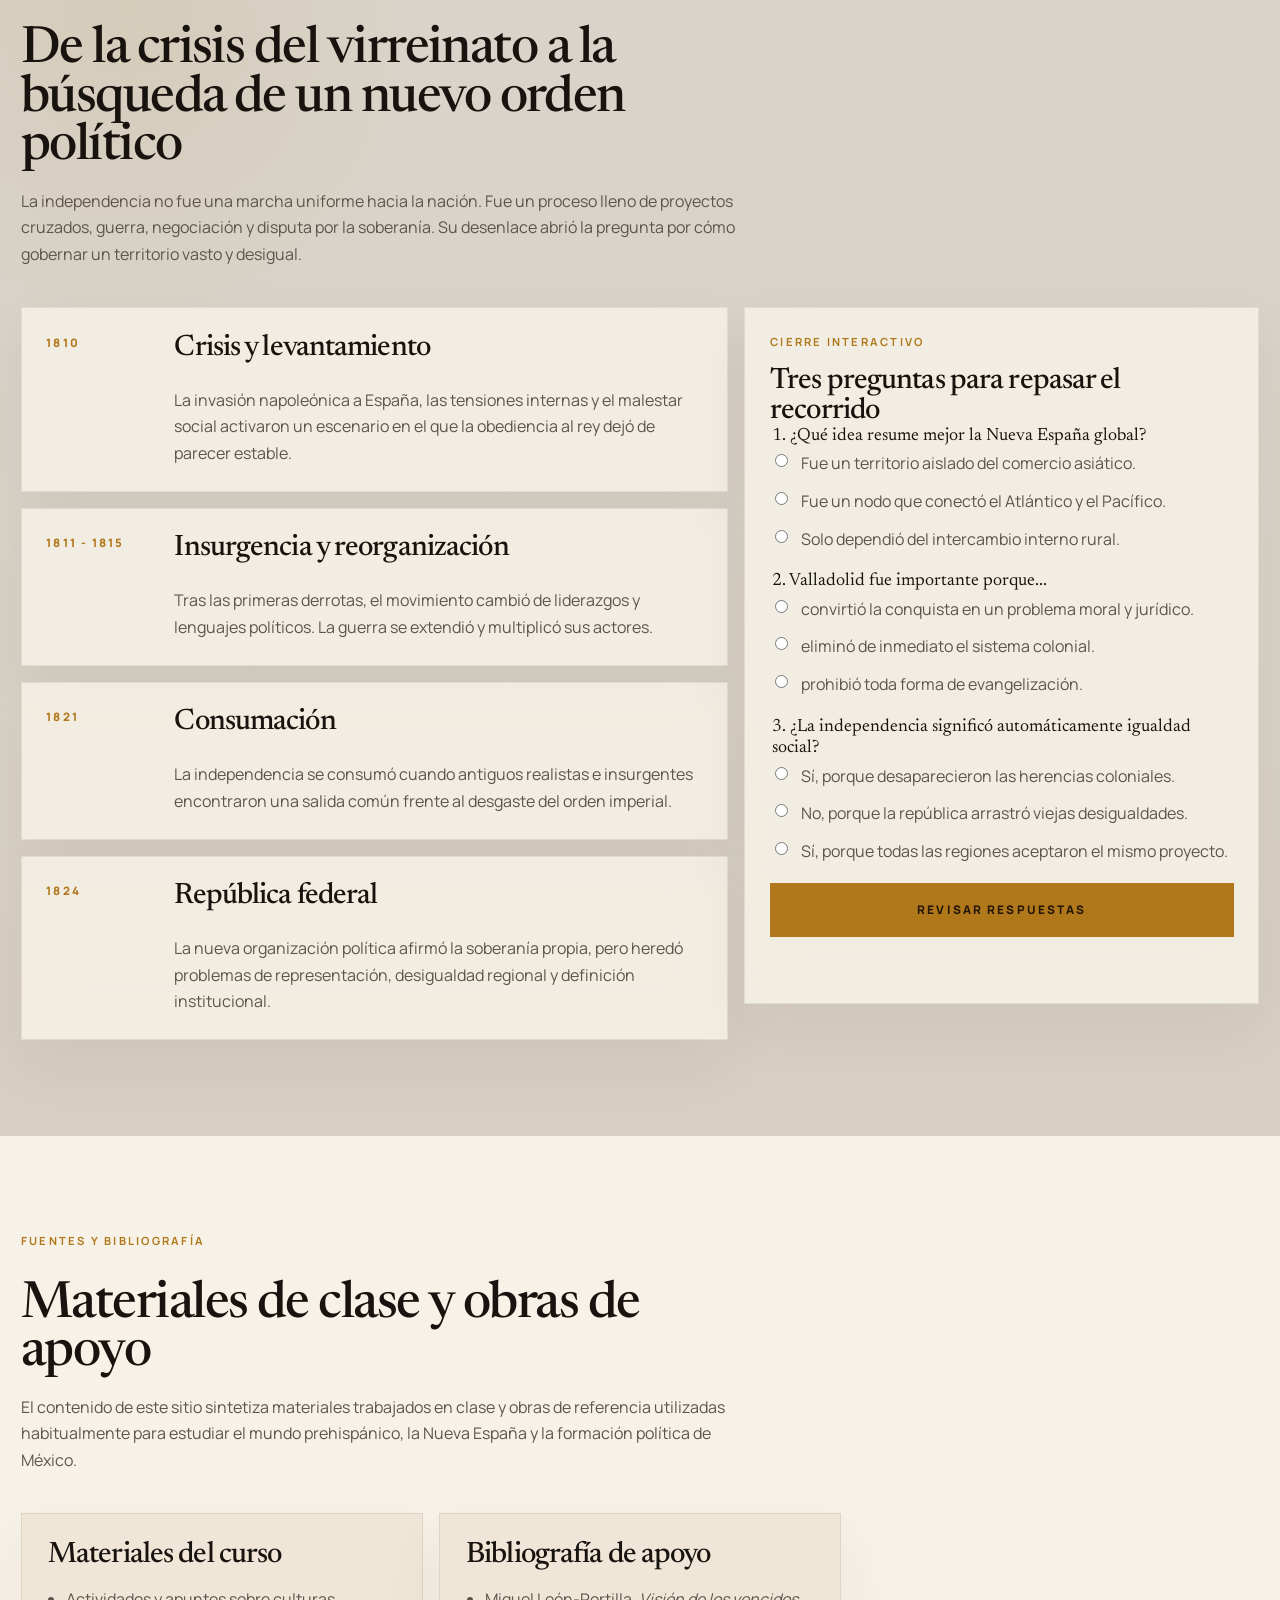
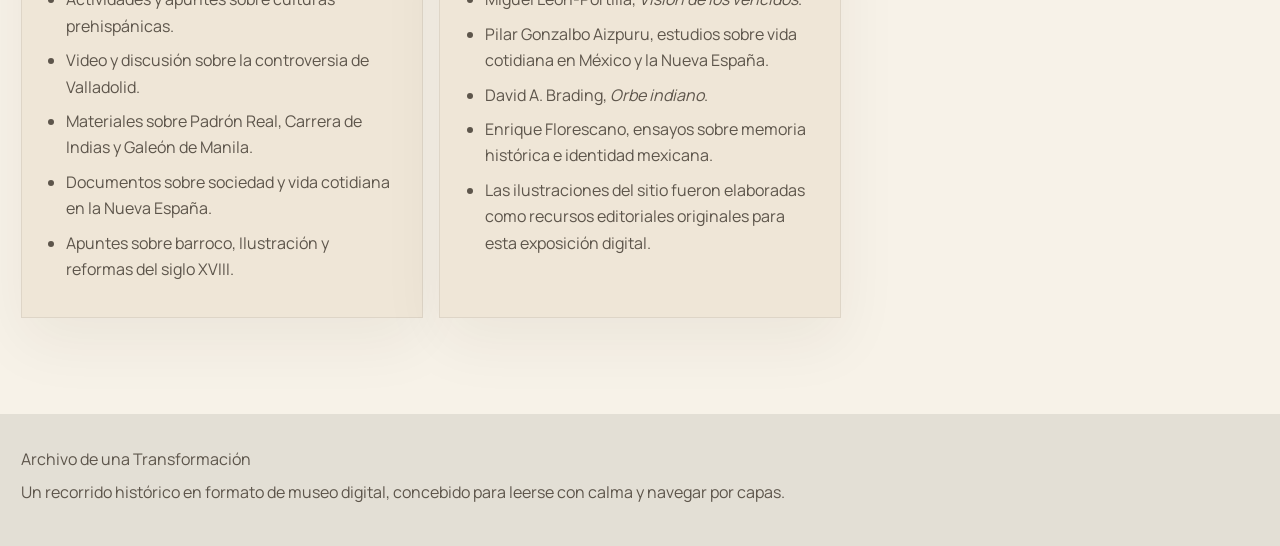
==== commit d483a212: "Mejorada la interfaz" ====
--- a/index.html
+++ b/index.html
@@ -1,5 +1,5 @@
 <!DOCTYPE html>
-<html lang="es">
+<html lang="es" data-theme="light">
   <head>
     <meta charset="UTF-8" />
     <meta name="viewport" content="width=device-width, initial-scale=1.0" />
@@ -7,11 +7,12 @@
       name="description"
       content="Exposición digital sobre el mundo prehispánico, la conquista, la Nueva España y la construcción republicana."
     />
+    <meta name="theme-color" content="#f7f2e8" />
     <title>Archivo de una Transformación | Historia de México</title>
     <link rel="preconnect" href="https://fonts.googleapis.com" />
     <link rel="preconnect" href="https://fonts.gstatic.com" crossorigin />
     <link
-      href="https://fonts.googleapis.com/css2?family=Noto+Serif:wght@500;600;700&family=Work+Sans:wght@400;500;600;700&display=swap"
+      href="https://fonts.googleapis.com/css2?family=Newsreader:opsz,wght@6..72,400;6..72,500;6..72,600;6..72,700&family=Manrope:wght@400;500;600;700;800&display=swap"
       rel="stylesheet"
     />
     <link rel="stylesheet" href="styles.css" />
@@ -49,11 +50,33 @@
           <a href="#independencia">Independencia</a>
           <a href="#fuentes">Fuentes</a>
         </div>
+
+        <div class="nav-actions">
+          <button
+            class="theme-toggle"
+            type="button"
+            aria-pressed="true"
+            aria-label="Cambiar tema de color"
+          >
+            <span class="theme-toggle-dot" aria-hidden="true"></span>
+            <span class="theme-toggle-label">Modo claro</span>
+          </button>
+        </div>
       </nav>
     </header>
 
     <main id="contenido">
       <section class="hero" id="inicio">
+        <div class="hero-backdrop" aria-hidden="true">
+          <img
+            src="assets/illustrations/hero.png"
+            alt=""
+            width="1400"
+            height="1080"
+            loading="eager"
+            decoding="async"
+          />
+        </div>
         <div class="hero-noise" aria-hidden="true"></div>
         <div class="container hero-grid">
           <div class="hero-copy">
@@ -821,7 +844,7 @@
 
           <figure class="section-illustration">
             <img
-              src="assets/illustrations/barroco.png "
+              src="assets/illustrations/barroco.png"
               alt="Lámina editorial que contrapone la ornamentación barroca y la racionalidad ilustrada."
               width="1200"
               height="820"
--- a/styles.css
+++ b/styles.css
@@ -1,21 +1,46 @@
 :root {
-  --ink: #061b0e;
-  --ink-soft: #1b3022;
-  --paper: #fcf9f0;
-  --paper-low: #f6f3ea;
-  --paper-high: #e5e2da;
-  --paper-float: rgba(255, 255, 255, 0.8);
-  --clay: #934b19;
-  --earth: #370200;
-  --text: #1c1c17;
-  --muted: #5a6058;
-  --ghost: rgba(115, 121, 115, 0.16);
-  --ghost-strong: rgba(115, 121, 115, 0.22);
-  --shadow-soft: 0 20px 40px rgba(28, 28, 23, 0.08);
-  --shadow-deep: 0 24px 60px rgba(6, 27, 14, 0.18);
-  --content-width: min(1200px, calc(100vw - 2.4rem));
-  --serif: "Noto Serif", Georgia, serif;
-  --sans: "Work Sans", "Segoe UI", sans-serif;
+  --bg: #f7f2e8;
+  --surface: #f7f2e8;
+  --surface-low: #efe6d7;
+  --surface-high: #e5d9c5;
+  --surface-hero: #ede1cf;
+  --glass: rgba(247, 242, 232, 0.84);
+  --glass-strong: rgba(241, 233, 221, 0.94);
+  --text: #18130e;
+  --muted: #5d554b;
+  --muted-strong: #3e352d;
+  --primary: #b1771b;
+  --primary-strong: #8a5a12;
+  --secondary: #506556;
+  --tertiary: #857565;
+  --outline: rgba(74, 66, 58, 0.1);
+  --outline-strong: rgba(74, 66, 58, 0.18);
+  --shadow-soft: 0 24px 60px rgba(52, 37, 23, 0.06);
+  --shadow-deep: 0 32px 80px rgba(40, 28, 18, 0.11);
+  --content-width: min(1240px, calc(100vw - 2.6rem));
+  --serif: "Newsreader", Georgia, serif;
+  --sans: "Manrope", "Segoe UI", sans-serif;
+}
+
+html[data-theme="dark"] {
+  --bg: #131313;
+  --surface: #131313;
+  --surface-low: #1c1b1b;
+  --surface-high: #2a2a2a;
+  --surface-hero: #131313;
+  --glass: rgba(32, 31, 31, 0.8);
+  --glass-strong: rgba(42, 42, 42, 0.88);
+  --text: #e5e2e1;
+  --muted: #b5b0aa;
+  --muted-strong: #d1cbc3;
+  --primary: #f7bd48;
+  --primary-strong: #f0a60e;
+  --secondary: #b2ceb3;
+  --tertiary: #d1c5b5;
+  --outline: rgba(142, 145, 146, 0.16);
+  --outline-strong: rgba(142, 145, 146, 0.26);
+  --shadow-soft: 0 20px 40px rgba(0, 0, 0, 0.24);
+  --shadow-deep: 0 24px 60px rgba(0, 0, 0, 0.44);
 }
 
 *,
@@ -30,10 +55,11 @@
 
 body {
   margin: 0;
+  background: var(--bg);
+  color: var(--text);
   font-family: var(--sans);
-  background: var(--paper);
-  color: var(--text);
   line-height: 1.65;
+  transition: background-color 0.25s ease, color 0.25s ease;
 }
 
 body::before {
@@ -41,13 +67,18 @@
   position: fixed;
   inset: 0;
   pointer-events: none;
-  opacity: 0.03;
+  opacity: 0.045;
   background-image:
-    radial-gradient(circle at 20% 20%, rgba(6, 27, 14, 0.55) 0.4px, transparent 0.8px),
-    radial-gradient(circle at 80% 10%, rgba(147, 75, 25, 0.45) 0.5px, transparent 0.9px),
-    radial-gradient(circle at 40% 80%, rgba(55, 2, 0, 0.4) 0.45px, transparent 0.85px);
-  background-size: 18px 18px, 24px 24px, 20px 20px;
+    radial-gradient(circle at 20% 15%, currentColor 0.45px, transparent 0.9px),
+    radial-gradient(circle at 70% 40%, currentColor 0.55px, transparent 1px),
+    radial-gradient(circle at 40% 80%, currentColor 0.5px, transparent 0.95px);
+  background-size: 22px 22px, 28px 28px, 24px 24px;
   z-index: 0;
+}
+
+::selection {
+  background: var(--primary);
+  color: #201505;
 }
 
 a {
@@ -67,8 +98,8 @@
 }
 
 img {
+  display: block;
   max-width: 100%;
-  display: block;
 }
 
 figure {
@@ -79,10 +110,10 @@
   position: absolute;
   left: 1rem;
   top: -4rem;
-  z-index: 200;
+  z-index: 300;
   padding: 0.8rem 1rem;
-  background: var(--ink);
-  color: #fff;
+  background: var(--primary);
+  color: #201505;
   transition: top 0.2s ease;
 }
 
@@ -100,40 +131,37 @@
 .site-header {
   position: sticky;
   top: 0;
-  z-index: 100;
+  z-index: 200;
   padding-top: 0.9rem;
 }
 
 .site-nav {
-  display: flex;
+  display: grid;
+  grid-template-columns: auto 1fr auto auto;
   align-items: center;
-  justify-content: space-between;
   gap: 1rem;
-  padding: 0.95rem 1.2rem;
-  background: rgba(252, 249, 240, 0.82);
-  backdrop-filter: blur(12px);
+  padding: 1rem 1.2rem;
+  background: var(--glass);
+  backdrop-filter: blur(24px);
   box-shadow: var(--shadow-soft);
 }
 
 .brand {
   display: inline-flex;
   align-items: center;
-  gap: 0.85rem;
+  gap: 0.9rem;
   min-width: 0;
 }
 
 .brand-mark {
-  width: 1rem;
+  width: 0.9rem;
   height: 3.3rem;
-  background:
-    linear-gradient(180deg, var(--clay) 0%, rgba(147, 75, 25, 0.32) 100%);
-  box-shadow: inset 0 0 0 1px rgba(255, 255, 255, 0.22);
-  flex-shrink: 0;
+  background: linear-gradient(180deg, var(--primary) 0%, rgba(0, 0, 0, 0) 100%);
 }
 
 .brand-text {
   display: grid;
-  gap: 0.1rem;
+  gap: 0.15rem;
 }
 
 .brand-text strong,
@@ -142,150 +170,206 @@
 }
 
 .brand-text strong {
-  font-size: 0.98rem;
-  letter-spacing: 0.04em;
-  text-transform: uppercase;
+  font-family: var(--serif);
+  font-size: 1.35rem;
+  line-height: 1;
+  letter-spacing: -0.03em;
 }
 
 .brand-text small {
   color: var(--muted);
-  font-size: 0.75rem;
+  font-size: 0.72rem;
+  letter-spacing: 0.18em;
+  text-transform: uppercase;
+}
+
+.nav-links {
+  display: flex;
+  justify-content: center;
+  flex-wrap: wrap;
+  gap: 0.65rem 1.4rem;
+}
+
+.nav-links a {
+  color: var(--muted);
+  font-family: var(--serif);
+  font-size: 1rem;
+  letter-spacing: -0.01em;
+  transition: color 0.2s ease;
+}
+
+.nav-links a:hover,
+.nav-links a:focus-visible {
+  color: var(--text);
+}
+
+.nav-actions {
+  display: flex;
+  align-items: center;
+  gap: 0.8rem;
+}
+
+.theme-toggle,
+.menu-toggle {
+  display: inline-flex;
+  align-items: center;
+  gap: 0.65rem;
+  border: 0;
+  padding: 0.72rem 0.92rem;
+  background: var(--surface-high);
+  color: var(--text);
+  letter-spacing: 0.12em;
+  text-transform: uppercase;
+  font-size: 0.72rem;
+}
+
+.theme-toggle {
+  background: transparent;
+  box-shadow: inset 0 0 0 1px var(--outline-strong);
+}
+
+.theme-toggle-dot {
+  width: 0.72rem;
+  height: 0.72rem;
+  background: var(--primary);
+  box-shadow: 0 0 0 3px color-mix(in srgb, var(--primary) 20%, transparent);
+}
+
+.theme-toggle-label {
+  white-space: nowrap;
 }
 
 .menu-toggle {
   display: none;
-  background: transparent;
-  color: var(--ink);
-  padding: 0.7rem 0.85rem;
-  outline: 1px solid var(--ghost-strong);
-  text-transform: uppercase;
-  letter-spacing: 0.08em;
-  font-size: 0.78rem;
-}
-
-.nav-links {
-  display: flex;
-  align-items: center;
-  flex-wrap: wrap;
-  justify-content: flex-end;
-  gap: 0.7rem 1.1rem;
-}
-
-.nav-links a {
-  font-size: 0.9rem;
-  color: var(--muted);
-}
-
-.nav-links a:hover,
-.nav-links a:focus-visible {
-  color: var(--ink);
+  justify-content: center;
 }
 
 .hero {
   position: relative;
+  min-height: 96svh;
+  margin-top: -5rem;
+  padding: 7.5rem 0 4rem;
   overflow: clip;
-  padding: 5.5rem 0 4rem;
-  margin-top: -4.8rem;
   background:
-    linear-gradient(130deg, var(--ink) 0%, var(--ink-soft) 62%, rgba(27, 48, 34, 0.94) 100%);
-  color: #f7f4ea;
-}
-
-.hero::after {
-  content: "";
-  position: absolute;
-  inset: auto 0 0 0;
-  height: 10rem;
-  background: linear-gradient(180deg, rgba(6, 27, 14, 0) 0%, rgba(6, 27, 14, 0.68) 100%);
-  pointer-events: none;
-}
-
+    radial-gradient(circle at 20% 20%, color-mix(in srgb, var(--primary) 12%, transparent) 0%, transparent 28%),
+    linear-gradient(160deg, color-mix(in srgb, var(--surface) 92%, black 8%) 0%, var(--surface-hero) 100%);
+}
+
+.hero-backdrop,
 .hero-noise {
   position: absolute;
   inset: 0;
-  opacity: 0.1;
   pointer-events: none;
+}
+
+.hero-backdrop img {
+  width: 100%;
+  height: 100%;
+  object-fit: cover;
+  opacity: 0.28;
+  filter: grayscale(1) contrast(1.05) saturate(0.65);
+}
+
+.hero-backdrop::after {
+  content: "";
+  position: absolute;
+  inset: 0;
+  background:
+    linear-gradient(180deg, rgba(19, 19, 19, 0.16) 0%, rgba(19, 19, 19, 0.7) 100%),
+    linear-gradient(90deg, color-mix(in srgb, var(--surface-hero) 84%, transparent) 0%, rgba(0, 0, 0, 0.2) 100%);
+}
+
+html[data-theme="light"] .hero-backdrop::after {
+  background:
+    linear-gradient(180deg, rgba(244, 239, 230, 0.28) 0%, rgba(244, 239, 230, 0.88) 100%),
+    linear-gradient(90deg, rgba(244, 239, 230, 0.92) 0%, rgba(244, 239, 230, 0.48) 100%);
+}
+
+.hero-noise {
+  opacity: 0.12;
   background-image:
-    linear-gradient(135deg, rgba(255, 255, 255, 0.05) 0%, transparent 40%),
-    radial-gradient(circle at 20% 25%, rgba(255, 255, 255, 0.08) 0.8px, transparent 1.2px),
-    radial-gradient(circle at 78% 40%, rgba(255, 255, 255, 0.06) 1px, transparent 1.4px);
-  background-size: auto, 22px 22px, 26px 26px;
+    linear-gradient(135deg, rgba(255, 255, 255, 0.08) 0%, transparent 45%),
+    radial-gradient(circle at 25% 30%, rgba(255, 255, 255, 0.1) 0.7px, transparent 1.3px),
+    radial-gradient(circle at 80% 48%, rgba(255, 255, 255, 0.09) 0.9px, transparent 1.4px);
+  background-size: auto, 26px 26px, 32px 32px;
 }
 
 .hero-grid {
   display: grid;
-  grid-template-columns: minmax(0, 1.2fr) minmax(280px, 0.85fr);
-  gap: 2.5rem;
+  grid-template-columns: minmax(0, 1.18fr) minmax(320px, 0.82fr);
+  gap: 2.2rem;
   align-items: end;
 }
 
 .hero-copy {
-  padding-top: 3.7rem;
+  padding-top: 4rem;
 }
 
 .eyebrow,
 .panel-label,
 .card-kicker {
   margin: 0 0 0.9rem;
+  color: var(--primary);
+  font-size: 0.7rem;
+  font-weight: 700;
+  letter-spacing: 0.2em;
   text-transform: uppercase;
-  letter-spacing: 0.14em;
-  font-size: 0.78rem;
-  font-weight: 600;
-}
-
-.eyebrow,
-.panel-label {
-  color: rgba(252, 249, 240, 0.72);
-}
-
-.section .eyebrow,
-.section .panel-label,
-.section .card-kicker {
-  color: var(--clay);
 }
 
 h1,
 h2,
 h3,
 blockquote {
+  margin: 0;
   font-family: var(--serif);
-  font-weight: 600;
-  line-height: 1.1;
-  margin: 0;
+  font-weight: 500;
+  line-height: 0.95;
+  letter-spacing: -0.03em;
 }
 
 h1 {
-  max-width: 14ch;
-  font-size: clamp(3rem, 5vw, 5rem);
-  letter-spacing: -0.04em;
+  max-width: 12ch;
+  font-size: clamp(3.5rem, 7vw, 6.8rem);
 }
 
 h2 {
-  font-size: clamp(2rem, 3vw, 3rem);
-  letter-spacing: -0.03em;
+  font-size: clamp(2.3rem, 4vw, 4.1rem);
 }
 
 h3 {
-  font-size: clamp(1.3rem, 2vw, 1.8rem);
-  letter-spacing: -0.02em;
-  margin-bottom: 1rem;
+  font-size: clamp(1.45rem, 2.3vw, 2rem);
+  line-height: 1.02;
 }
 
 p {
   margin: 0;
 }
 
+.hero-lead,
+.section-heading p:not(.eyebrow),
+.intro-text,
+.timeline-card p:not(.card-kicker),
+.feature-card p:not(.card-kicker),
+.debate-card p:not(.card-kicker),
+.contrast-card p:not(.card-kicker),
+.accordion-panel,
+.source-column p,
+.closing-step p,
+.section-illustration figcaption {
+  color: var(--muted);
+}
+
 .hero-lead {
-  max-width: 64ch;
+  max-width: 58ch;
   margin-top: 1.6rem;
   font-size: 1.08rem;
-  color: rgba(247, 244, 234, 0.85);
+  line-height: 1.8;
 }
 
 .hero-actions {
   display: flex;
   flex-wrap: wrap;
-  gap: 1rem;
+  gap: 0.9rem;
   margin-top: 2rem;
 }
 
@@ -293,290 +377,67 @@
   display: inline-flex;
   align-items: center;
   justify-content: center;
-  min-height: 3.2rem;
-  padding: 0.9rem 1.25rem;
+  min-height: 3.35rem;
+  padding: 0.9rem 1.2rem;
+  border: 0;
+  font-size: 0.74rem;
+  font-weight: 800;
+  letter-spacing: 0.18em;
   text-transform: uppercase;
-  letter-spacing: 0.1em;
-  font-size: 0.78rem;
-  transition:
-    transform 0.2s ease,
-    background-color 0.2s ease,
-    color 0.2s ease;
+  transition: transform 0.2s ease, background-color 0.2s ease, color 0.2s ease;
+}
+
+.button-primary {
+  background: var(--primary);
+  color: #241704;
+}
+
+.button-primary:hover,
+.button-primary:focus-visible {
+  background: var(--primary-strong);
+  color: #fff7e6;
+  transform: translateY(-2px);
+}
+
+.button-secondary {
+  background: transparent;
+  color: var(--text);
+  box-shadow: inset 0 0 0 1px var(--outline-strong);
+}
+
+.button-secondary:hover,
+.button-secondary:focus-visible {
+  background: var(--surface-high);
 }
 
 .button:focus-visible,
+.theme-toggle:focus-visible,
 .menu-toggle:focus-visible,
 .timeline-trigger:focus-visible,
 .accordion-trigger:focus-visible,
 .quiz-form input:focus-visible {
-  outline: 2px solid var(--clay);
+  outline: 2px solid var(--primary);
   outline-offset: 3px;
-}
-
-.button-primary {
-  background: var(--clay);
-  color: #fff;
-}
-
-.button-primary:hover,
-.button-primary:focus-visible {
-  background: #a45621;
-  transform: translateY(-2px);
-}
-
-.button-secondary {
-  color: #f7f4ea;
-  outline: 1px solid rgba(255, 255, 255, 0.22);
-}
-
-.button-secondary:hover,
-.button-secondary:focus-visible {
-  background: rgba(255, 255, 255, 0.08);
 }
 
 .hero-tags {
   display: flex;
   flex-wrap: wrap;
-  gap: 0.75rem;
+  gap: 0.7rem;
   margin: 2rem 0 0;
   padding: 0;
   list-style: none;
 }
 
 .hero-tags li {
-  padding: 0.65rem 0.85rem;
-  background: rgba(255, 255, 255, 0.08);
-  color: rgba(252, 249, 240, 0.86);
-  font-size: 0.85rem;
-}
-
-.hero-panel {
-  position: relative;
-  padding: 1.4rem;
-  margin-top: 2rem;
-  background: rgba(252, 249, 240, 0.08);
-  box-shadow: var(--shadow-deep);
-}
-
-.hero-panel::before {
-  content: "";
-  position: absolute;
-  inset: 0;
-  outline: 1px solid rgba(255, 255, 255, 0.12);
-  pointer-events: none;
-}
-
-.panel-stack {
-  display: grid;
-  gap: 1rem;
-}
-
-.media-frame,
-.section-illustration {
-  position: relative;
-  background: rgba(255, 255, 255, 0.72);
-  box-shadow: var(--shadow-soft);
-}
-
-.media-frame::before,
-.section-illustration::before {
-  content: "";
-  position: absolute;
-  inset: 0;
-  outline: 1px solid var(--ghost);
-  pointer-events: none;
-}
-
-.media-frame img,
-.section-illustration img {
-  width: 100%;
-  height: auto;
-}
-
-.hero-figure {
-  margin-bottom: 1rem;
-  background: rgba(255, 255, 255, 0.06);
-}
-
-.hero-figure::before {
-  outline-color: rgba(255, 255, 255, 0.12);
-}
-
-.section-illustration {
-  padding: 0.85rem;
-}
-
-.section-illustration figcaption {
-  padding: 0.95rem 0.15rem 0.1rem;
-  color: var(--muted);
-  font-size: 0.92rem;
-}
-
-.section-deep .section-illustration {
-  background: rgba(252, 249, 240, 0.08);
-  box-shadow: var(--shadow-deep);
-}
-
-.section-deep .section-illustration::before {
-  outline-color: rgba(255, 255, 255, 0.12);
-}
-
-.section-deep .section-illustration figcaption {
-  color: rgba(243, 239, 229, 0.8);
-}
-
-.panel-card {
-  display: grid;
-  grid-template-columns: auto 1fr;
-  gap: 1rem;
-  padding: 1rem;
-  background: rgba(255, 255, 255, 0.08);
-}
-
-.panel-card h3 {
-  font-size: 1.2rem;
-  margin-bottom: 0.5rem;
-}
-
-.panel-card p {
-  color: rgba(247, 244, 234, 0.8);
-  font-size: 0.96rem;
-}
-
-.panel-index {
-  color: rgba(252, 249, 240, 0.48);
-  font-size: 0.95rem;
-  letter-spacing: 0.12em;
-  padding-top: 0.2rem;
-}
-
-.section {
-  position: relative;
-  padding: 5.5rem 0;
-}
-
-.section-intro {
-  padding: 3.6rem 0 4rem;
-  background: var(--paper-low);
-}
-
-.section-light {
-  background: var(--paper);
-}
-
-.section-paper {
-  background: var(--paper-low);
-}
-
-.section-deep {
-  background: linear-gradient(180deg, #102417 0%, #0d1e13 100%);
-  color: #f3efe5;
-}
-
-.section-shell {
-  display: grid;
-  gap: 2.5rem;
-}
-
-.section-heading {
-  display: grid;
-  gap: 0.9rem;
-  max-width: 76ch;
-}
-
-.section-heading p:not(.eyebrow) {
-  color: var(--muted);
-  font-size: 1rem;
-}
-
-.heading-light p:not(.eyebrow) {
-  color: rgba(243, 239, 229, 0.8);
-}
-
-.heading-light .eyebrow {
-  color: rgba(243, 239, 229, 0.6);
-}
-
-.intro-grid {
-  display: grid;
-  grid-template-columns: minmax(0, 0.78fr) minmax(0, 1.1fr);
-  gap: 2rem;
-  align-items: center;
-}
-
-.intro-text {
-  font-size: 1.08rem;
-  color: var(--muted);
-}
-
-.timeline-layout {
-  display: grid;
-  grid-template-columns: minmax(260px, 0.8fr) minmax(0, 1.2fr);
-  gap: 2rem;
-  align-items: start;
-}
-
-.timeline-nav {
-  position: relative;
-  display: grid;
-  gap: 0.85rem;
-  padding-left: 1.6rem;
-}
-
-.timeline-nav::before {
-  content: "";
-  position: absolute;
-  left: 0.35rem;
-  top: 0;
-  bottom: 0;
-  width: 1px;
-  background: rgba(115, 121, 115, 0.25);
-}
-
-.timeline-trigger {
-  position: relative;
-  display: grid;
-  gap: 0.25rem;
-  text-align: left;
-  border: 0;
-  padding: 1rem 1rem 1rem 1.4rem;
-  background: transparent;
-  color: var(--text);
-}
-
-.timeline-trigger::before {
-  content: "";
-  position: absolute;
-  left: -1.32rem;
-  top: 1.35rem;
-  width: 0.65rem;
-  height: 0.65rem;
-  background: rgba(147, 75, 25, 0.35);
-  transition: background-color 0.2s ease, transform 0.2s ease;
-}
-
-.timeline-trigger.is-active::before {
-  background: var(--clay);
-  transform: scale(1.08);
-}
-
-.trigger-year {
-  color: var(--clay);
-  font-size: 0.78rem;
-  text-transform: uppercase;
-  letter-spacing: 0.12em;
-}
-
-.trigger-title {
-  font-family: var(--serif);
-  font-size: 1.12rem;
-  line-height: 1.2;
-}
-
-.timeline-panels {
-  min-height: 100%;
-}
-
+  padding: 0.78rem 0.88rem;
+  background: color-mix(in srgb, var(--glass-strong) 86%, transparent);
+  color: var(--muted-strong);
+  font-size: 0.82rem;
+  box-shadow: inset 0 0 0 1px var(--outline);
+}
+
+.hero-panel,
 .timeline-card,
 .feature-card,
 .debate-card,
@@ -584,12 +445,26 @@
 .accordion-card,
 .source-column,
 .quiz-card,
-.closing-step {
+.closing-step,
+.section-note,
+.media-frame,
+.section-illustration,
+.route-map {
   position: relative;
-  background: var(--paper-low);
+  background: var(--surface-low);
   box-shadow: var(--shadow-soft);
 }
 
+.hero-panel,
+.section-deep .debate-card,
+.section-deep .closing-step,
+.section-deep .quiz-card,
+.section-deep .section-illustration {
+  background: var(--glass);
+  backdrop-filter: blur(24px);
+}
+
+.hero-panel::before,
 .timeline-card::before,
 .feature-card::before,
 .debate-card::before,
@@ -597,17 +472,177 @@
 .accordion-card::before,
 .source-column::before,
 .quiz-card::before,
-.closing-step::before {
+.closing-step::before,
+.section-note::before,
+.media-frame::before,
+.section-illustration::before,
+.route-map::before {
   content: "";
   position: absolute;
   inset: 0;
-  outline: 1px solid var(--ghost);
+  box-shadow: inset 0 0 0 1px var(--outline);
   pointer-events: none;
 }
 
-.timeline-card {
-  padding: 2rem;
-  background: #fffdf7;
+.hero-panel {
+  padding: 1rem;
+}
+
+.hero-figure {
+  background: color-mix(in srgb, var(--surface-high) 84%, transparent);
+  margin-bottom: 1rem;
+}
+
+.hero-figure img {
+  width: 100%;
+  height: auto;
+  aspect-ratio: 4 / 3;
+  object-fit: cover;
+  filter: grayscale(0.1) saturate(0.88);
+}
+
+.panel-stack,
+.global-visuals,
+.global-cards,
+.closing-timeline {
+  display: grid;
+  gap: 1rem;
+}
+
+.panel-card {
+  display: grid;
+  grid-template-columns: auto 1fr;
+  gap: 1rem;
+  padding: 1rem;
+  background: color-mix(in srgb, var(--surface) 86%, transparent);
+}
+
+.panel-card h3 {
+  margin-bottom: 0.5rem;
+}
+
+.panel-index {
+  color: var(--primary);
+  font-size: 0.8rem;
+  font-weight: 700;
+  letter-spacing: 0.18em;
+  padding-top: 0.25rem;
+}
+
+.section {
+  position: relative;
+  padding: 6rem 0;
+  background: var(--surface);
+}
+
+.section-intro,
+.section-paper {
+  background: var(--surface-low);
+}
+
+.section-light {
+  background: var(--surface);
+}
+
+.section-deep {
+  background:
+    radial-gradient(circle at 10% 10%, color-mix(in srgb, var(--primary) 10%, transparent) 0%, transparent 20%),
+    linear-gradient(180deg, color-mix(in srgb, var(--surface) 88%, black 12%) 0%, color-mix(in srgb, var(--surface-low) 90%, black 10%) 100%);
+}
+
+.section-shell {
+  display: grid;
+  gap: 2.5rem;
+}
+
+.section-heading {
+  display: grid;
+  gap: 1rem;
+  max-width: 74ch;
+}
+
+.heading-light p:not(.eyebrow) {
+  color: var(--muted);
+}
+
+.intro-grid {
+  display: grid;
+  grid-template-columns: minmax(0, 0.78fr) minmax(0, 1.1fr);
+  gap: 2rem;
+  align-items: center;
+}
+
+.intro-text {
+  font-size: 1.05rem;
+}
+
+.timeline-layout {
+  display: grid;
+  grid-template-columns: minmax(240px, 0.72fr) minmax(0, 1.28fr);
+  gap: 2rem;
+  align-items: start;
+}
+
+.timeline-nav {
+  display: grid;
+  gap: 0.35rem;
+}
+
+.timeline-trigger {
+  position: relative;
+  display: grid;
+  gap: 0.25rem;
+  padding: 1.2rem 1.1rem 1.2rem 1.25rem;
+  border: 0;
+  text-align: left;
+  background: transparent;
+  color: var(--text);
+  transition: background-color 0.2s ease;
+}
+
+.timeline-trigger::after {
+  content: "";
+  position: absolute;
+  left: 0;
+  top: 1.15rem;
+  bottom: 1.15rem;
+  width: 2px;
+  background: transparent;
+}
+
+.timeline-trigger.is-active {
+  background: var(--surface-low);
+}
+
+.timeline-trigger.is-active::after {
+  background: var(--primary);
+}
+
+.trigger-year {
+  color: var(--primary);
+  font-size: 0.7rem;
+  font-weight: 800;
+  letter-spacing: 0.18em;
+  text-transform: uppercase;
+}
+
+.trigger-title {
+  font-family: var(--serif);
+  font-size: 1.18rem;
+  line-height: 1.15;
+}
+
+.timeline-card,
+.feature-card,
+.contrast-card,
+.source-column {
+  padding: 1.7rem;
+}
+
+.debate-card,
+.closing-step,
+.quiz-card {
+  padding: 1.6rem;
 }
 
 .timeline-card ul,
@@ -628,104 +663,65 @@
   margin-bottom: 0.5rem;
 }
 
-.timeline-card p:not(.card-kicker),
-.feature-card p:not(.card-kicker),
-.debate-card p:not(.card-kicker),
-.contrast-card p:not(.card-kicker),
-.source-column p,
-.closing-step p {
-  color: var(--muted);
-}
-
 .feature-grid,
-.mission-grid {
+.mission-grid,
+.debate-grid,
+.sources-grid {
   display: grid;
   grid-template-columns: repeat(3, minmax(0, 1fr));
-  gap: 1.4rem;
-}
-
-.feature-card,
-.contrast-card,
-.source-column {
-  padding: 1.6rem;
+  gap: 1rem;
 }
 
 .feature-card-strong,
 .contrast-card-strong,
 .debate-card-highlight {
-  background: var(--paper-high);
+  background: var(--surface-high);
 }
 
 .section-note {
-  position: relative;
-  display: grid;
-  gap: 1rem;
-  padding: 1.8rem;
-  background: rgba(255, 255, 255, 0.7);
-  box-shadow: var(--shadow-soft);
+  padding: 1.6rem;
 }
 
 .inline-points {
   display: grid;
   grid-template-columns: repeat(3, minmax(0, 1fr));
-  gap: 1rem 1.3rem;
+  gap: 1rem 1.2rem;
   margin: 0;
   padding: 0;
   list-style: none;
 }
 
 .inline-points li {
-  padding-top: 0.7rem;
   color: var(--muted);
 }
 
-.debate-grid {
-  display: grid;
-  grid-template-columns: repeat(3, minmax(0, 1fr));
+blockquote {
+  margin: 1.4rem 0 0;
+  color: var(--tertiary);
+  font-size: 1.4rem;
+  font-style: italic;
+  line-height: 1.2;
+}
+
+.section-illustration {
+  padding: 0.85rem;
+}
+
+.section-illustration img {
+  width: 100%;
+  height: auto;
+  filter: saturate(0.92);
+}
+
+.section-illustration figcaption {
+  padding: 0.95rem 0.2rem 0.1rem;
+  font-size: 0.9rem;
+}
+
+.global-grid {
+  display: grid;
+  grid-template-columns: minmax(320px, 0.94fr) minmax(0, 1.06fr);
   gap: 1.4rem;
-}
-
-.debate-card,
-.closing-step {
-  padding: 1.6rem;
-}
-
-.section-deep .debate-card,
-.section-deep .closing-step,
-.section-deep .quiz-card {
-  background: rgba(252, 249, 240, 0.08);
-  box-shadow: var(--shadow-deep);
-}
-
-.section-deep .debate-card::before,
-.section-deep .closing-step::before,
-.section-deep .quiz-card::before {
-  outline-color: rgba(255, 255, 255, 0.12);
-}
-
-.section-deep .debate-card p:not(.card-kicker),
-.section-deep .closing-step p,
-.section-deep .quiz-card p:not(.card-kicker),
-.section-deep .debate-card ul,
-.section-deep .closing-step span {
-  color: rgba(243, 239, 229, 0.8);
-}
-
-blockquote {
-  margin: 1.5rem 0 0;
-  font-size: 1.3rem;
-  color: var(--earth);
-}
-
-.global-grid {
-  display: grid;
-  grid-template-columns: minmax(320px, 0.95fr) minmax(0, 1.05fr);
-  gap: 1.8rem;
-}
-
-.global-visuals {
-  display: grid;
-  gap: 1.2rem;
 }
 
 .compact-illustration figcaption {
@@ -733,45 +729,34 @@
 }
 
 .route-map {
-  position: relative;
-  min-height: 28rem;
+  min-height: 27rem;
   padding: 2rem;
   background:
-    linear-gradient(160deg, rgba(6, 27, 14, 0.04) 0%, rgba(147, 75, 25, 0.07) 100%),
-    #fffdf7;
-  box-shadow: var(--shadow-soft);
-}
-
-.route-map::before,
+    linear-gradient(160deg, color-mix(in srgb, var(--secondary) 10%, transparent) 0%, transparent 100%),
+    color-mix(in srgb, var(--surface-low) 90%, black 10%);
+}
+
 .route-map::after {
   content: "";
   position: absolute;
+  inset: 2rem;
   pointer-events: none;
-}
-
-.route-map::before {
-  inset: 0;
-  outline: 1px solid var(--ghost);
+  background:
+    linear-gradient(135deg, transparent 0%, transparent 36%, color-mix(in srgb, var(--primary) 24%, transparent) 36.3%, color-mix(in srgb, var(--primary) 24%, transparent) 36.8%, transparent 37.1%, transparent 100%),
+    linear-gradient(180deg, transparent 0%, transparent 53%, color-mix(in srgb, var(--secondary) 22%, transparent) 53.2%, color-mix(in srgb, var(--secondary) 22%, transparent) 53.7%, transparent 54%, transparent 100%),
+    linear-gradient(45deg, transparent 0%, transparent 58%, color-mix(in srgb, var(--tertiary) 20%, transparent) 58.3%, color-mix(in srgb, var(--tertiary) 20%, transparent) 58.7%, transparent 59%, transparent 100%);
   z-index: 0;
-}
-
-.route-map::after {
-  inset: 2rem;
-  z-index: 0;
-  background:
-    linear-gradient(135deg, transparent 0%, transparent 36%, rgba(147, 75, 25, 0.16) 36.3%, rgba(147, 75, 25, 0.16) 36.8%, transparent 37.1%, transparent 100%),
-    linear-gradient(180deg, transparent 0%, transparent 53%, rgba(6, 27, 14, 0.16) 53.2%, rgba(6, 27, 14, 0.16) 53.7%, transparent 54%, transparent 100%),
-    linear-gradient(45deg, transparent 0%, transparent 58%, rgba(55, 2, 0, 0.16) 58.3%, rgba(55, 2, 0, 0.16) 58.7%, transparent 59%, transparent 100%);
 }
 
 .route-node {
   position: absolute;
   z-index: 1;
   display: grid;
-  gap: 0.2rem;
+  gap: 0.18rem;
+  max-width: 10rem;
   padding: 0.8rem;
-  max-width: 10rem;
-  background: rgba(252, 249, 240, 0.88);
+  background: var(--glass-strong);
+  backdrop-filter: blur(18px);
   box-shadow: var(--shadow-soft);
 }
 
@@ -779,10 +764,10 @@
   content: "";
   position: absolute;
   left: 0.8rem;
-  top: -0.55rem;
-  width: 0.75rem;
-  height: 0.75rem;
-  background: var(--clay);
+  top: -0.5rem;
+  width: 0.72rem;
+  height: 0.72rem;
+  background: var(--primary);
 }
 
 .route-node strong {
@@ -793,7 +778,7 @@
 .route-node span,
 .route-label {
   color: var(--muted);
-  font-size: 0.82rem;
+  font-size: 0.8rem;
 }
 
 .route-node-top-left {
@@ -824,8 +809,8 @@
 .route-label {
   position: absolute;
   z-index: 1;
+  letter-spacing: 0.14em;
   text-transform: uppercase;
-  letter-spacing: 0.12em;
 }
 
 .route-label-atlantic {
@@ -835,45 +820,40 @@
 
 .route-label-pacific {
   right: 2rem;
-  top: 12.4rem;
-}
-
-.global-cards {
-  display: grid;
-  gap: 1.2rem;
-}
-
-.accordion-grid {
+  top: 12.2rem;
+}
+
+.accordion-grid,
+.contrast-grid {
   display: grid;
   grid-template-columns: repeat(2, minmax(0, 1fr));
   gap: 1rem;
 }
 
 .accordion-card {
-  padding: 0;
-  background: rgba(255, 255, 255, 0.78);
+  background: var(--surface-low);
 }
 
 .accordion-trigger {
-  width: 100%;
   display: flex;
   align-items: center;
   justify-content: space-between;
   gap: 1rem;
+  width: 100%;
+  padding: 1.2rem 1.25rem;
   border: 0;
   background: transparent;
-  padding: 1.15rem 1.25rem;
-  text-align: left;
-  color: var(--ink);
+  color: var(--text);
   font-family: var(--serif);
   font-size: 1.2rem;
+  text-align: left;
 }
 
 .accordion-trigger::after {
   content: "+";
+  color: var(--primary);
   font-family: var(--sans);
   font-size: 1.25rem;
-  color: var(--clay);
 }
 
 .accordion-trigger[aria-expanded="true"]::after {
@@ -882,51 +862,36 @@
 
 .accordion-panel {
   padding: 0 1.25rem 1.3rem;
-  color: var(--muted);
-}
-
-.contrast-grid {
-  display: grid;
-  grid-template-columns: repeat(2, minmax(0, 1fr));
-  gap: 1.4rem;
 }
 
 .closing-grid {
   display: grid;
   grid-template-columns: minmax(0, 1.1fr) minmax(320px, 0.8fr);
-  gap: 1.6rem;
+  gap: 1rem;
   align-items: start;
 }
 
-.closing-timeline {
-  display: grid;
+.closing-step {
+  display: grid;
+  grid-template-columns: 7rem 1fr;
   gap: 1rem;
 }
 
-.closing-step {
-  display: grid;
-  grid-template-columns: 8rem 1fr;
-  gap: 1rem;
-}
-
 .closing-step span {
-  font-size: 0.8rem;
-  letter-spacing: 0.12em;
+  color: var(--primary);
+  font-size: 0.72rem;
+  font-weight: 800;
+  letter-spacing: 0.18em;
   text-transform: uppercase;
-  color: rgba(243, 239, 229, 0.64);
-}
-
-.closing-step h3 {
-  grid-column: 2;
-  margin-bottom: 0.6rem;
-}
-
+}
+
+.closing-step h3,
 .closing-step p {
   grid-column: 2;
 }
 
-.quiz-card {
-  padding: 1.7rem;
+.closing-step h3 {
+  margin-bottom: 0.5rem;
 }
 
 .quiz-form {
@@ -935,81 +900,70 @@
 }
 
 .quiz-form fieldset {
-  border: 0;
+  display: grid;
+  gap: 0.7rem;
   margin: 0;
   padding: 0;
-  display: grid;
-  gap: 0.6rem;
+  border: 0;
 }
 
 .quiz-form legend {
-  margin-bottom: 0.7rem;
+  margin-bottom: 0.2rem;
   font-family: var(--serif);
-  font-size: 1.1rem;
+  font-size: 1.12rem;
+  line-height: 1.2;
 }
 
 .quiz-form label {
   display: flex;
-  gap: 0.6rem;
+  gap: 0.65rem;
   align-items: flex-start;
-  color: rgba(243, 239, 229, 0.86);
+  color: var(--muted);
 }
 
 .quiz-form input[type="radio"] {
-  accent-color: var(--clay);
+  accent-color: var(--primary);
   margin-top: 0.25rem;
 }
 
 .quiz-result {
-  min-height: 1.5rem;
-  color: #f5d8be;
-}
-
-.sources-grid {
-  display: grid;
-  grid-template-columns: repeat(2, minmax(0, 1fr));
-  gap: 1.3rem;
-}
-
-.source-column h3 {
-  margin-bottom: 1rem;
+  min-height: 1.4rem;
+  color: var(--primary);
 }
 
 .site-footer {
-  background: var(--ink);
-  color: rgba(247, 244, 234, 0.78);
-  padding: 2rem 0;
+  padding: 2rem 0 2.5rem;
+  background: color-mix(in srgb, var(--surface) 92%, black 8%);
 }
 
 .footer-grid {
   display: grid;
   gap: 0.45rem;
-}
-
-@media (max-width: 1050px) {
+  color: var(--muted);
+}
+
+@media (max-width: 1120px) {
   .hero-grid,
   .timeline-layout,
   .global-grid,
   .closing-grid,
-  .intro-grid {
-    grid-template-columns: 1fr;
-  }
-
-  .hero-panel {
-    margin-top: 0;
-  }
-
+  .intro-grid,
   .feature-grid,
   .mission-grid,
   .debate-grid,
   .sources-grid,
+  .accordion-grid,
   .contrast-grid,
   .inline-points {
     grid-template-columns: 1fr;
   }
 
-  .accordion-grid {
-    grid-template-columns: 1fr;
+  .hero {
+    min-height: auto;
+  }
+
+  .hero-copy {
+    padding-top: 2rem;
   }
 
   .route-map {
@@ -1017,14 +971,10 @@
   }
 }
 
-@media (max-width: 880px) {
+@media (max-width: 920px) {
   .site-nav {
-    position: relative;
-    align-items: flex-start;
-  }
-
-  .menu-toggle {
-    display: inline-flex;
+    grid-template-columns: auto auto auto;
+    align-items: start;
   }
 
   .nav-links {
@@ -1036,7 +986,8 @@
     flex-direction: column;
     align-items: flex-start;
     padding: 1rem 1.2rem 1.2rem;
-    background: rgba(252, 249, 240, 0.96);
+    background: var(--glass-strong);
+    backdrop-filter: blur(22px);
     box-shadow: var(--shadow-soft);
   }
 
@@ -1044,8 +995,12 @@
     display: flex;
   }
 
-  .hero {
-    padding-top: 6rem;
+  .nav-actions {
+    justify-self: end;
+  }
+
+  .menu-toggle {
+    display: inline-flex;
   }
 
   .hero-actions {
@@ -1057,6 +1012,70 @@
     width: 100%;
   }
 
+  .theme-toggle-label {
+    display: none;
+  }
+}
+
+@media (max-width: 680px) {
+  :root {
+    --content-width: min(1240px, calc(100vw - 1.5rem));
+  }
+
+  .site-nav {
+    padding: 0.9rem;
+  }
+
+  .brand-text strong {
+    font-size: 1.15rem;
+  }
+
+  .section,
+  .hero {
+    padding-left: 0;
+    padding-right: 0;
+  }
+
+  .hero {
+    padding-top: 7rem;
+    padding-bottom: 3rem;
+  }
+
+  .timeline-card,
+  .feature-card,
+  .contrast-card,
+  .source-column,
+  .debate-card,
+  .closing-step,
+  .quiz-card,
+  .section-note {
+    padding: 1.3rem;
+  }
+
+  .route-map {
+    min-height: 32rem;
+    padding: 1.2rem;
+  }
+
+  .route-node {
+    max-width: 8rem;
+    padding: 0.65rem;
+  }
+
+  .route-node-center {
+    top: 8.6rem;
+    left: 5.8rem;
+  }
+
+  .route-node-bottom-left {
+    left: 1.6rem;
+  }
+
+  .route-node-bottom-right,
+  .route-node-top-right {
+    right: 1.4rem;
+  }
+
   .closing-step {
     grid-template-columns: 1fr;
   }
@@ -1067,62 +1086,17 @@
   }
 }
 
-@media (max-width: 640px) {
-  :root {
-    --content-width: min(1200px, calc(100vw - 1.4rem));
-  }
-
-  .section,
-  .section-intro {
-    padding: 4.2rem 0;
-  }
-
-  .site-nav {
-    padding: 0.85rem 0.9rem;
-  }
-
-  .brand-text strong {
-    font-size: 0.82rem;
-  }
-
-  h1 {
-    max-width: 11ch;
-  }
-
-  .timeline-card,
-  .feature-card,
-  .debate-card,
-  .contrast-card,
-  .source-column,
-  .quiz-card,
-  .closing-step {
-    padding: 1.25rem;
-  }
-
-  .route-map {
-    min-height: 32rem;
-    padding: 1.2rem;
-  }
-
-  .route-node {
-    max-width: 8.2rem;
-    padding: 0.7rem;
-  }
-
-  .route-node-center {
-    top: 8.6rem;
-    left: 5.8rem;
-  }
-
-  .route-node-bottom-left {
-    left: 1.6rem;
-  }
-
-  .route-node-bottom-right {
-    right: 1.4rem;
-  }
-
-  .route-node-top-right {
-    right: 1.4rem;
-  }
-}
+@media (prefers-reduced-motion: reduce) {
+  html {
+    scroll-behavior: auto;
+  }
+
+  *,
+  *::before,
+  *::after {
+    animation-duration: 0.01ms !important;
+    animation-iteration-count: 1 !important;
+    transition-duration: 0.01ms !important;
+    scroll-behavior: auto !important;
+  }
+}
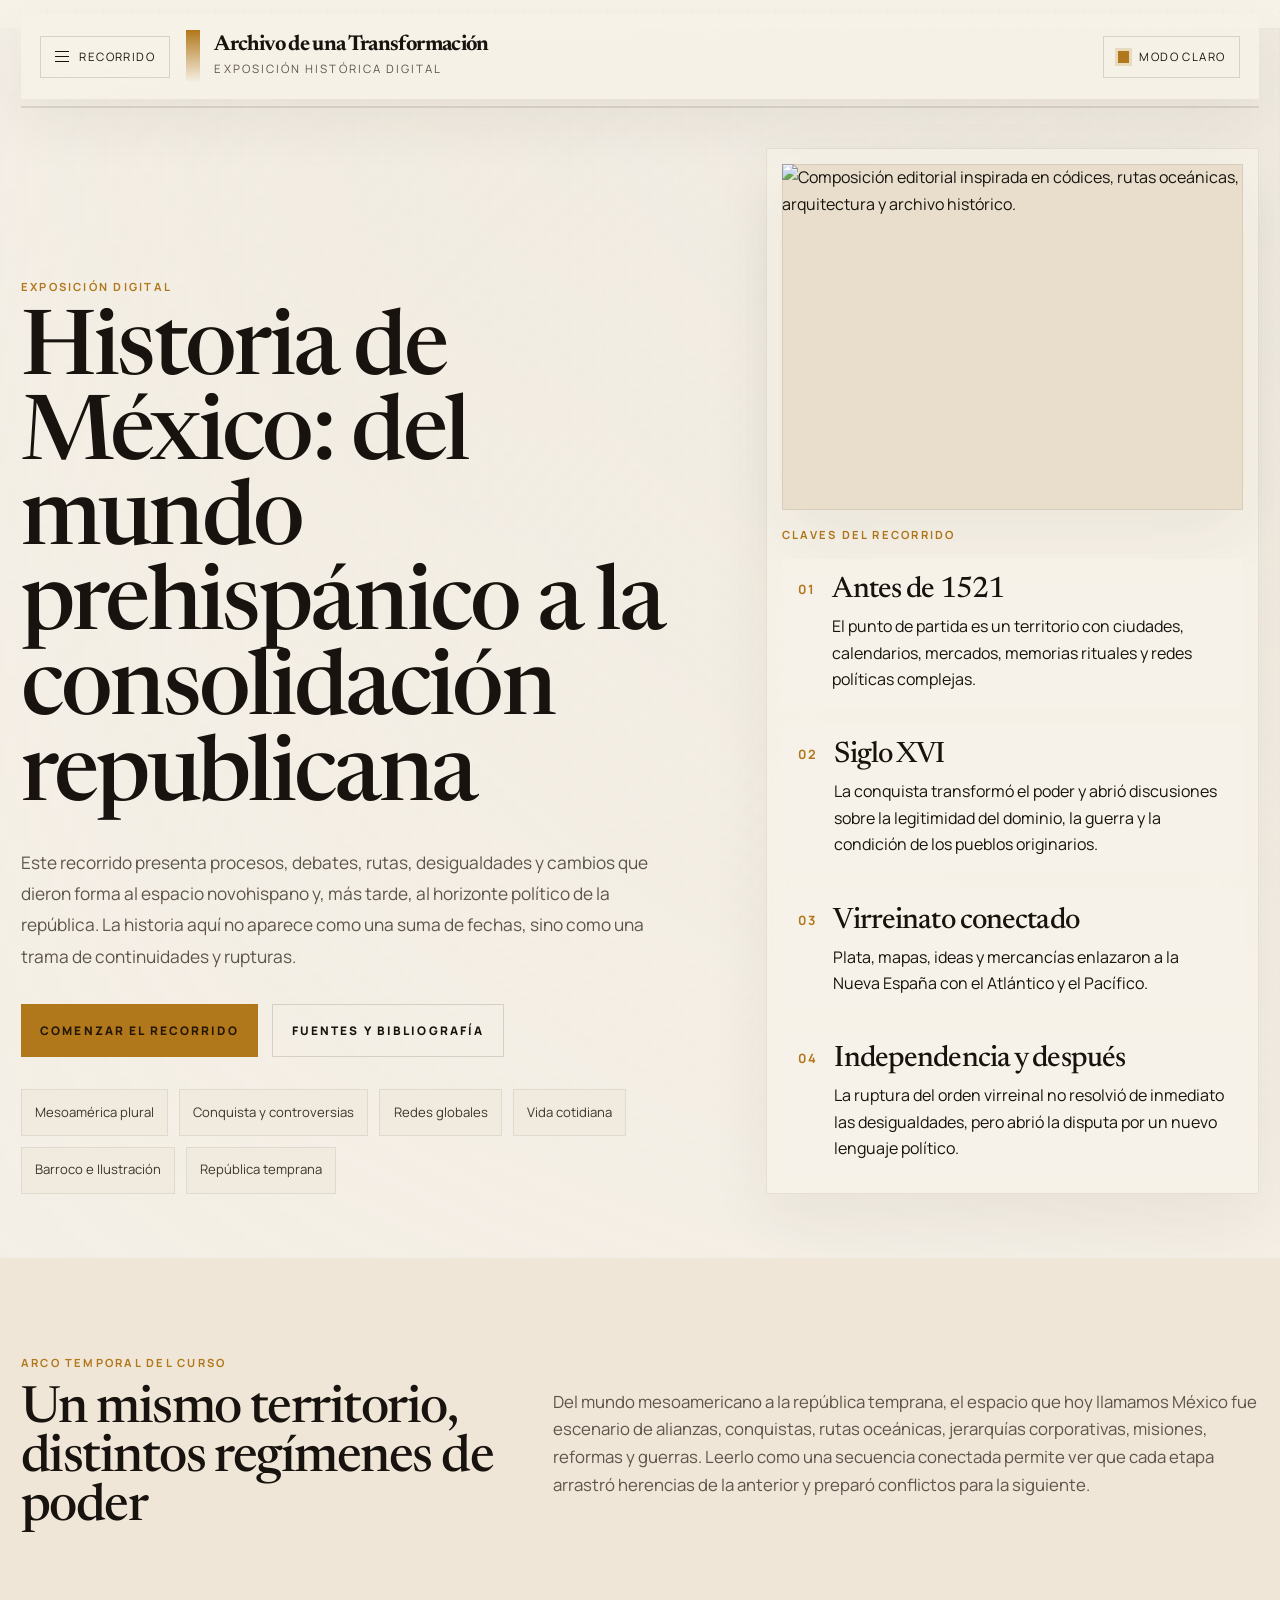
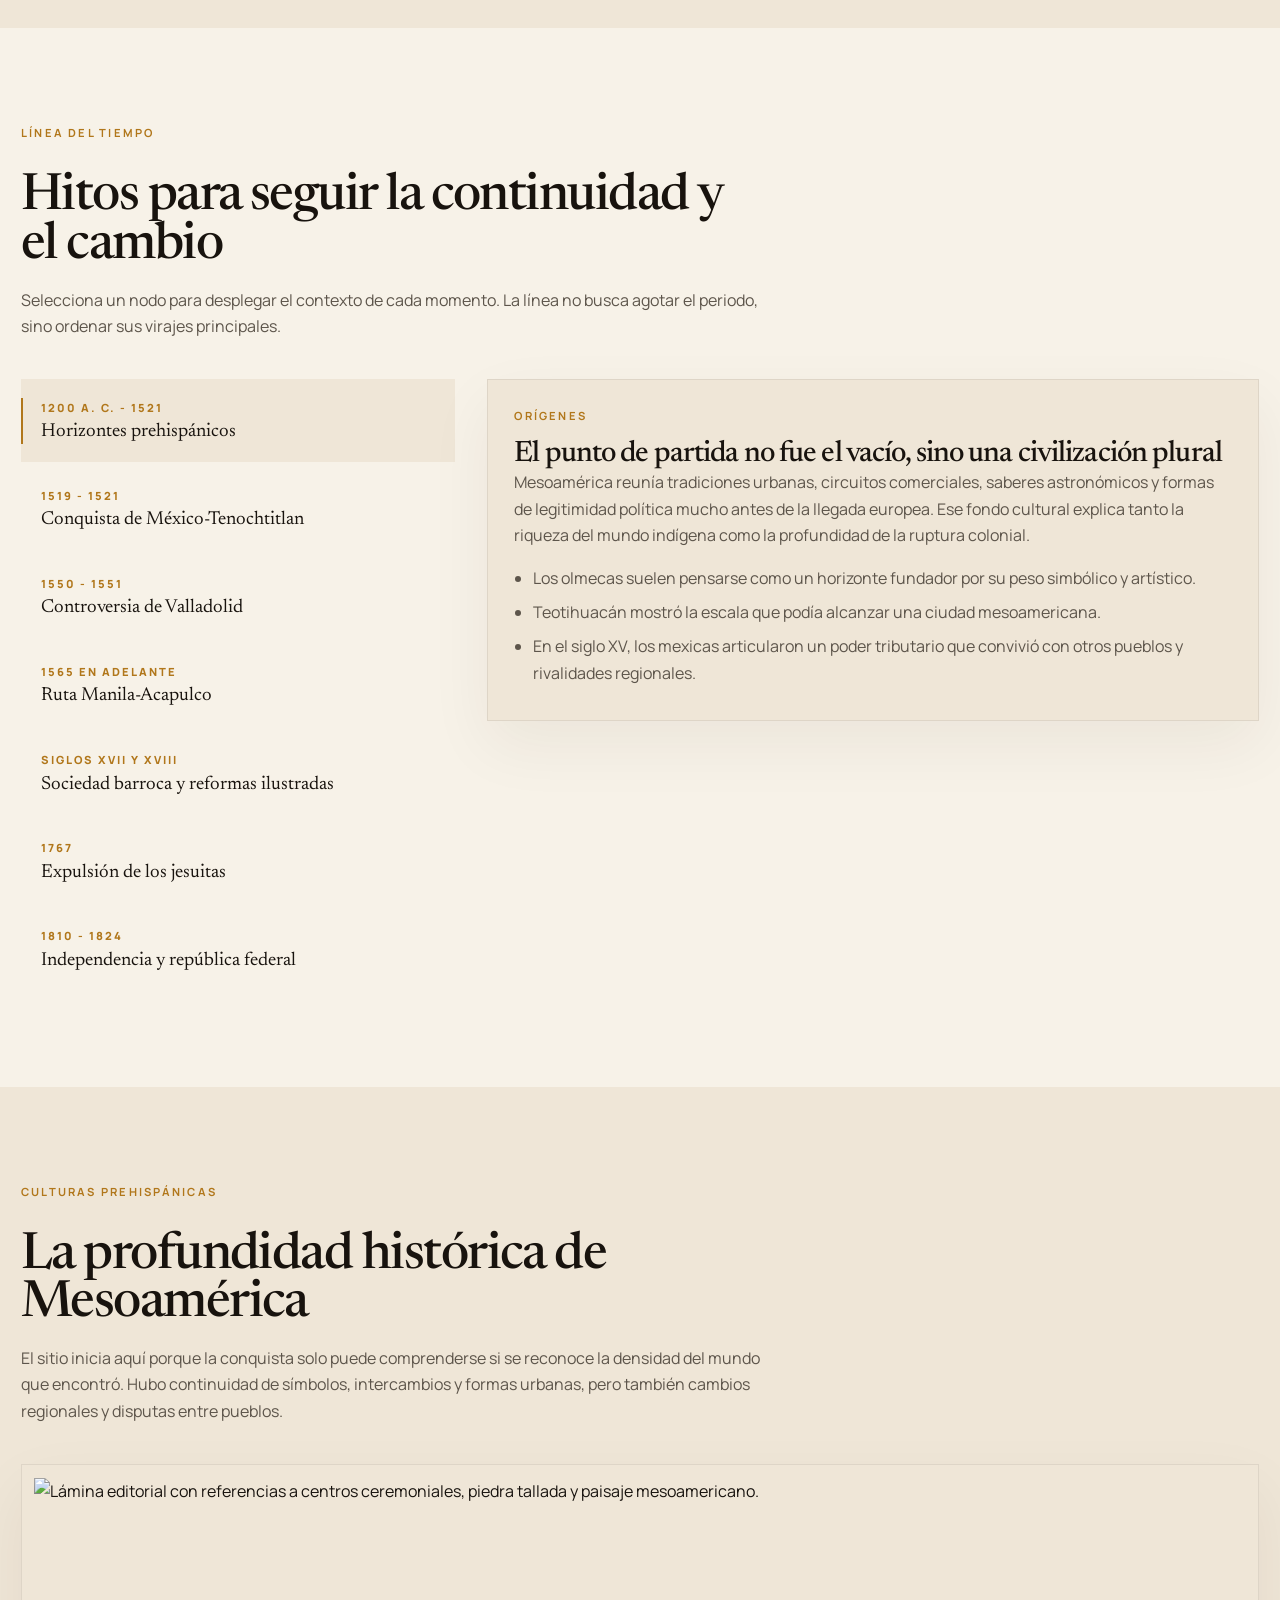
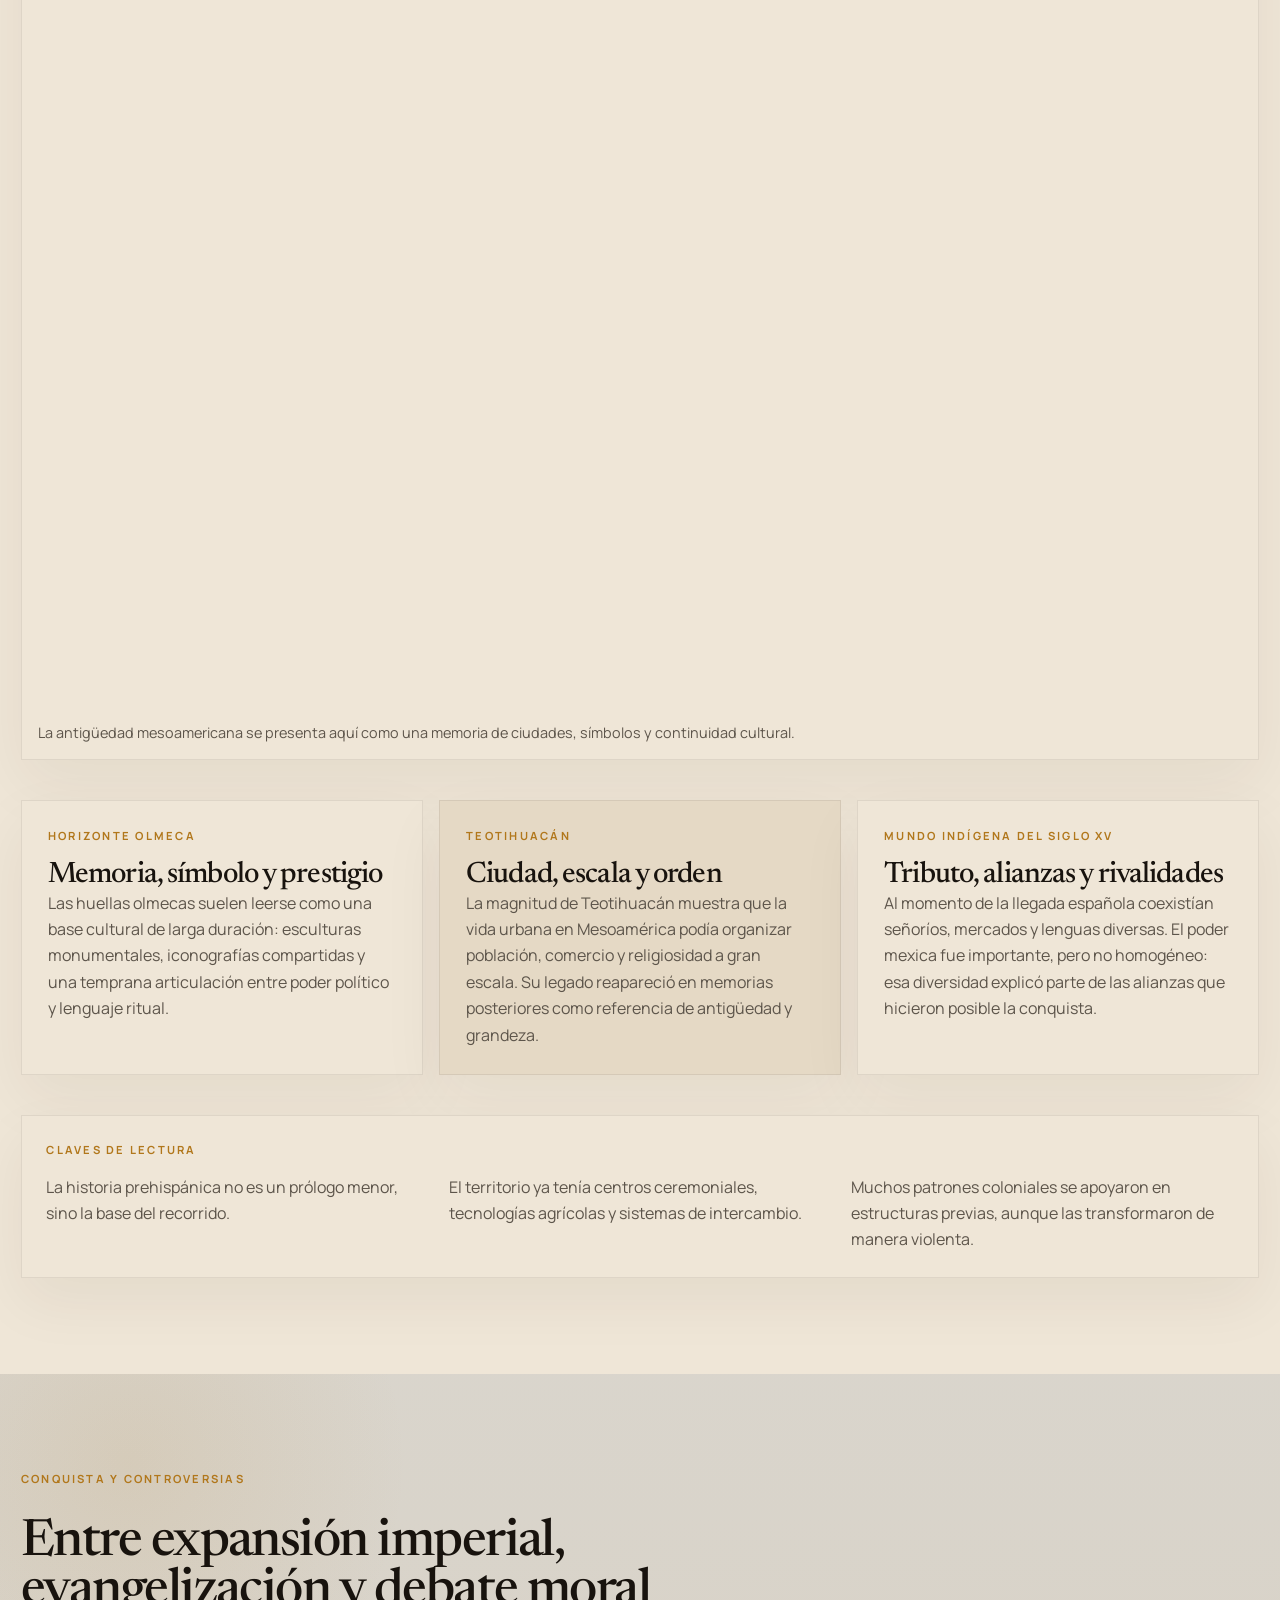
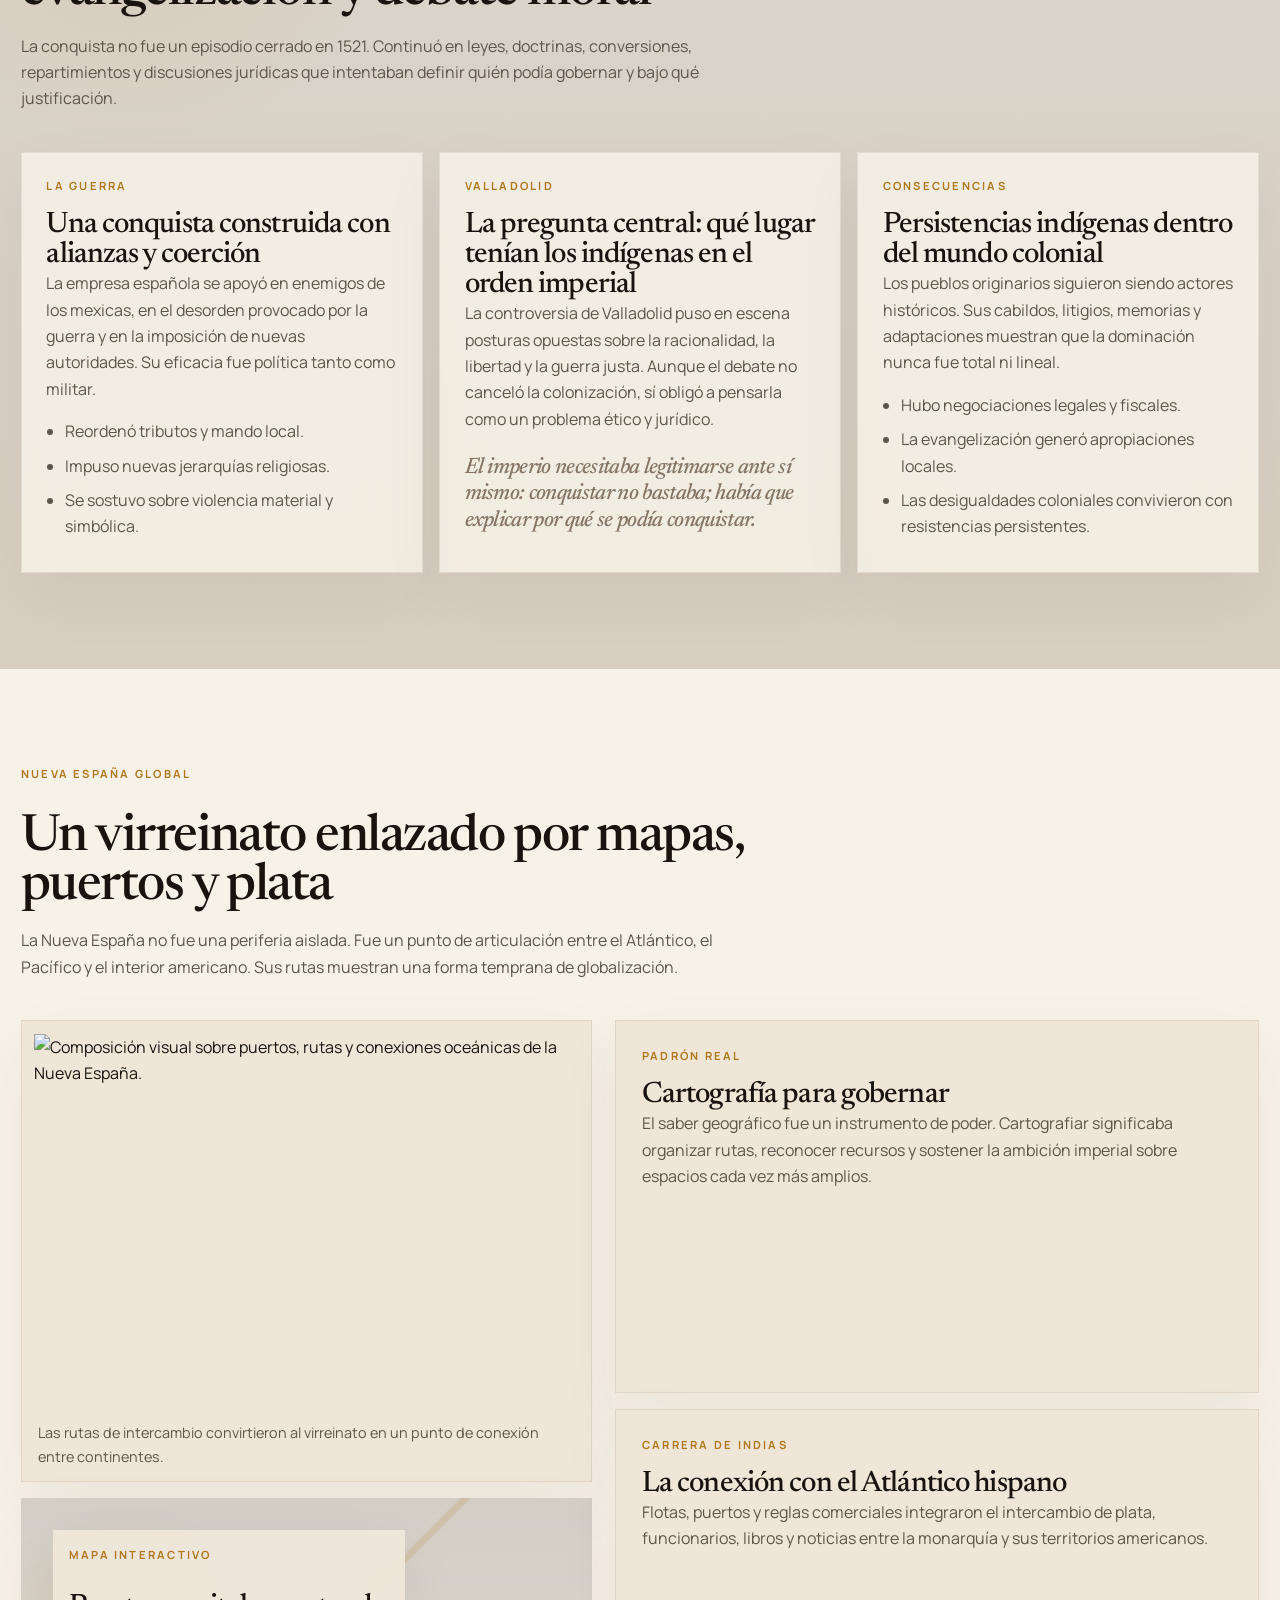
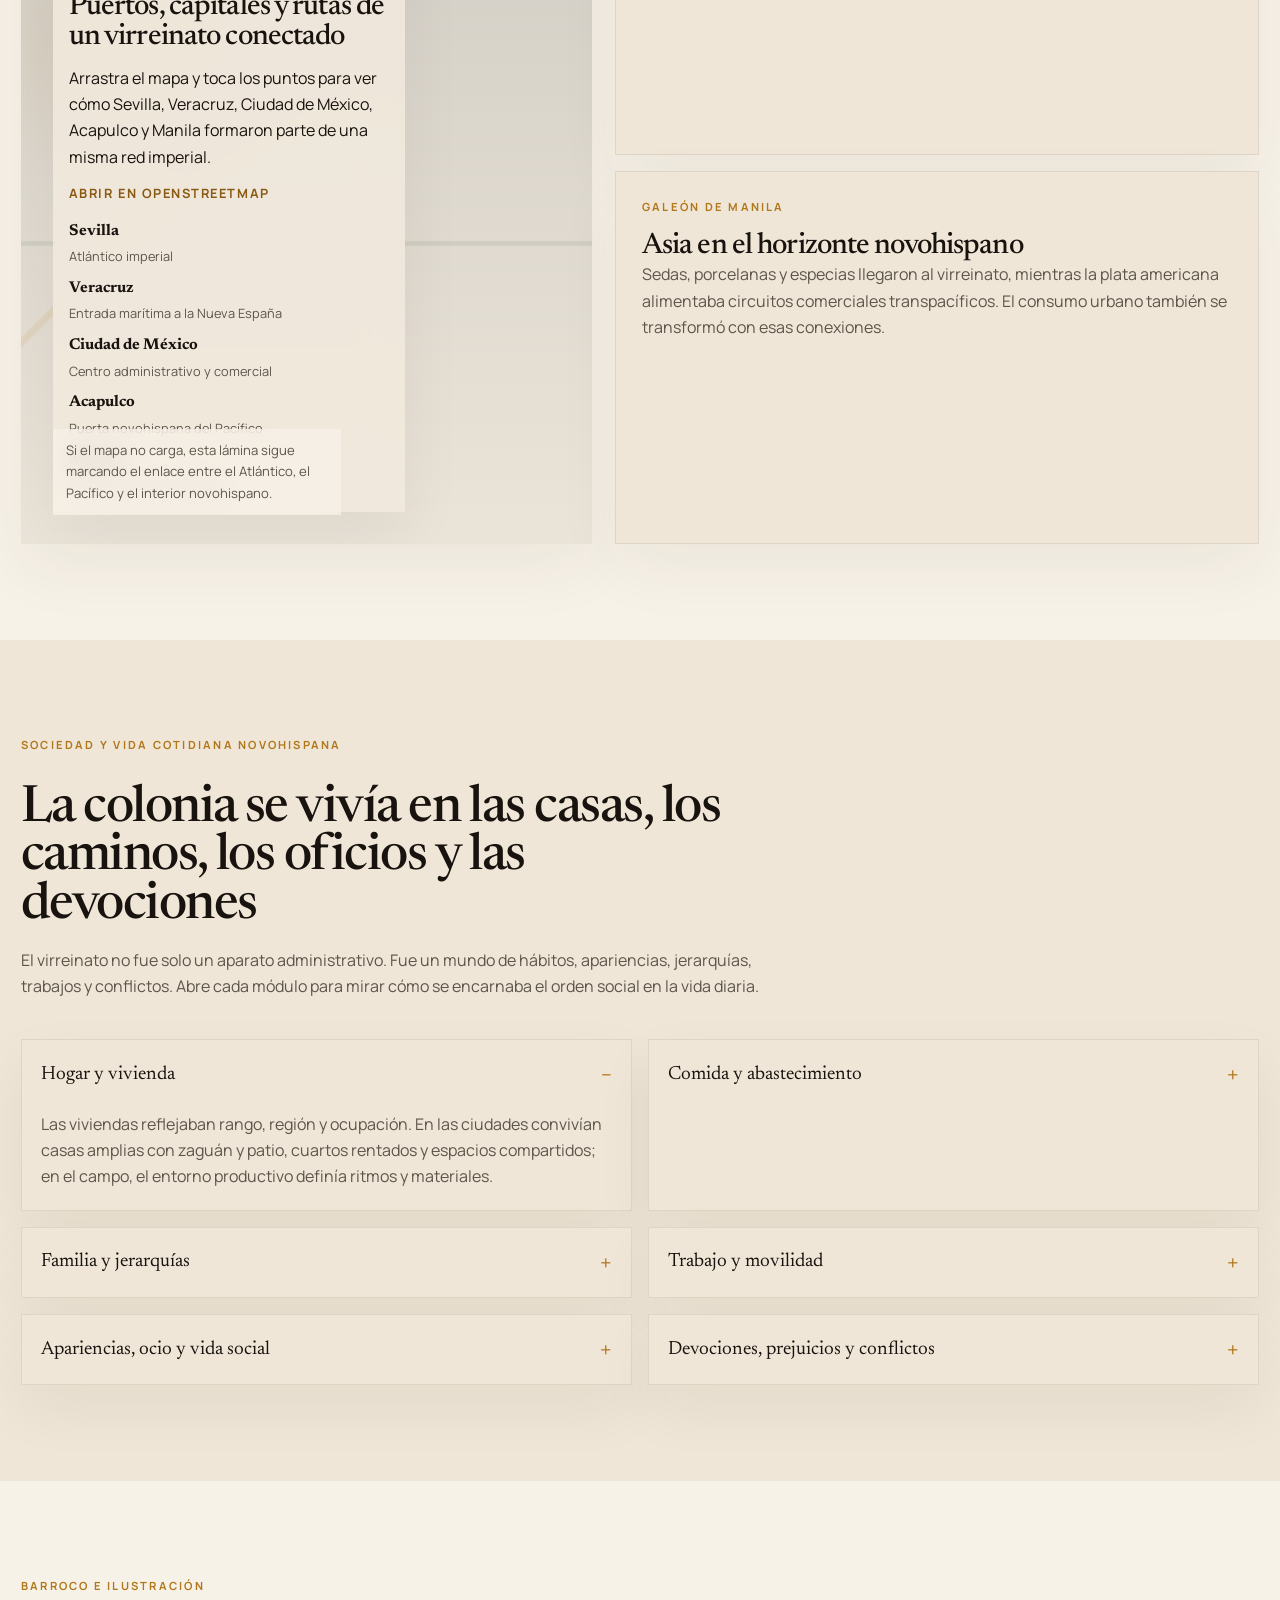
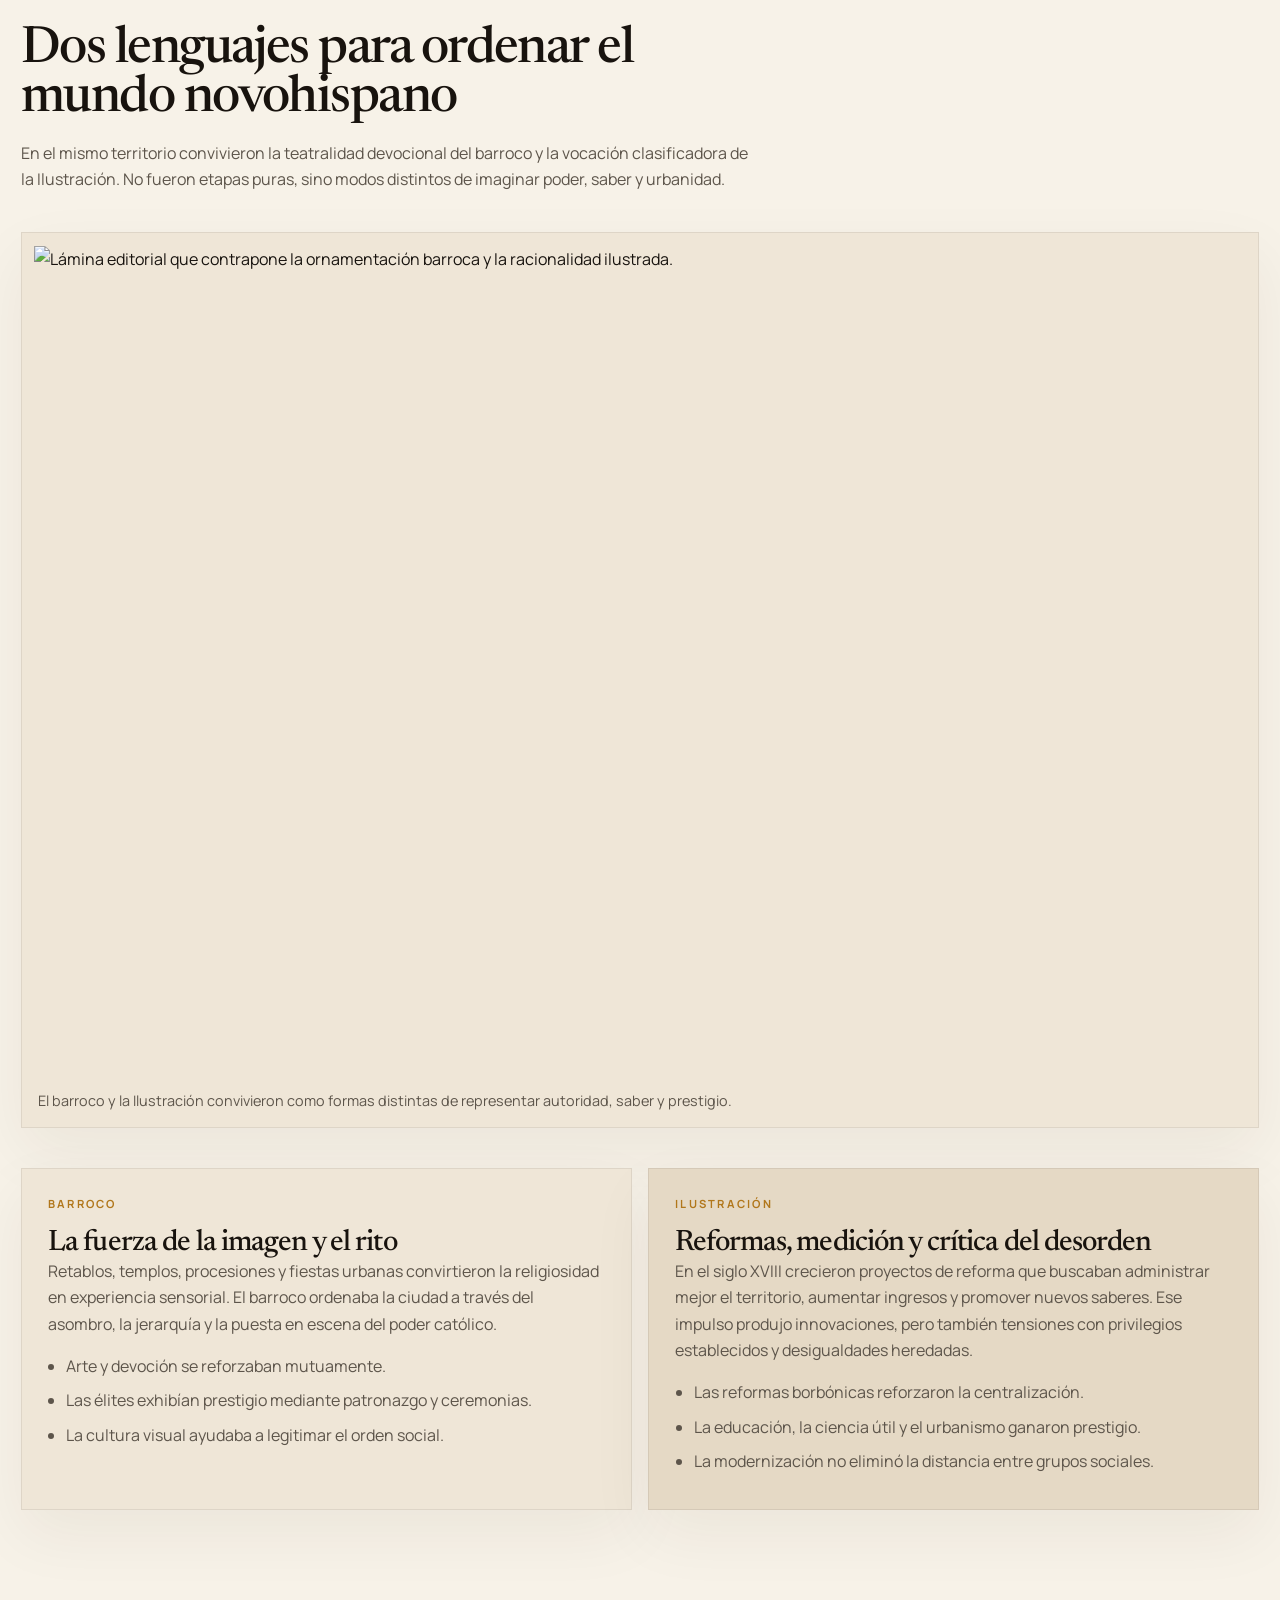
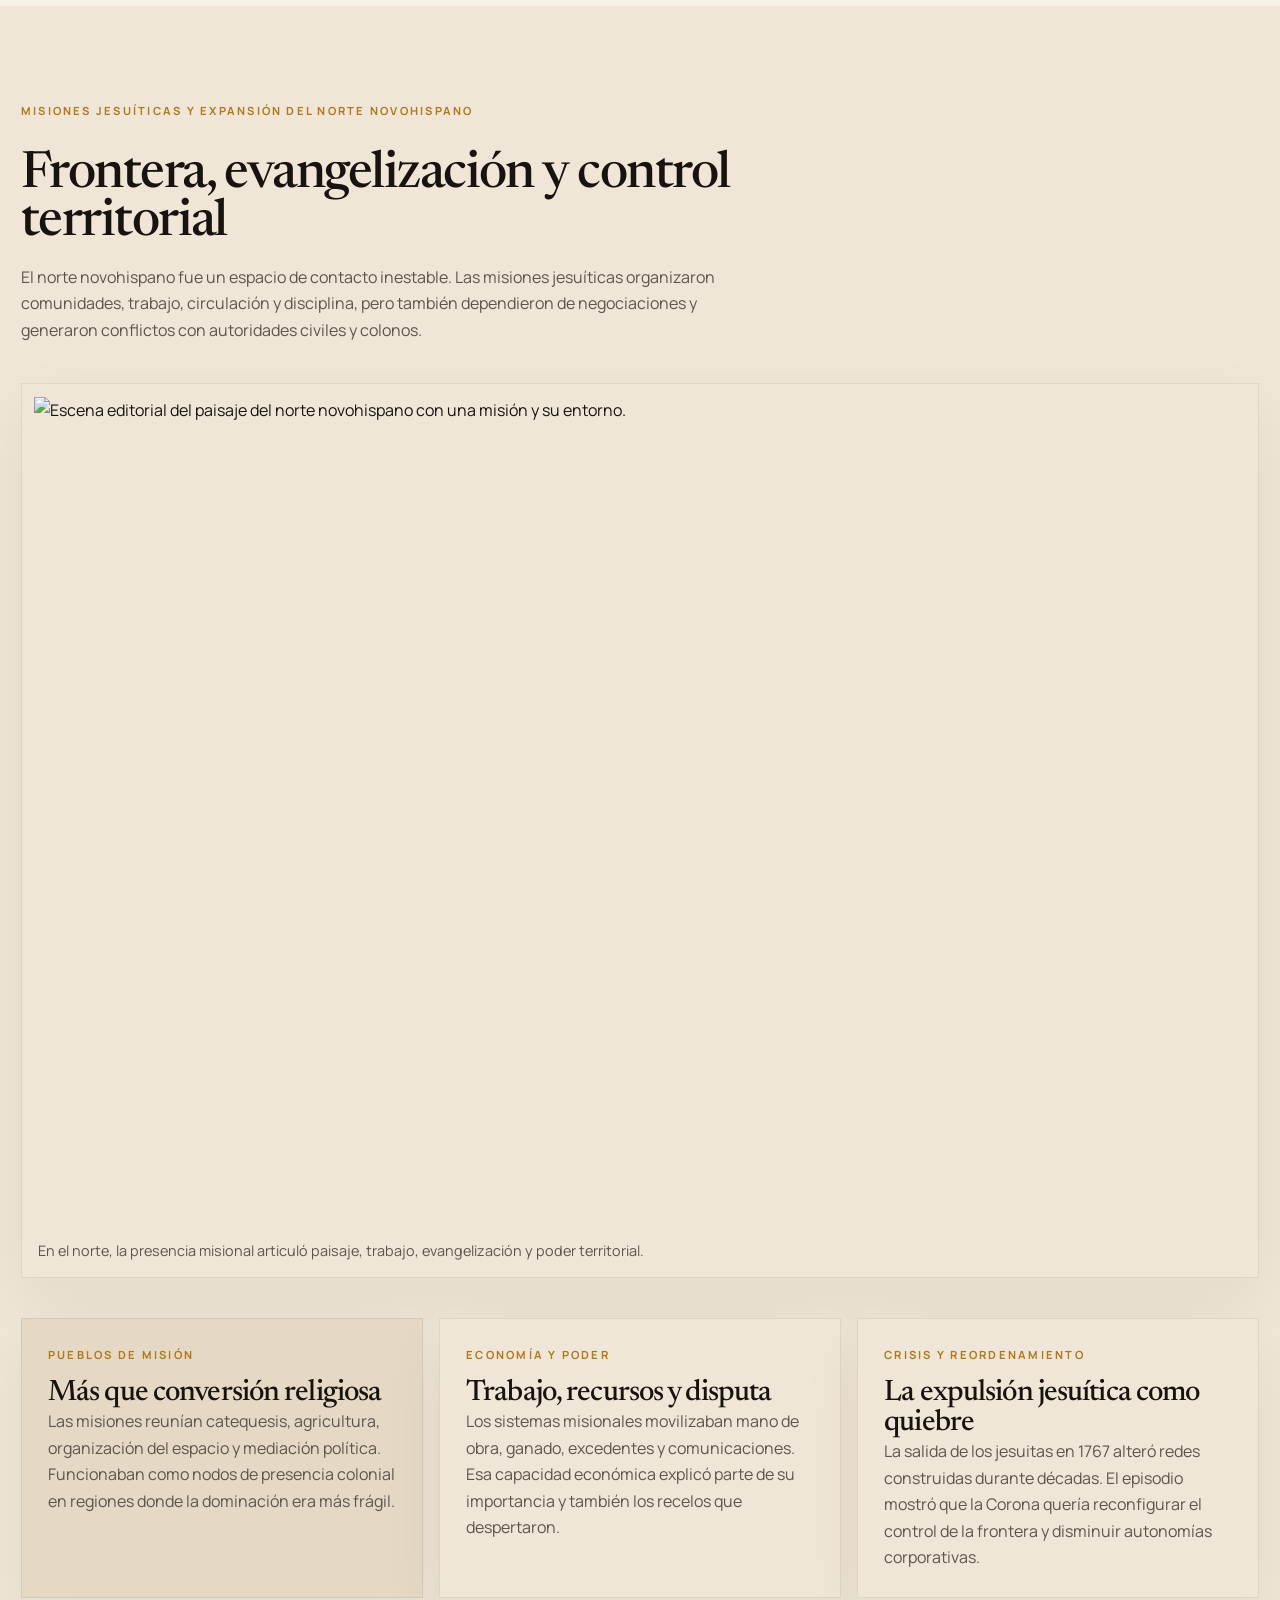
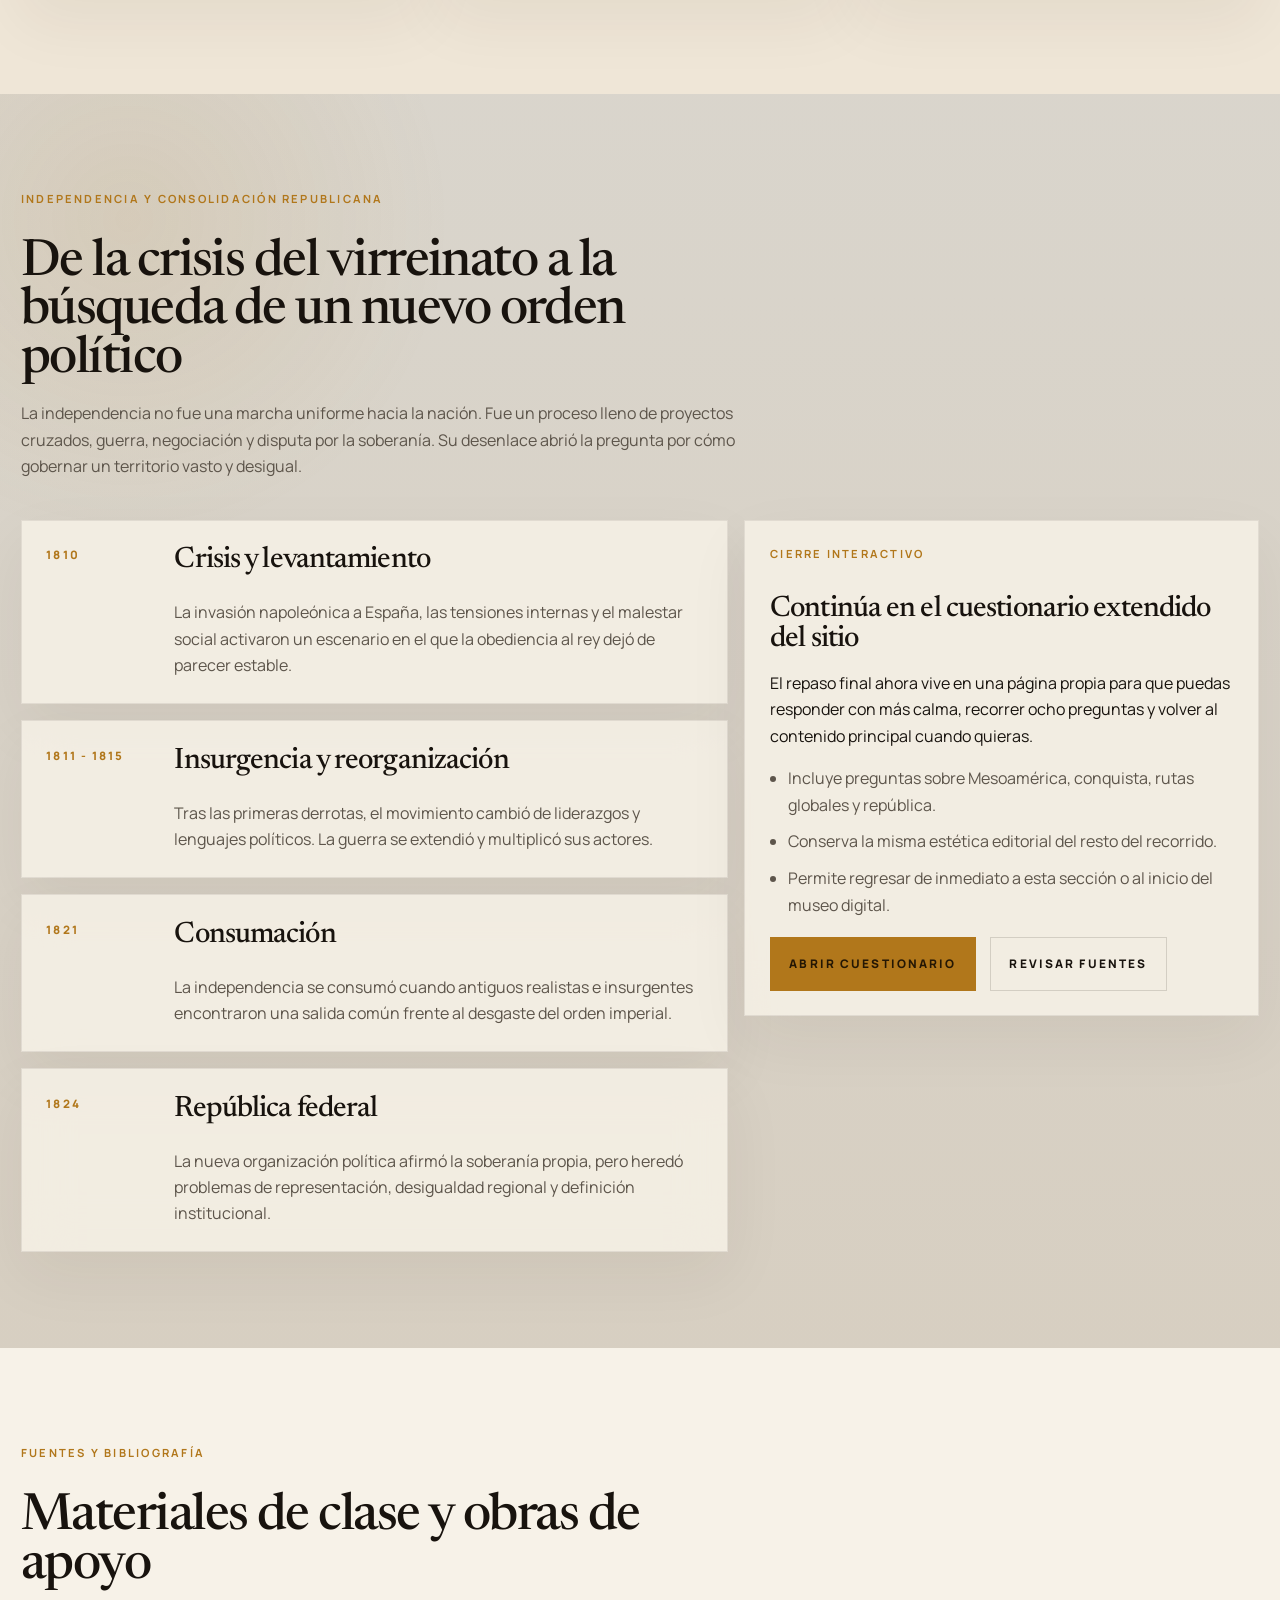
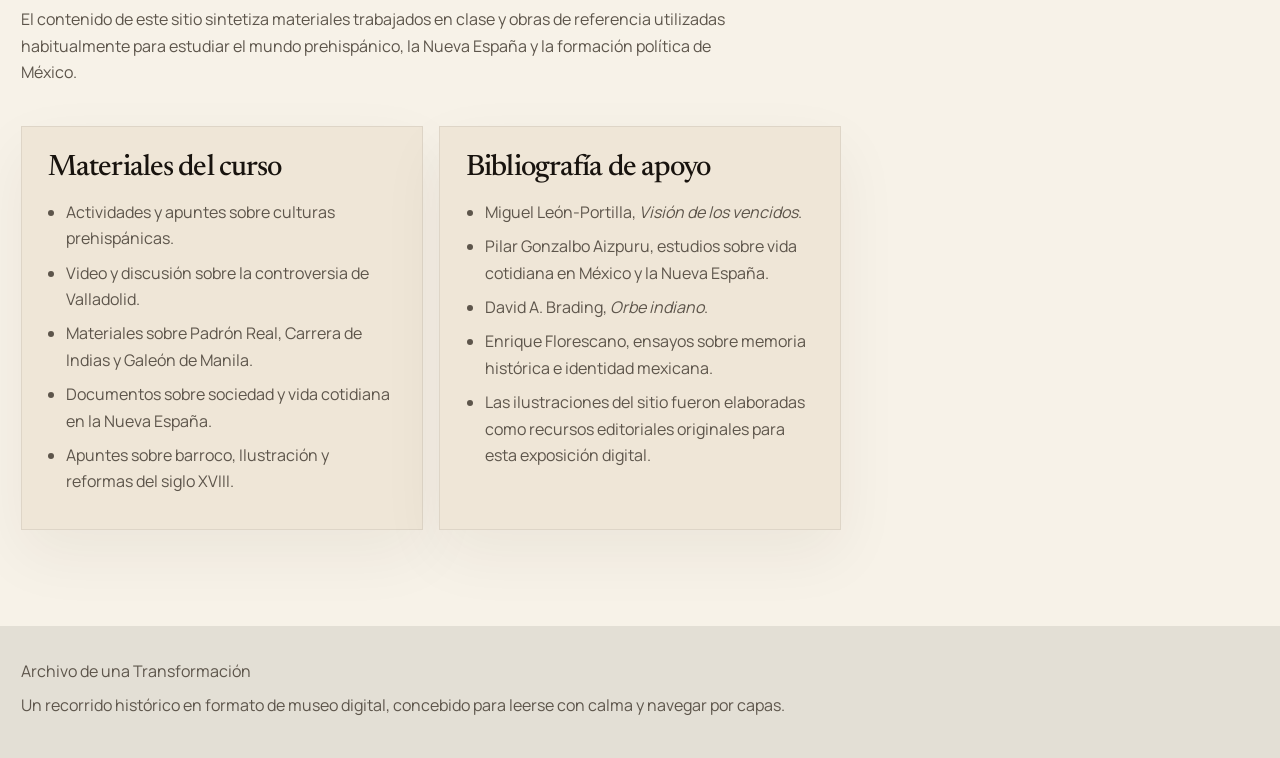
==== commit f0f3e81f: "Mejora masiva, añadidas animaciones, interacciones, quiz final" ====
--- a/index.html
+++ b/index.html
@@ -15,6 +15,11 @@
       href="https://fonts.googleapis.com/css2?family=Newsreader:opsz,wght@6..72,400;6..72,500;6..72,600;6..72,700&family=Manrope:wght@400;500;600;700;800&display=swap"
       rel="stylesheet"
     />
+    <link
+      rel="stylesheet"
+      href="https://unpkg.com/leaflet@1.9.4/dist/leaflet.css"
+      crossorigin="anonymous"
+    />
     <link rel="stylesheet" href="styles.css" />
   </head>
   <body>
@@ -22,6 +27,20 @@
 
     <header class="site-header">
       <nav class="site-nav container" aria-label="Navegación principal">
+        <button
+          class="menu-toggle"
+          type="button"
+          aria-expanded="false"
+          aria-controls="menu-principal"
+        >
+          <span class="menu-toggle-icon" aria-hidden="true">
+            <span></span>
+            <span></span>
+            <span></span>
+          </span>
+          <span class="menu-toggle-label">Recorrido</span>
+        </button>
+
         <a class="brand" href="#inicio">
           <span class="brand-mark" aria-hidden="true"></span>
           <span class="brand-text">
@@ -30,16 +49,41 @@
           </span>
         </a>
 
-        <button
-          class="menu-toggle"
-          type="button"
-          aria-expanded="false"
-          aria-controls="menu-principal"
-        >
-          Menú
-        </button>
-
-        <div class="nav-links" id="menu-principal">
+        <div class="nav-actions">
+          <button
+            class="theme-toggle"
+            type="button"
+            aria-pressed="false"
+            aria-label="Cambiar tema de color"
+          >
+            <span class="theme-toggle-dot" aria-hidden="true"></span>
+            <span class="theme-toggle-label">Modo claro</span>
+          </button>
+        </div>
+      </nav>
+
+      <div class="reading-progress" aria-hidden="true">
+        <span class="reading-progress-bar"></span>
+      </div>
+
+      <div class="menu-overlay" aria-hidden="true"></div>
+
+      <aside
+        class="menu-drawer"
+        id="menu-principal"
+        aria-label="Secciones del sitio"
+        aria-hidden="true"
+      >
+        <div class="menu-drawer-head">
+          <div>
+            <p class="eyebrow">Navegación</p>
+            <h2>Explora el recorrido</h2>
+          </div>
+          <button class="menu-close" type="button" aria-label="Cerrar menú">Cerrar</button>
+        </div>
+
+        <div class="menu-links">
+          <a href="#inicio">Inicio</a>
           <a href="#linea-del-tiempo">Línea del tiempo</a>
           <a href="#prehispanico">Culturas prehispánicas</a>
           <a href="#conquista">Conquista</a>
@@ -49,20 +93,17 @@
           <a href="#misiones">Misiones jesuíticas</a>
           <a href="#independencia">Independencia</a>
           <a href="#fuentes">Fuentes</a>
-        </div>
-
-        <div class="nav-actions">
-          <button
-            class="theme-toggle"
-            type="button"
-            aria-pressed="true"
-            aria-label="Cambiar tema de color"
-          >
-            <span class="theme-toggle-dot" aria-hidden="true"></span>
-            <span class="theme-toggle-label">Modo claro</span>
-          </button>
-        </div>
-      </nav>
+          <a href="quiz.html">Cuestionario extendido</a>
+        </div>
+
+        <div class="menu-drawer-footer">
+          <p>
+            Usa este menú para moverte por el museo digital y abrir el
+            cuestionario final en una página aparte.
+          </p>
+          <a class="button button-primary" href="quiz.html">Ir al cuestionario</a>
+        </div>
+      </aside>
     </header>
 
     <main id="contenido">
@@ -602,29 +643,41 @@
                 <figcaption>Las rutas de intercambio convirtieron al virreinato en un punto de conexión entre continentes.</figcaption>
               </figure>
 
-              <div class="route-map" aria-label="Esquema simplificado de rutas novohispanas">
-                <div class="route-node route-node-top-left">
-                  <strong>Sevilla</strong>
-                  <span>Carrera de Indias</span>
+              <div class="route-map" aria-labelledby="route-map-title">
+                <div
+                  class="route-map-canvas"
+                  id="route-map-canvas"
+                  aria-label="Mapa interactivo de nodos de la Nueva España global"
+                ></div>
+                <div class="route-map-panel">
+                  <p class="card-kicker">Mapa interactivo</p>
+                  <h3 id="route-map-title">Puertos, capitales y rutas de un virreinato conectado</h3>
+                  <p>
+                    Arrastra el mapa y toca los puntos para ver cómo Sevilla,
+                    Veracruz, Ciudad de México, Acapulco y Manila formaron parte
+                    de una misma red imperial.
+                  </p>
+                  <div class="route-links">
+                    <a
+                      href="https://www.openstreetmap.org/#map=2/20/-35"
+                      target="_blank"
+                      rel="noopener noreferrer"
+                    >
+                      Abrir en OpenStreetMap
+                    </a>
+                  </div>
+                  <ul class="route-key">
+                    <li><strong>Sevilla</strong><span>Atlántico imperial</span></li>
+                    <li><strong>Veracruz</strong><span>Entrada marítima a la Nueva España</span></li>
+                    <li><strong>Ciudad de México</strong><span>Centro administrativo y comercial</span></li>
+                    <li><strong>Acapulco</strong><span>Puerta novohispana del Pacífico</span></li>
+                    <li><strong>Manila</strong><span>Vínculo asiático del galeón</span></li>
+                  </ul>
                 </div>
-                <div class="route-node route-node-center">
-                  <strong>Veracruz</strong>
-                  <span>Entrada atlántica</span>
+                <div class="route-map-fallback">
+                  Si el mapa no carga, esta lámina sigue marcando el enlace entre
+                  el Atlántico, el Pacífico y el interior novohispano.
                 </div>
-                <div class="route-node route-node-bottom-left">
-                  <strong>Ciudad de México</strong>
-                  <span>Centro político y comercial</span>
-                </div>
-                <div class="route-node route-node-bottom-right">
-                  <strong>Acapulco</strong>
-                  <span>Puerta del Pacífico</span>
-                </div>
-                <div class="route-node route-node-top-right">
-                  <strong>Manila</strong>
-                  <span>Conexión asiática</span>
-                </div>
-                <div class="route-label route-label-atlantic">Atlántico</div>
-                <div class="route-label route-label-pacific">Pacífico</div>
               </div>
             </div>
 
@@ -1005,34 +1058,23 @@
               </article>
             </div>
 
-            <aside class="quiz-card" aria-labelledby="quiz-title">
+            <aside class="quiz-card quiz-card-portal" aria-labelledby="quiz-portal-title">
               <p class="card-kicker">Cierre interactivo</p>
-              <h3 id="quiz-title">Tres preguntas para repasar el recorrido</h3>
-              <form class="quiz-form" id="quiz-form">
-                <fieldset>
-                  <legend>1. ¿Qué idea resume mejor la Nueva España global?</legend>
-                  <label><input type="radio" name="q1" value="a" /> Fue un territorio aislado del comercio asiático.</label>
-                  <label><input type="radio" name="q1" value="b" /> Fue un nodo que conectó el Atlántico y el Pacífico.</label>
-                  <label><input type="radio" name="q1" value="c" /> Solo dependió del intercambio interno rural.</label>
-                </fieldset>
-
-                <fieldset>
-                  <legend>2. Valladolid fue importante porque...</legend>
-                  <label><input type="radio" name="q2" value="a" /> convirtió la conquista en un problema moral y jurídico.</label>
-                  <label><input type="radio" name="q2" value="b" /> eliminó de inmediato el sistema colonial.</label>
-                  <label><input type="radio" name="q2" value="c" /> prohibió toda forma de evangelización.</label>
-                </fieldset>
-
-                <fieldset>
-                  <legend>3. ¿La independencia significó automáticamente igualdad social?</legend>
-                  <label><input type="radio" name="q3" value="a" /> Sí, porque desaparecieron las herencias coloniales.</label>
-                  <label><input type="radio" name="q3" value="b" /> No, porque la república arrastró viejas desigualdades.</label>
-                  <label><input type="radio" name="q3" value="c" /> Sí, porque todas las regiones aceptaron el mismo proyecto.</label>
-                </fieldset>
-
-                <button class="button button-primary" type="submit">Revisar respuestas</button>
-                <p class="quiz-result" id="quiz-result" aria-live="polite"></p>
-              </form>
+              <h3 id="quiz-portal-title">Continúa en el cuestionario extendido del sitio</h3>
+              <p>
+                El repaso final ahora vive en una página propia para que puedas
+                responder con más calma, recorrer ocho preguntas y volver al
+                contenido principal cuando quieras.
+              </p>
+              <ul class="quiz-preview-list">
+                <li>Incluye preguntas sobre Mesoamérica, conquista, rutas globales y república.</li>
+                <li>Conserva la misma estética editorial del resto del recorrido.</li>
+                <li>Permite regresar de inmediato a esta sección o al inicio del museo digital.</li>
+              </ul>
+              <div class="hero-actions quiz-portal-actions">
+                <a class="button button-primary" href="quiz.html">Abrir cuestionario</a>
+                <a class="button button-secondary" href="#fuentes">Revisar fuentes</a>
+              </div>
             </aside>
           </div>
         </div>
@@ -1085,6 +1127,10 @@
       </div>
     </footer>
 
+    <script
+      src="https://unpkg.com/leaflet@1.9.4/dist/leaflet.js"
+      crossorigin="anonymous"
+    ></script>
     <script src="script.js"></script>
   </body>
 </html>
--- a/styles.css
+++ b/styles.css
@@ -131,13 +131,18 @@
 .site-header {
   position: sticky;
   top: 0;
-  z-index: 200;
+  z-index: 260;
   padding-top: 0.9rem;
+  pointer-events: none;
+}
+
+.site-header > * {
+  pointer-events: auto;
 }
 
 .site-nav {
   display: grid;
-  grid-template-columns: auto 1fr auto auto;
+  grid-template-columns: auto 1fr auto;
   align-items: center;
   gap: 1rem;
   padding: 1rem 1.2rem;
@@ -146,6 +151,24 @@
   box-shadow: var(--shadow-soft);
 }
 
+.reading-progress {
+  width: var(--content-width);
+  height: 2px;
+  margin: 0.45rem auto 0;
+  background: color-mix(in srgb, var(--text) 10%, transparent);
+  overflow: hidden;
+}
+
+.reading-progress-bar {
+  display: block;
+  width: 100%;
+  height: 100%;
+  transform: scaleX(0);
+  transform-origin: left center;
+  background: linear-gradient(90deg, var(--primary) 0%, color-mix(in srgb, var(--secondary) 55%, var(--primary)) 100%);
+  opacity: 0.82;
+}
+
 .brand {
   display: inline-flex;
   align-items: center;
@@ -183,34 +206,16 @@
   text-transform: uppercase;
 }
 
-.nav-links {
-  display: flex;
-  justify-content: center;
-  flex-wrap: wrap;
-  gap: 0.65rem 1.4rem;
-}
-
-.nav-links a {
-  color: var(--muted);
-  font-family: var(--serif);
-  font-size: 1rem;
-  letter-spacing: -0.01em;
-  transition: color 0.2s ease;
-}
-
-.nav-links a:hover,
-.nav-links a:focus-visible {
-  color: var(--text);
-}
-
 .nav-actions {
   display: flex;
   align-items: center;
   gap: 0.8rem;
+  justify-self: end;
 }
 
 .theme-toggle,
-.menu-toggle {
+.menu-toggle,
+.menu-close {
   display: inline-flex;
   align-items: center;
   gap: 0.65rem;
@@ -228,6 +233,12 @@
   box-shadow: inset 0 0 0 1px var(--outline-strong);
 }
 
+.menu-toggle,
+.menu-close {
+  background: transparent;
+  box-shadow: inset 0 0 0 1px var(--outline-strong);
+}
+
 .theme-toggle-dot {
   width: 0.72rem;
   height: 0.72rem;
@@ -240,8 +251,146 @@
 }
 
 .menu-toggle {
-  display: none;
   justify-content: center;
+  min-width: 7.5rem;
+}
+
+.menu-toggle-icon {
+  display: grid;
+  gap: 4px;
+  width: 0.9rem;
+}
+
+.menu-toggle-icon span {
+  display: block;
+  width: 100%;
+  height: 1px;
+  background: currentColor;
+  transition: transform 0.24s ease, opacity 0.24s ease;
+}
+
+.menu-toggle-label {
+  white-space: nowrap;
+}
+
+.menu-overlay {
+  position: fixed;
+  inset: 0;
+  z-index: 250;
+  background: rgba(10, 10, 10, 0.24);
+  backdrop-filter: blur(8px);
+  opacity: 0;
+  visibility: hidden;
+  transition: opacity 0.28s ease, visibility 0.28s ease;
+}
+
+.menu-drawer {
+  position: fixed;
+  left: 0.9rem;
+  top: 1rem;
+  z-index: 255;
+  width: min(24rem, calc(100vw - 1.8rem));
+  max-height: calc(100svh - 2rem);
+  display: grid;
+  gap: 1.4rem;
+  padding: 1.25rem;
+  background: var(--glass-strong);
+  backdrop-filter: blur(30px);
+  box-shadow: var(--shadow-deep);
+  overflow: auto;
+  opacity: 0;
+  visibility: hidden;
+  transform: translateX(-1.2rem);
+  transition:
+    opacity 0.28s ease,
+    transform 0.32s ease,
+    visibility 0.28s ease;
+}
+
+.menu-drawer::before {
+  content: "";
+  position: absolute;
+  inset: 0;
+  box-shadow: inset 0 0 0 1px var(--outline-strong);
+  pointer-events: none;
+}
+
+.menu-drawer-head,
+.menu-drawer-footer {
+  position: relative;
+  z-index: 1;
+}
+
+.menu-drawer-head {
+  display: flex;
+  align-items: flex-start;
+  justify-content: space-between;
+  gap: 1rem;
+}
+
+.menu-drawer-head h2 {
+  font-size: clamp(1.6rem, 3vw, 2.2rem);
+}
+
+.menu-close {
+  flex: 0 0 auto;
+}
+
+.menu-links {
+  position: relative;
+  z-index: 1;
+  display: grid;
+  gap: 0.32rem;
+}
+
+.menu-links a {
+  display: block;
+  padding: 0.95rem 1rem;
+  color: var(--text);
+  font-family: var(--serif);
+  font-size: 1.2rem;
+  line-height: 1.08;
+  background: color-mix(in srgb, var(--surface) 84%, transparent);
+  box-shadow: inset 0 0 0 1px var(--outline);
+  transition: transform 0.2s ease, background-color 0.2s ease, color 0.2s ease;
+}
+
+.menu-links a:hover,
+.menu-links a:focus-visible {
+  transform: translateX(4px);
+  background: var(--surface-high);
+}
+
+.menu-drawer-footer {
+  display: grid;
+  gap: 0.9rem;
+  color: var(--muted);
+}
+
+.site-header.menu-open .menu-overlay,
+.site-header.menu-open .menu-drawer {
+  opacity: 1;
+  visibility: visible;
+}
+
+.site-header.menu-open .menu-drawer {
+  transform: translateX(0);
+}
+
+.site-header.menu-open .menu-toggle-icon span:nth-child(1) {
+  transform: translateY(5px) rotate(45deg);
+}
+
+.site-header.menu-open .menu-toggle-icon span:nth-child(2) {
+  opacity: 0;
+}
+
+.site-header.menu-open .menu-toggle-icon span:nth-child(3) {
+  transform: translateY(-5px) rotate(-45deg);
+}
+
+body.has-locked-scroll {
+  overflow: hidden;
 }
 
 .hero {
@@ -413,9 +562,12 @@
 .button:focus-visible,
 .theme-toggle:focus-visible,
 .menu-toggle:focus-visible,
+.menu-close:focus-visible,
 .timeline-trigger:focus-visible,
 .accordion-trigger:focus-visible,
-.quiz-form input:focus-visible {
+.quiz-form input:focus-visible,
+.menu-links a:focus-visible,
+.route-links a:focus-visible {
   outline: 2px solid var(--primary);
   outline-offset: 3px;
 }
@@ -731,26 +883,119 @@
 .route-map {
   min-height: 27rem;
   padding: 2rem;
+  overflow: hidden;
   background:
     linear-gradient(160deg, color-mix(in srgb, var(--secondary) 10%, transparent) 0%, transparent 100%),
     color-mix(in srgb, var(--surface-low) 90%, black 10%);
 }
 
+.route-map-canvas {
+  position: absolute;
+  inset: 0;
+  z-index: 0;
+  background:
+    radial-gradient(circle at 18% 24%, color-mix(in srgb, var(--primary) 14%, transparent) 0%, transparent 22%),
+    linear-gradient(180deg, color-mix(in srgb, var(--surface) 82%, black 18%) 0%, color-mix(in srgb, var(--surface-low) 88%, black 12%) 100%);
+}
+
+.route-map .leaflet-container {
+  width: 100%;
+  height: 100%;
+  background: transparent;
+  font-family: var(--sans);
+  filter: saturate(0.72) contrast(0.96) sepia(0.14);
+}
+
+.route-map .leaflet-tile {
+  filter: grayscale(0.22) sepia(0.24);
+}
+
 .route-map::after {
   content: "";
   position: absolute;
-  inset: 2rem;
+  inset: 0;
   pointer-events: none;
   background:
+    linear-gradient(180deg, color-mix(in srgb, var(--surface) 18%, transparent) 0%, color-mix(in srgb, var(--surface) 64%, transparent) 100%),
     linear-gradient(135deg, transparent 0%, transparent 36%, color-mix(in srgb, var(--primary) 24%, transparent) 36.3%, color-mix(in srgb, var(--primary) 24%, transparent) 36.8%, transparent 37.1%, transparent 100%),
-    linear-gradient(180deg, transparent 0%, transparent 53%, color-mix(in srgb, var(--secondary) 22%, transparent) 53.2%, color-mix(in srgb, var(--secondary) 22%, transparent) 53.7%, transparent 54%, transparent 100%),
-    linear-gradient(45deg, transparent 0%, transparent 58%, color-mix(in srgb, var(--tertiary) 20%, transparent) 58.3%, color-mix(in srgb, var(--tertiary) 20%, transparent) 58.7%, transparent 59%, transparent 100%);
+    linear-gradient(180deg, transparent 0%, transparent 53%, color-mix(in srgb, var(--secondary) 22%, transparent) 53.2%, color-mix(in srgb, var(--secondary) 22%, transparent) 53.7%, transparent 54%, transparent 100%);
   z-index: 0;
+}
+
+.route-map-panel,
+.route-map-fallback {
+  position: relative;
+  z-index: 2;
+}
+
+.route-map-panel {
+  display: grid;
+  gap: 0.8rem;
+  max-width: 22rem;
+  padding: 1rem;
+  background: color-mix(in srgb, var(--glass-strong) 94%, transparent);
+  backdrop-filter: blur(20px);
+  box-shadow: var(--shadow-soft);
+}
+
+.route-links {
+  display: flex;
+  flex-wrap: wrap;
+  gap: 0.8rem;
+}
+
+.route-links a {
+  color: var(--primary-strong);
+  font-size: 0.8rem;
+  font-weight: 700;
+  letter-spacing: 0.12em;
+  text-transform: uppercase;
+}
+
+.route-key {
+  display: grid;
+  gap: 0.55rem;
+  margin: 0.15rem 0 0;
+  padding: 0;
+  list-style: none;
+}
+
+.route-key li {
+  display: grid;
+  gap: 0.08rem;
+}
+
+.route-key strong {
+  font-family: var(--serif);
+  font-size: 0.98rem;
+}
+
+.route-key span {
+  color: var(--muted);
+  font-size: 0.8rem;
+}
+
+.route-map-fallback {
+  position: absolute;
+  left: 2rem;
+  bottom: 1.8rem;
+  max-width: 18rem;
+  padding: 0.65rem 0.85rem;
+  color: var(--muted);
+  font-size: 0.82rem;
+  background: color-mix(in srgb, var(--glass) 88%, transparent);
+  backdrop-filter: blur(14px);
+  transition: opacity 0.25s ease;
+}
+
+.route-map.is-loaded .route-map-fallback {
+  opacity: 0;
+  pointer-events: none;
 }
 
 .route-node {
   position: absolute;
-  z-index: 1;
+  z-index: 2;
   display: grid;
   gap: 0.18rem;
   max-width: 10rem;
@@ -808,7 +1053,7 @@
 
 .route-label {
   position: absolute;
-  z-index: 1;
+  z-index: 2;
   letter-spacing: 0.14em;
   text-transform: uppercase;
 }
@@ -821,6 +1066,39 @@
 .route-label-pacific {
   right: 2rem;
   top: 12.2rem;
+}
+
+.route-map .leaflet-popup-content-wrapper,
+.route-map .leaflet-popup-tip {
+  background: color-mix(in srgb, var(--surface) 94%, var(--surface-low));
+  color: var(--text);
+  box-shadow: var(--shadow-soft);
+}
+
+.route-map .leaflet-popup-content {
+  margin: 0.85rem 0.95rem;
+  font-family: var(--sans);
+  line-height: 1.5;
+}
+
+.route-map .leaflet-popup-content strong {
+  display: block;
+  margin-bottom: 0.3rem;
+  font-family: var(--serif);
+  font-size: 1.05rem;
+}
+
+.route-map .leaflet-control-zoom {
+  border: 0;
+  box-shadow: var(--shadow-soft);
+}
+
+.route-map .leaflet-control-zoom a {
+  width: 2rem;
+  height: 2rem;
+  border: 0;
+  background: color-mix(in srgb, var(--surface) 92%, var(--surface-low));
+  color: var(--text);
 }
 
 .accordion-grid,
@@ -931,6 +1209,215 @@
   color: var(--primary);
 }
 
+.quiz-card-portal {
+  display: grid;
+  gap: 1rem;
+}
+
+.quiz-preview-list {
+  display: grid;
+  gap: 0.65rem;
+  margin: 0;
+  padding-left: 1.1rem;
+  color: var(--muted);
+}
+
+.quiz-portal-actions {
+  margin-top: 0.2rem;
+}
+
+.subpage-hero {
+  position: relative;
+  padding: 8.8rem 0 3.8rem;
+  background:
+    radial-gradient(circle at 18% 18%, color-mix(in srgb, var(--primary) 13%, transparent) 0%, transparent 22%),
+    linear-gradient(180deg, var(--surface) 0%, color-mix(in srgb, var(--surface-low) 92%, black 8%) 100%);
+}
+
+.subpage-hero::before {
+  content: "";
+  position: absolute;
+  inset: 0;
+  pointer-events: none;
+  background:
+    linear-gradient(120deg, transparent 0%, color-mix(in srgb, var(--primary) 8%, transparent) 52%, transparent 100%),
+    radial-gradient(circle at 72% 24%, color-mix(in srgb, var(--secondary) 18%, transparent) 0%, transparent 26%);
+  opacity: 0.8;
+}
+
+.quiz-hero-grid,
+.quiz-layout {
+  display: grid;
+  grid-template-columns: minmax(0, 1.08fr) minmax(300px, 0.92fr);
+  gap: 1rem;
+  align-items: start;
+}
+
+.quiz-layout {
+  align-items: start;
+}
+
+.quiz-intro {
+  display: grid;
+  gap: 1.2rem;
+}
+
+.subpage-hero h1 {
+  max-width: 9ch;
+  font-size: clamp(3rem, 6vw, 5.4rem);
+}
+
+.quiz-intro p:not(.eyebrow) {
+  max-width: 58ch;
+  color: var(--muted);
+  font-size: 1.04rem;
+}
+
+.quiz-meta,
+.quiz-shell {
+  position: relative;
+  background: var(--surface-low);
+  box-shadow: var(--shadow-soft);
+}
+
+.quiz-meta::before,
+.quiz-shell::before,
+.quiz-question::before {
+  content: "";
+  position: absolute;
+  inset: 0;
+  box-shadow: inset 0 0 0 1px var(--outline);
+  pointer-events: none;
+}
+
+.quiz-meta {
+  display: grid;
+  gap: 1rem;
+  padding: 1.3rem;
+  background: var(--glass);
+  backdrop-filter: blur(22px);
+}
+
+.quiz-layout > .quiz-meta {
+  position: sticky;
+  top: 6.5rem;
+}
+
+.quiz-meta ul {
+  margin: 0;
+  padding-left: 1rem;
+  color: var(--muted);
+}
+
+.quiz-shell {
+  padding: 1.2rem;
+}
+
+.quiz-form-extended {
+  gap: 1rem;
+}
+
+.quiz-question {
+  position: relative;
+  display: grid;
+  gap: 0.8rem;
+  padding: 1.25rem;
+  background: color-mix(in srgb, var(--surface) 88%, transparent);
+}
+
+.quiz-question legend {
+  margin-bottom: 0.55rem;
+}
+
+.question-index {
+  display: inline-block;
+  margin-bottom: 0.25rem;
+  color: var(--primary);
+  font-size: 0.72rem;
+  font-weight: 800;
+  letter-spacing: 0.18em;
+  text-transform: uppercase;
+}
+
+.quiz-actions-row {
+  display: flex;
+  flex-wrap: wrap;
+  gap: 0.8rem;
+  align-items: center;
+  margin-top: 0.35rem;
+}
+
+.quiz-return {
+  display: inline-flex;
+  align-items: center;
+  gap: 0.65rem;
+  color: var(--muted-strong);
+  font-size: 0.82rem;
+  font-weight: 700;
+  letter-spacing: 0.12em;
+  text-transform: uppercase;
+}
+
+.quiz-return::before {
+  content: "\2190";
+  color: var(--primary);
+  font-size: 1rem;
+  line-height: 1;
+}
+
+.quiz-note {
+  color: var(--muted);
+  font-size: 0.92rem;
+}
+
+.section-jump-links {
+  display: flex;
+  flex-wrap: wrap;
+  gap: 0.75rem;
+  margin-top: 0.4rem;
+}
+
+.section-jump-links a {
+  padding: 0.72rem 0.9rem;
+  background: color-mix(in srgb, var(--surface) 84%, transparent);
+  box-shadow: inset 0 0 0 1px var(--outline);
+  color: var(--muted-strong);
+  font-size: 0.82rem;
+}
+
+.js-ready .reveal {
+  opacity: 0;
+  transform: translate3d(0, 2rem, 0);
+  filter: blur(10px);
+  transition:
+    opacity 0.75s ease,
+    transform 0.9s cubic-bezier(0.2, 0.8, 0.2, 1),
+    filter 0.8s ease;
+  transition-delay: var(--reveal-delay, 0ms);
+}
+
+.js-ready .reveal.is-visible {
+  opacity: 1;
+  transform: translate3d(0, 0, 0);
+  filter: blur(0);
+}
+
+.js-ready .reveal-left {
+  transform: translate3d(-2rem, 1.4rem, 0);
+}
+
+.js-ready .reveal-right {
+  transform: translate3d(2rem, 1.4rem, 0);
+}
+
+.js-ready .reveal-scale {
+  transform: translate3d(0, 1.5rem, 0) scale(0.97);
+}
+
+.parallax-layer {
+  will-change: transform;
+}
+
 .site-footer {
   padding: 2rem 0 2.5rem;
   background: color-mix(in srgb, var(--surface) 92%, black 8%);
@@ -947,6 +1434,8 @@
   .timeline-layout,
   .global-grid,
   .closing-grid,
+  .quiz-hero-grid,
+  .quiz-layout,
   .intro-grid,
   .feature-grid,
   .mission-grid,
@@ -966,6 +1455,11 @@
     padding-top: 2rem;
   }
 
+  .quiz-layout > .quiz-meta {
+    position: static;
+    top: auto;
+  }
+
   .route-map {
     min-height: 30rem;
   }
@@ -973,34 +1467,14 @@
 
 @media (max-width: 920px) {
   .site-nav {
-    grid-template-columns: auto auto auto;
-    align-items: start;
-  }
-
-  .nav-links {
-    position: absolute;
-    left: 0;
-    right: 0;
-    top: calc(100% + 0.4rem);
-    display: none;
-    flex-direction: column;
-    align-items: flex-start;
-    padding: 1rem 1.2rem 1.2rem;
-    background: var(--glass-strong);
-    backdrop-filter: blur(22px);
-    box-shadow: var(--shadow-soft);
-  }
-
-  .site-nav.nav-open .nav-links {
-    display: flex;
-  }
-
-  .nav-actions {
-    justify-self: end;
-  }
-
-  .menu-toggle {
-    display: inline-flex;
+    grid-template-columns: auto 1fr auto;
+  }
+
+  .menu-drawer {
+    top: 0.75rem;
+    left: 0.75rem;
+    width: min(22rem, calc(100vw - 1.5rem));
+    max-height: calc(100svh - 1.5rem);
   }
 
   .hero-actions {
@@ -1026,8 +1500,17 @@
     padding: 0.9rem;
   }
 
+  .reading-progress {
+    width: calc(100vw - 1.5rem);
+  }
+
   .brand-text strong {
     font-size: 1.15rem;
+  }
+
+  .brand-text small {
+    font-size: 0.62rem;
+    letter-spacing: 0.15em;
   }
 
   .section,
@@ -1057,6 +1540,10 @@
     padding: 1.2rem;
   }
 
+  .route-map-panel {
+    max-width: 100%;
+  }
+
   .route-node {
     max-width: 8rem;
     padding: 0.65rem;
@@ -1076,6 +1563,13 @@
     right: 1.4rem;
   }
 
+  .route-map-fallback {
+    left: 1.2rem;
+    right: 1.2rem;
+    bottom: 1.2rem;
+    max-width: none;
+  }
+
   .closing-step {
     grid-template-columns: 1fr;
   }
@@ -1083,6 +1577,36 @@
   .closing-step h3,
   .closing-step p {
     grid-column: 1;
+  }
+
+  .menu-toggle {
+    min-width: auto;
+    padding-inline: 0.8rem;
+  }
+
+  .menu-toggle-label {
+    display: none;
+  }
+
+  .menu-drawer {
+    padding: 1rem;
+  }
+
+  .menu-drawer-head {
+    align-items: center;
+  }
+
+  .menu-links a {
+    font-size: 1.08rem;
+  }
+
+  .quiz-shell,
+  .quiz-meta {
+    padding: 1rem;
+  }
+
+  .quiz-question {
+    padding: 1.05rem;
   }
 }
 
@@ -1099,4 +1623,14 @@
     transition-duration: 0.01ms !important;
     scroll-behavior: auto !important;
   }
-}
+
+  .js-ready .reveal,
+  .js-ready .reveal.is-visible,
+  .js-ready .reveal-left,
+  .js-ready .reveal-right,
+  .js-ready .reveal-scale {
+    opacity: 1;
+    transform: none;
+    filter: none;
+  }
+}
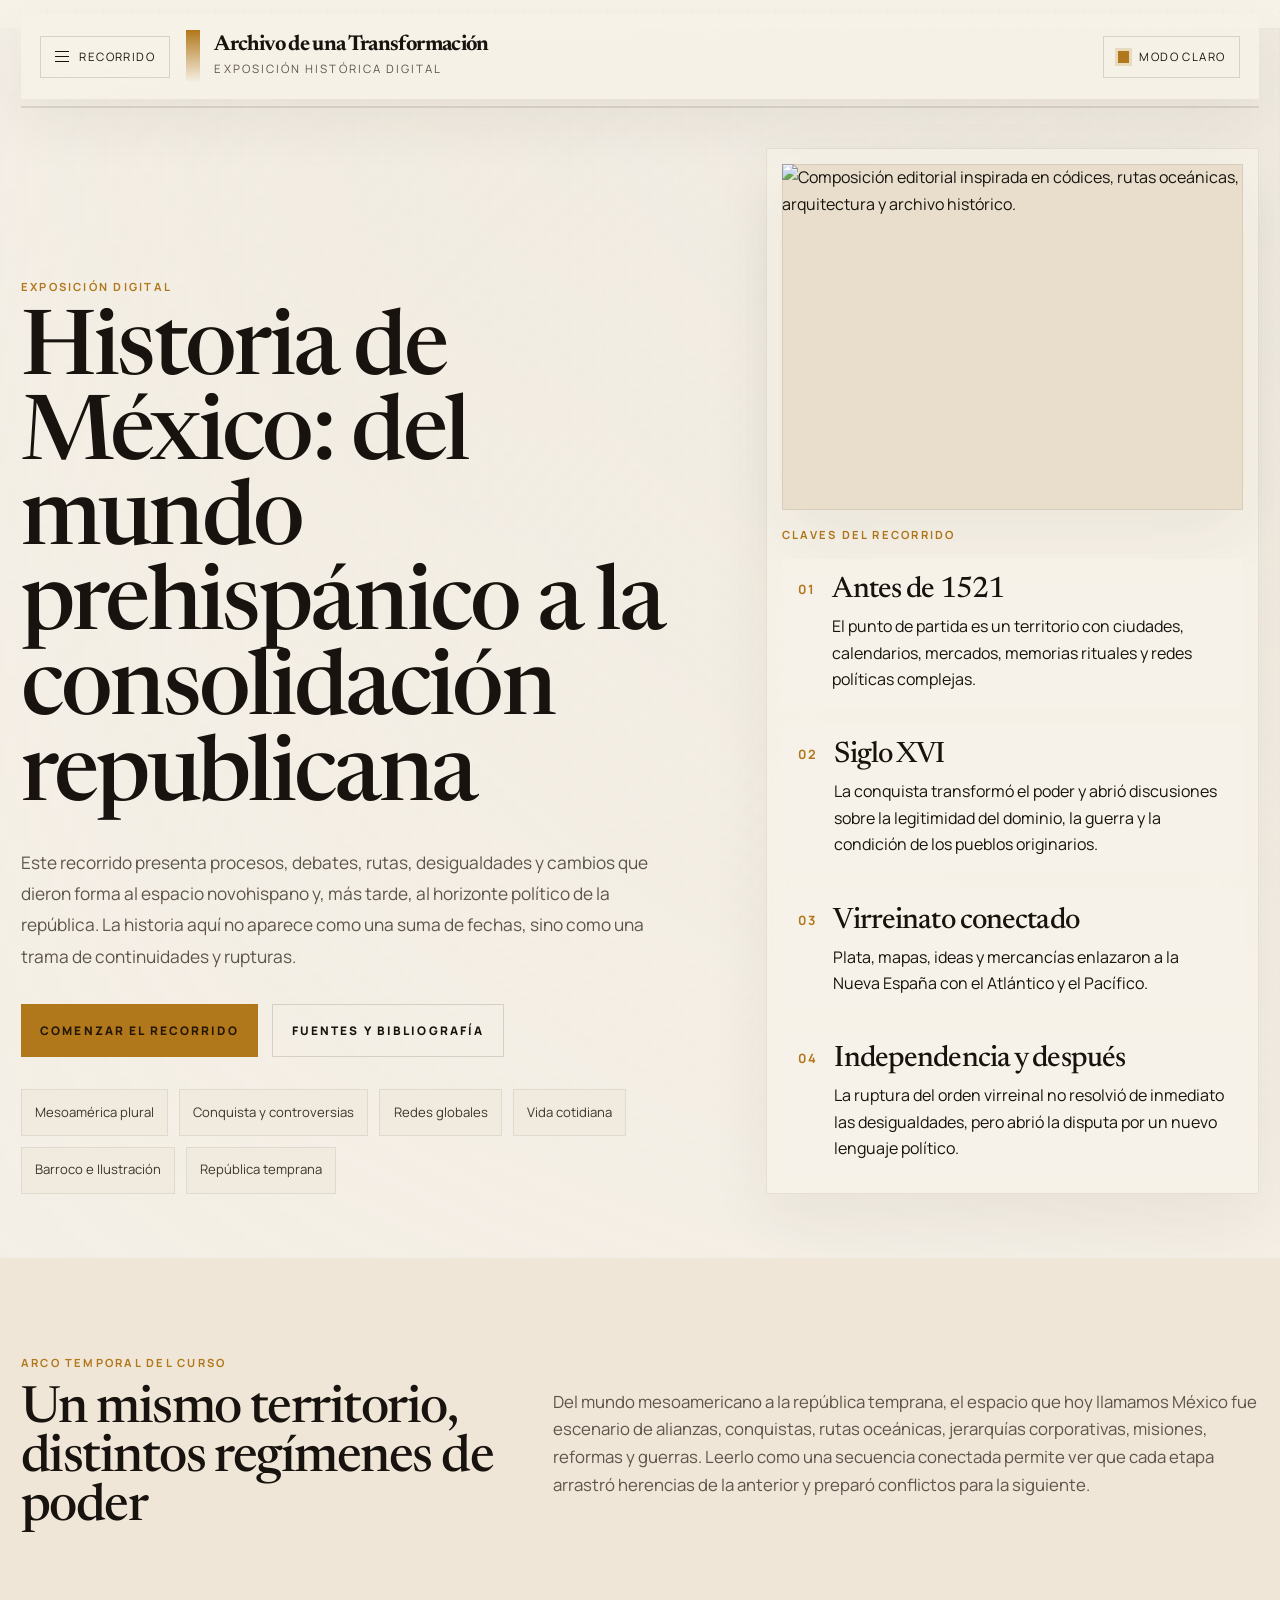
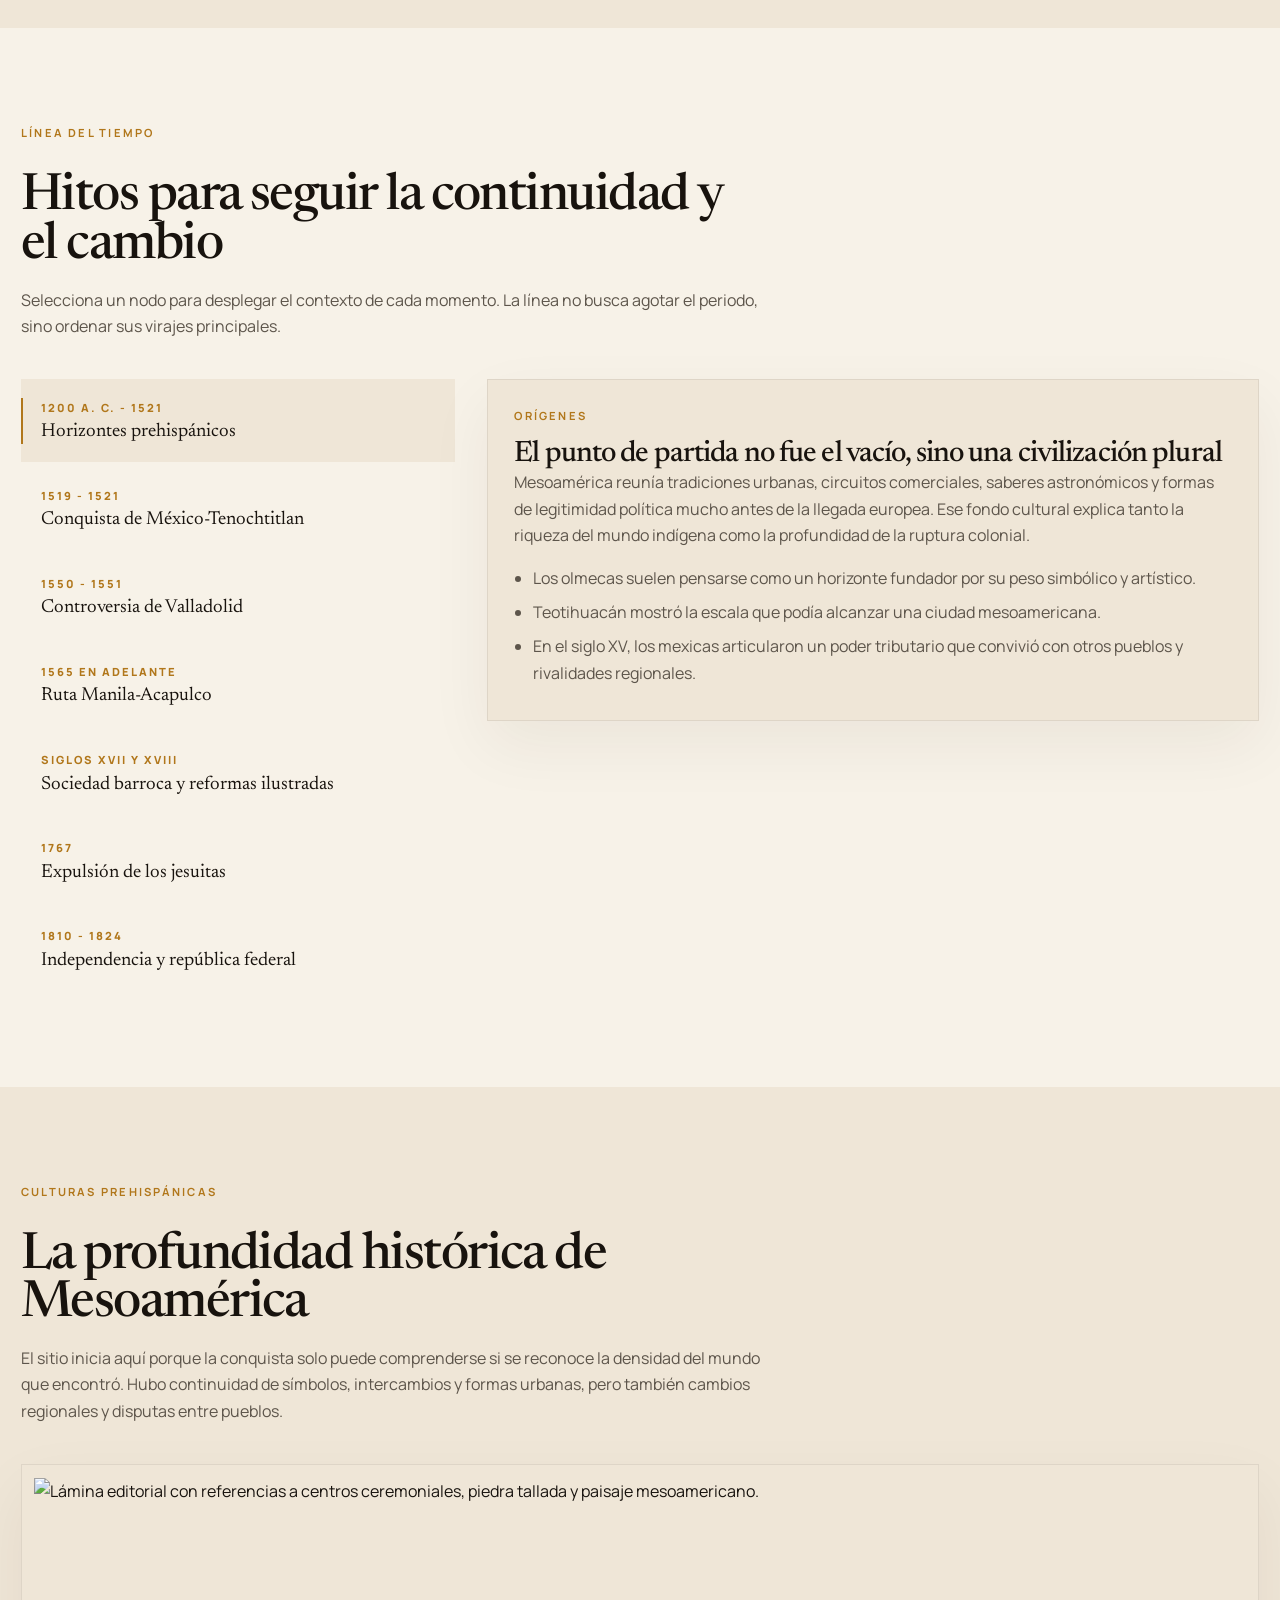
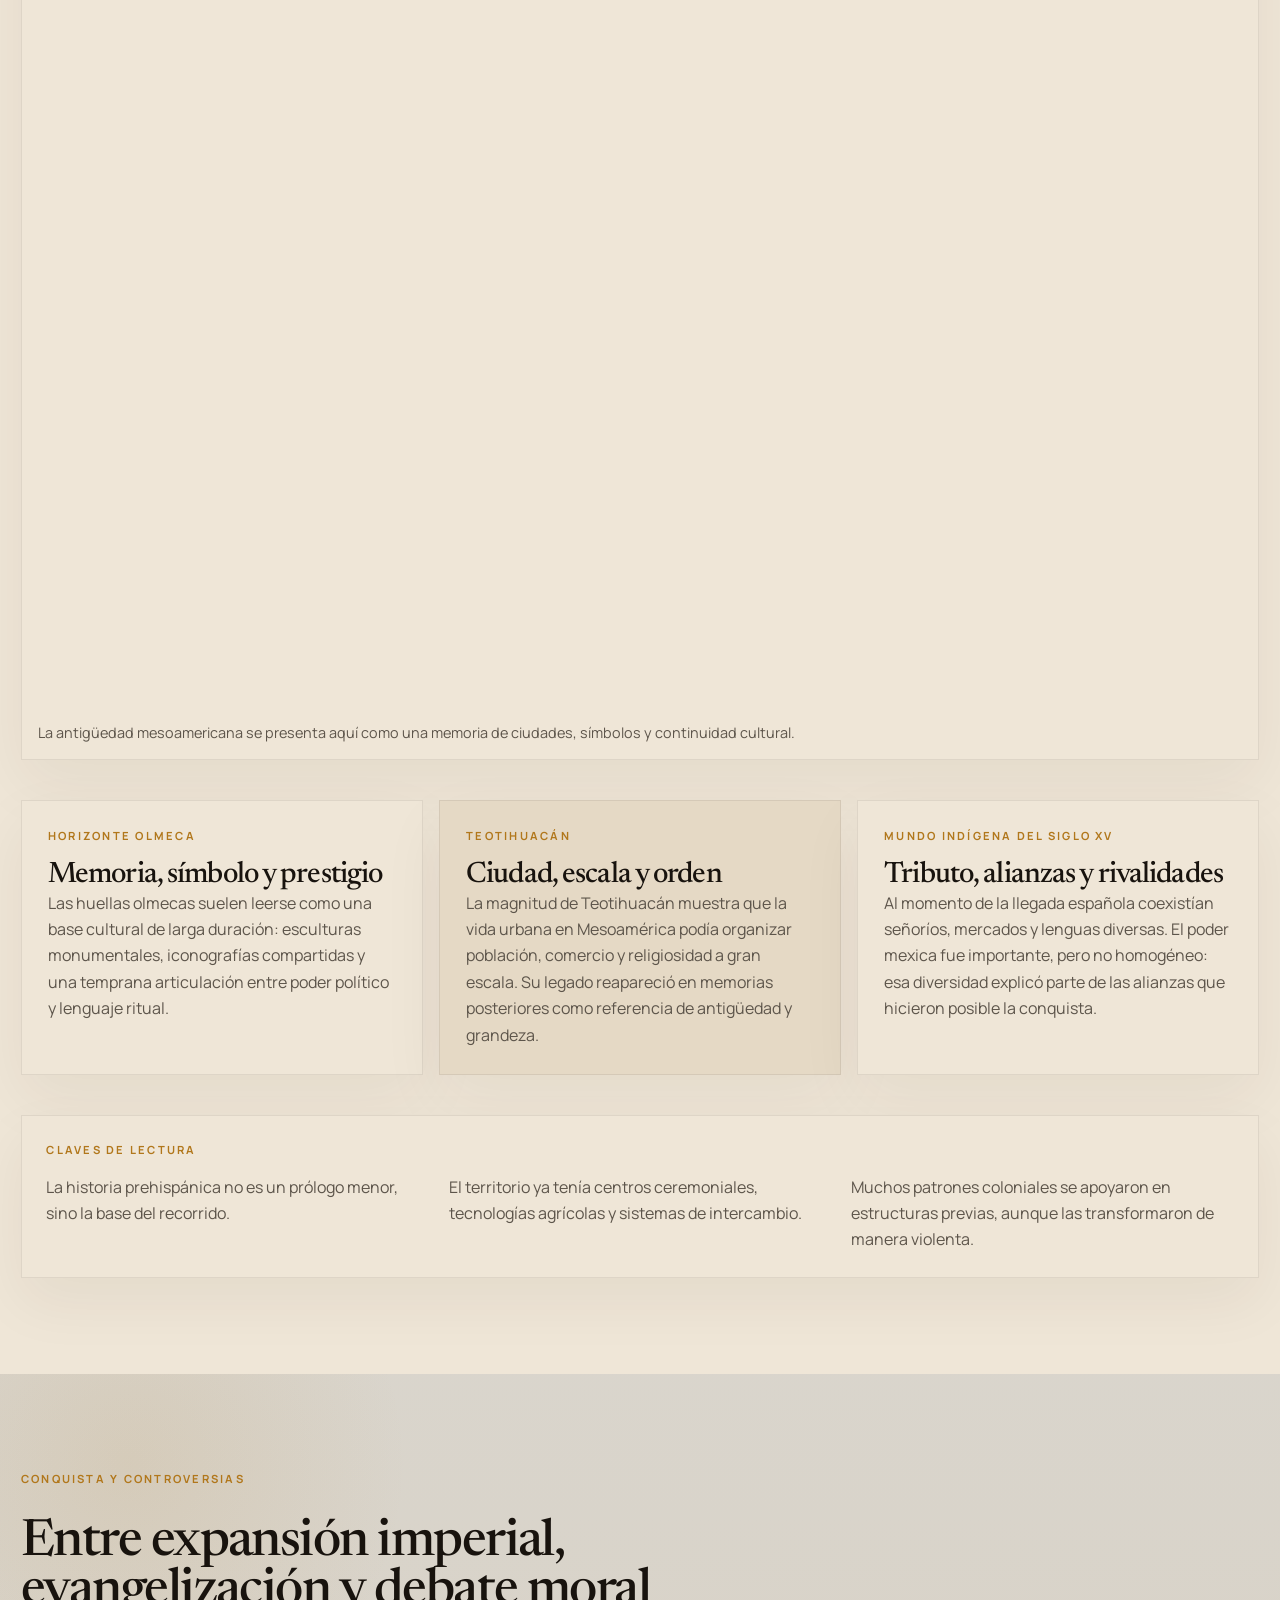
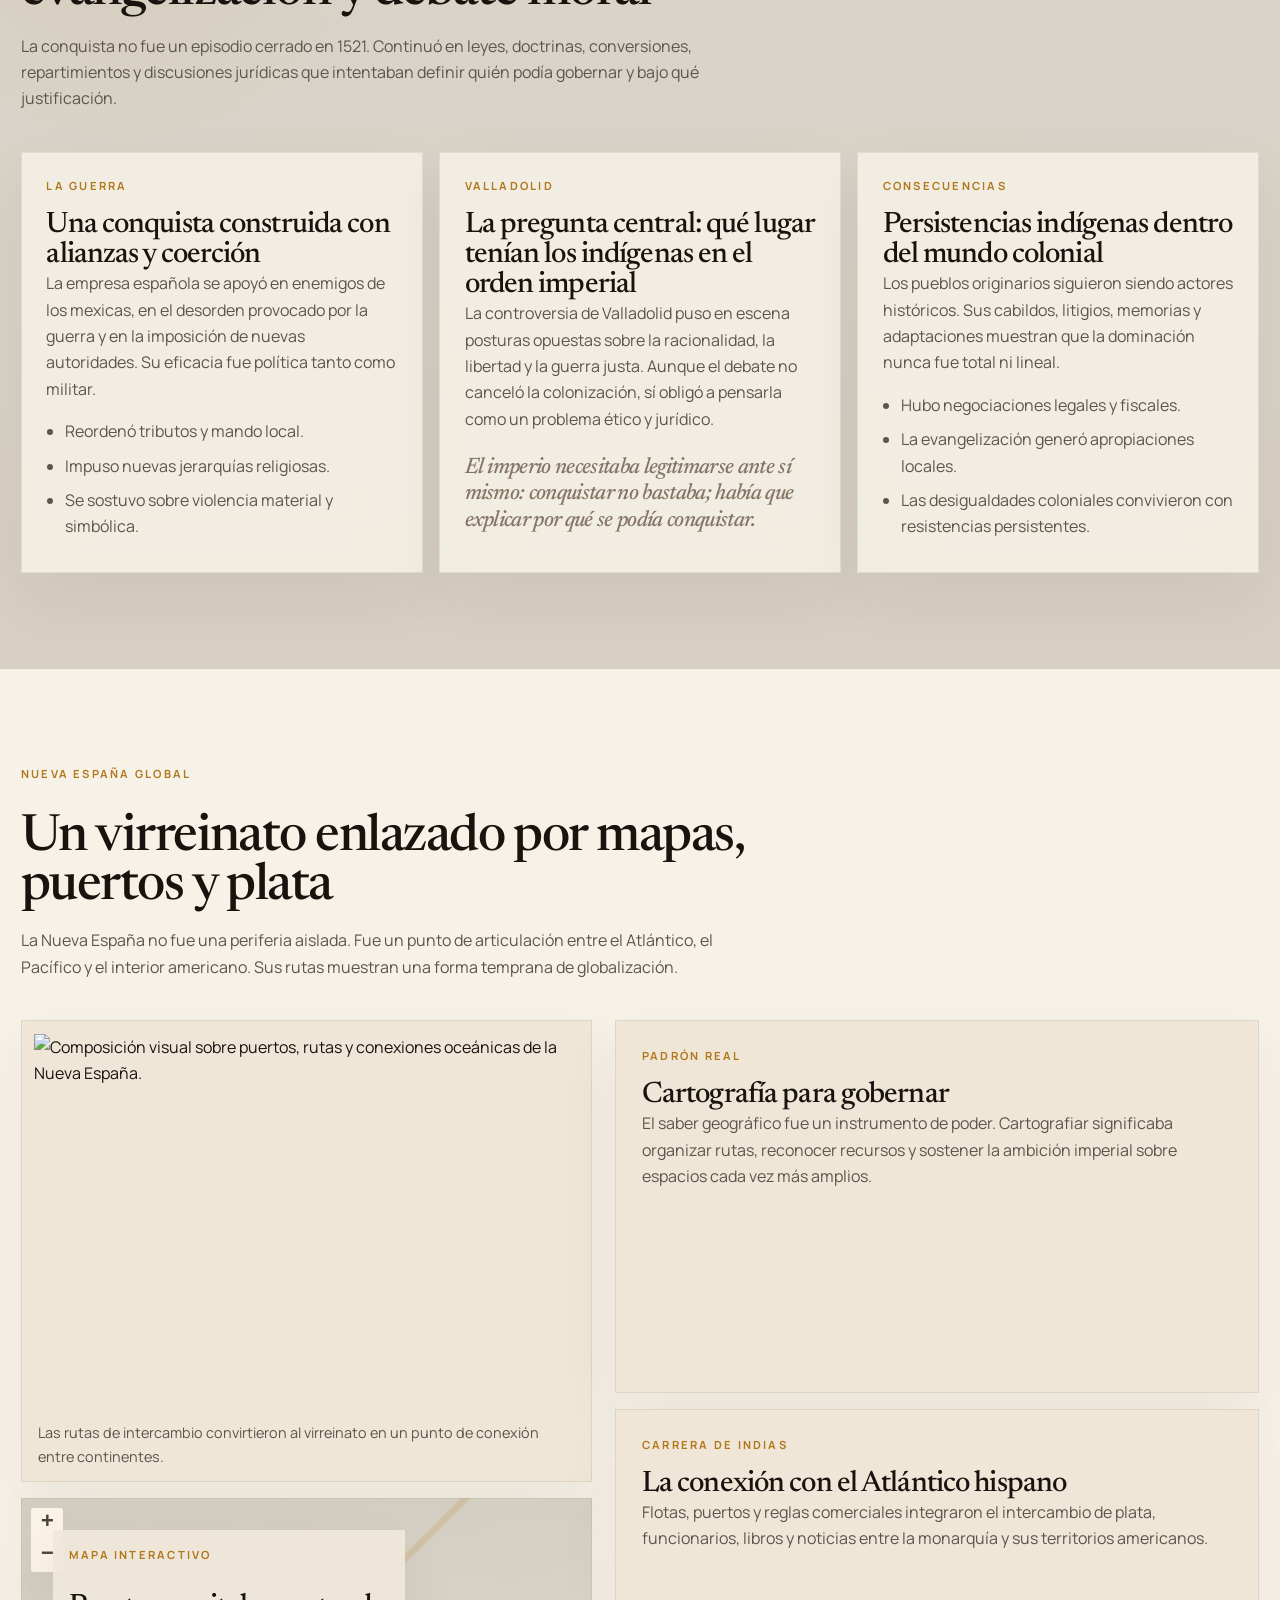
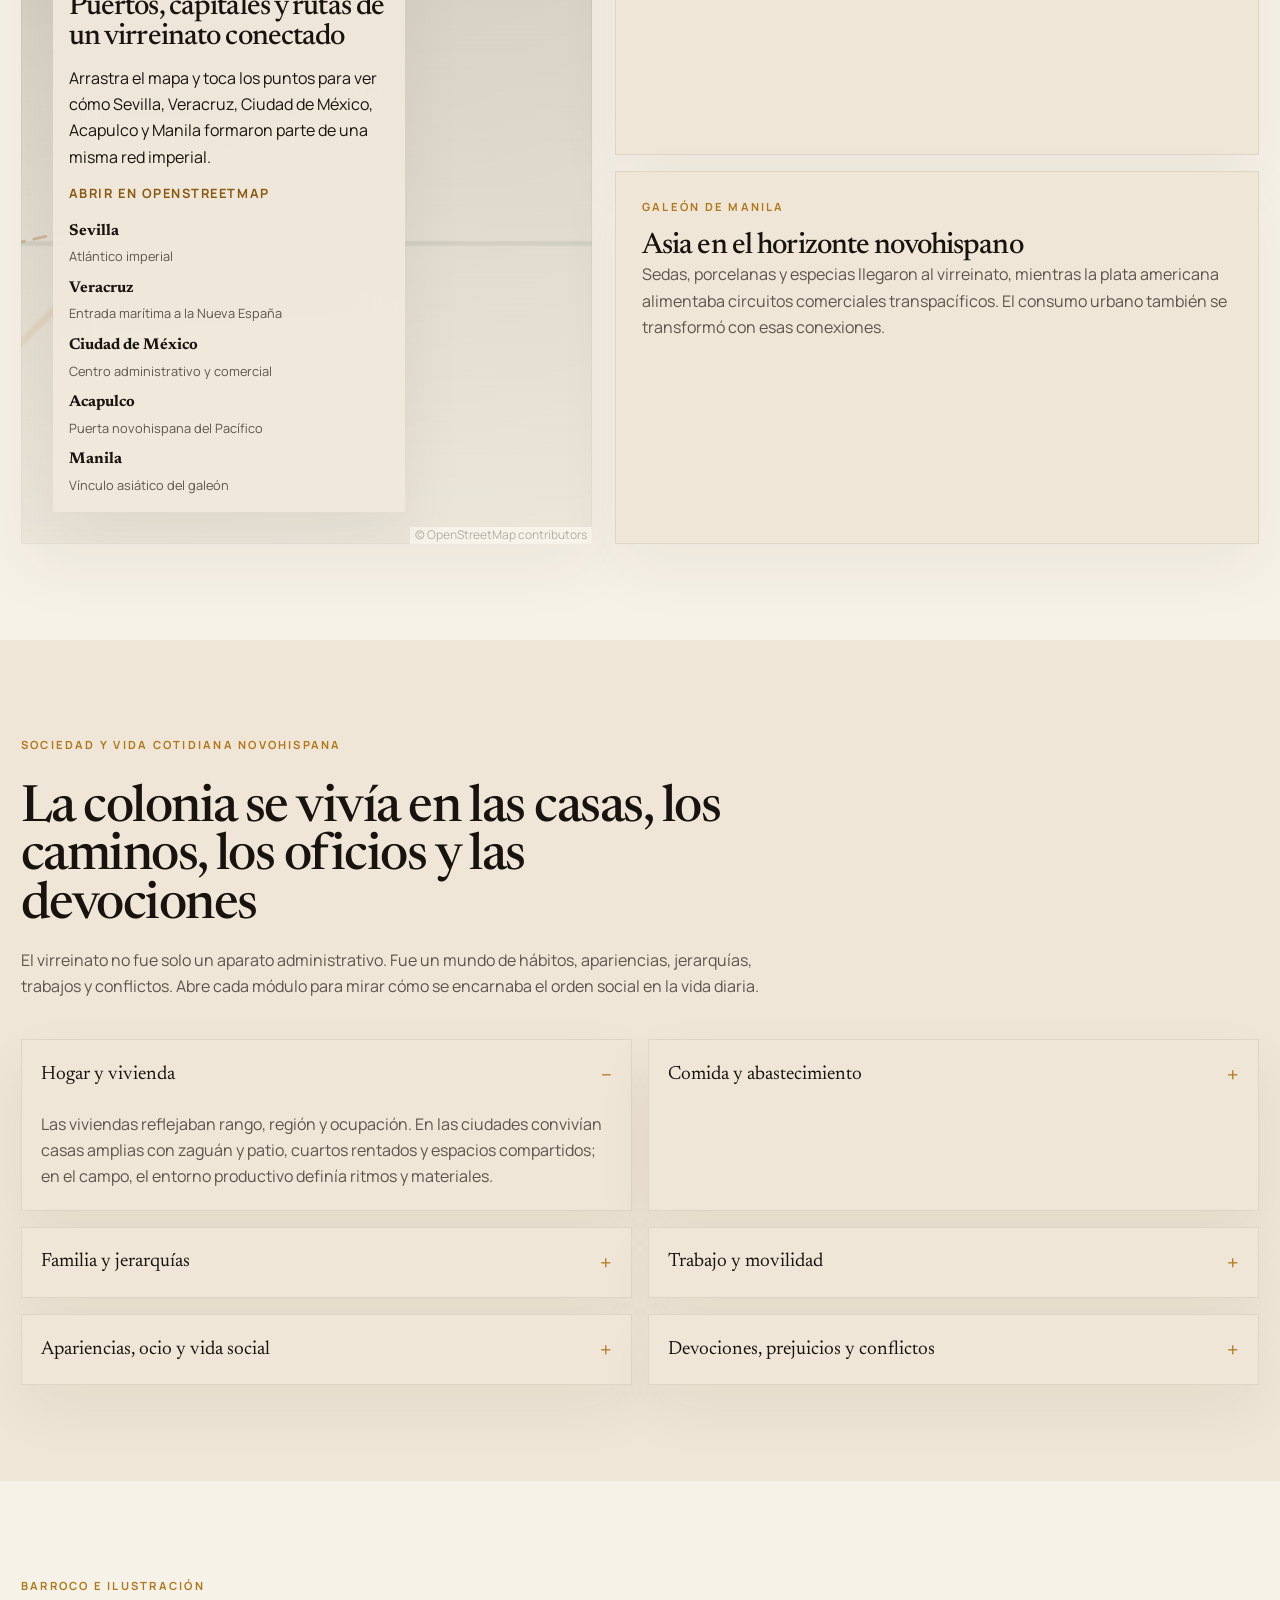
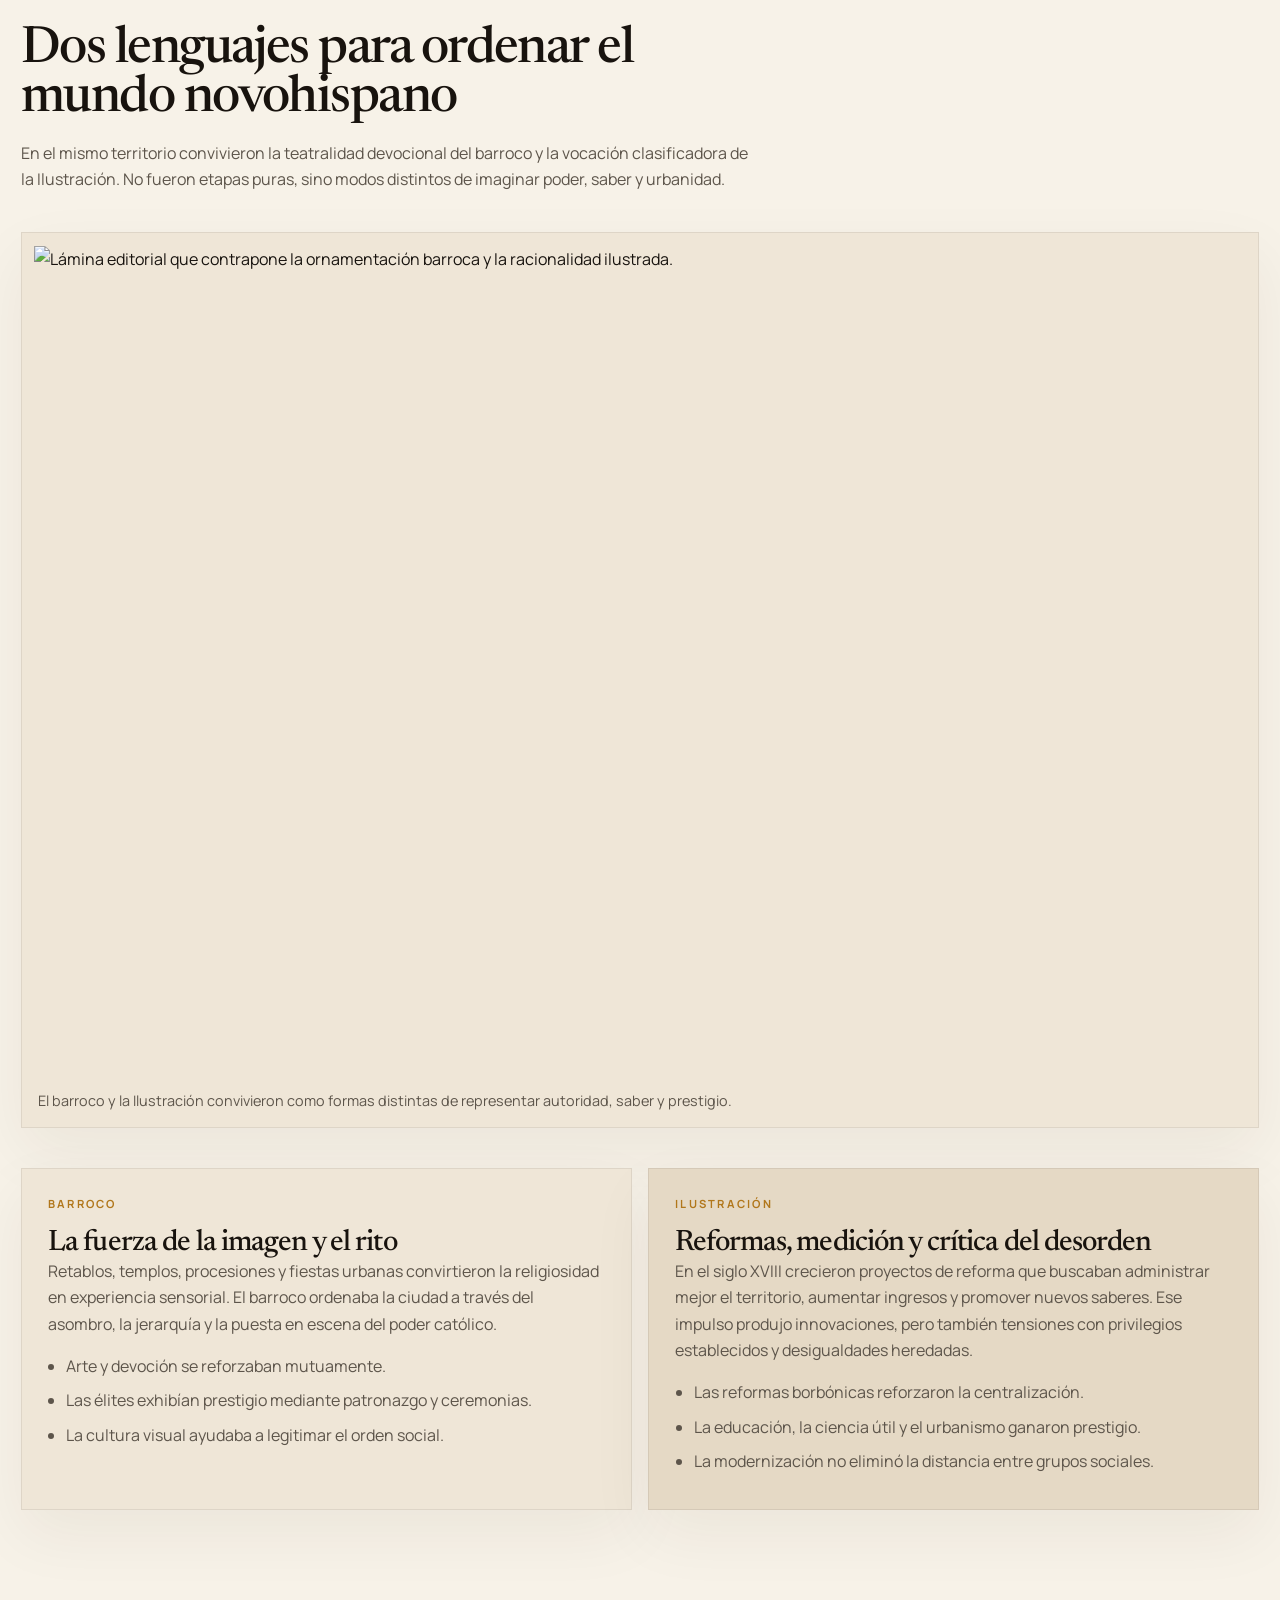
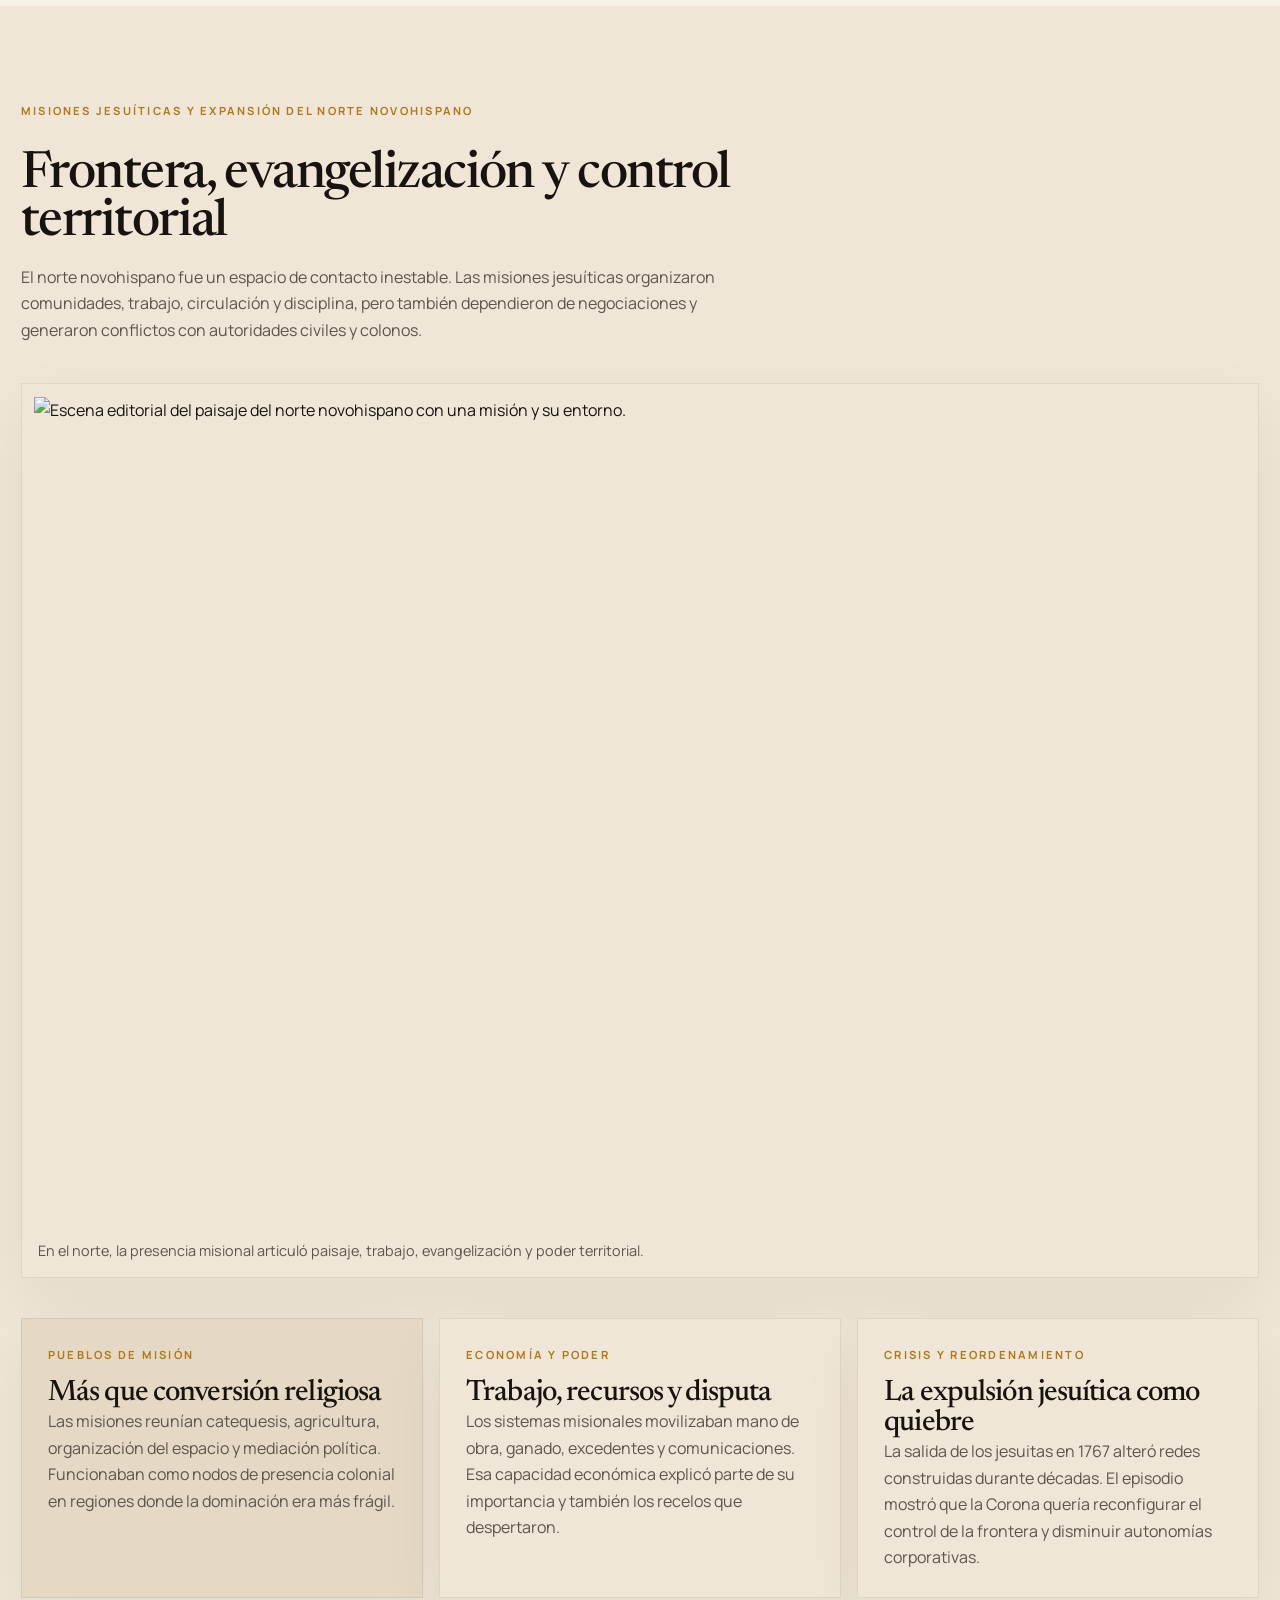
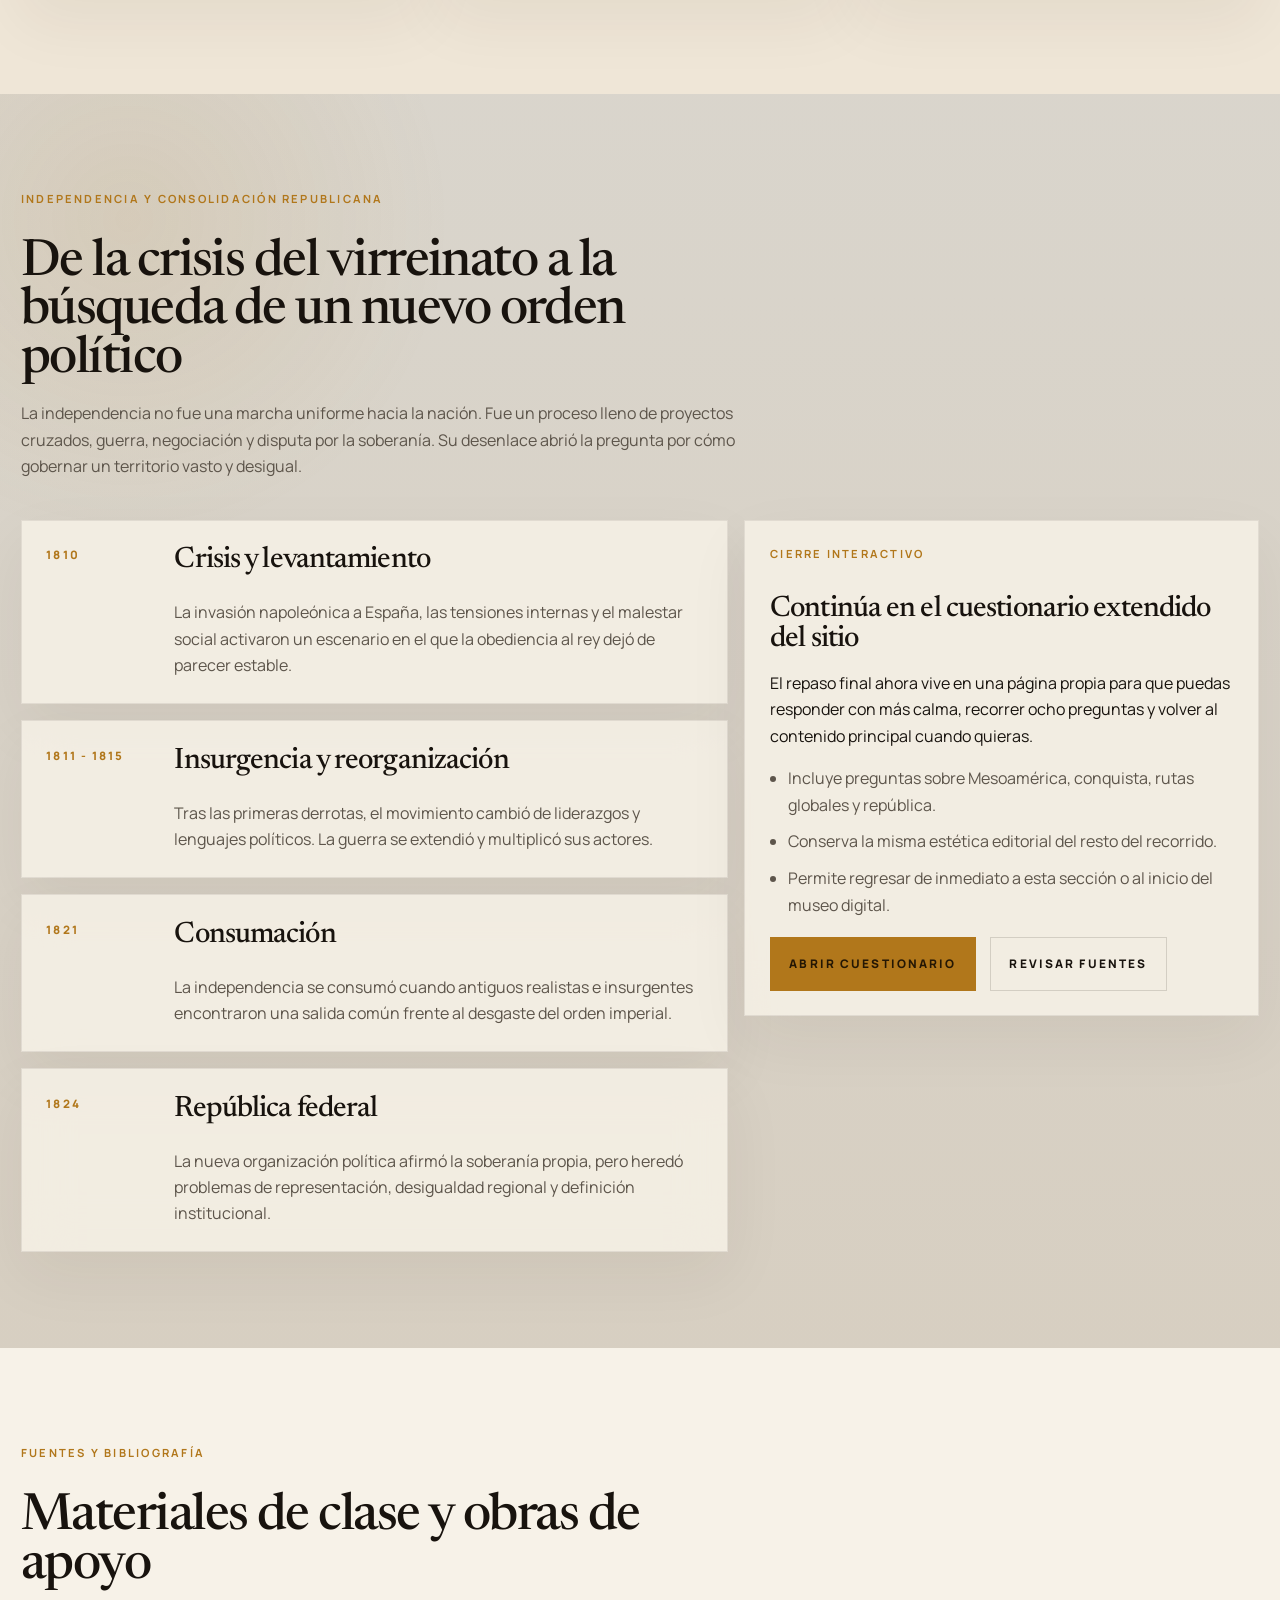
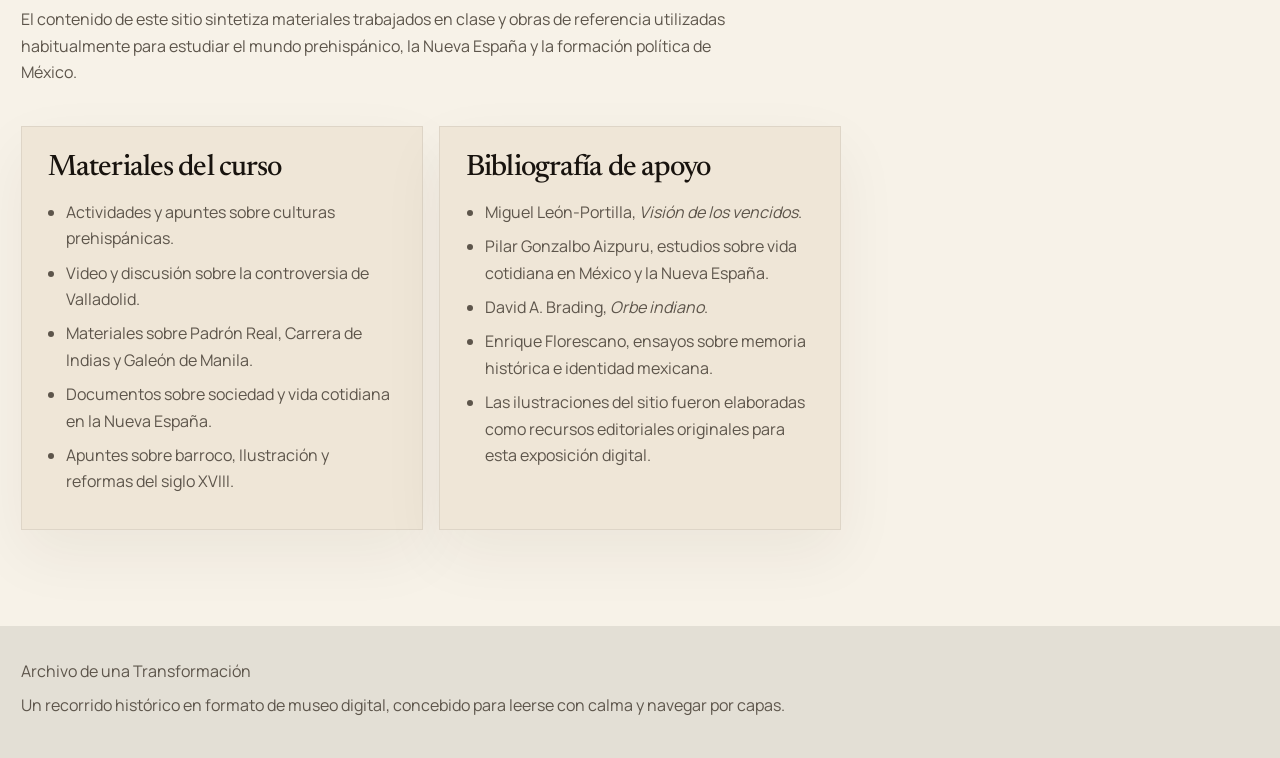
==== commit 04f916ad: "fix" ====
--- a/index.html
+++ b/index.html
@@ -15,11 +15,7 @@
       href="https://fonts.googleapis.com/css2?family=Newsreader:opsz,wght@6..72,400;6..72,500;6..72,600;6..72,700&family=Manrope:wght@400;500;600;700;800&display=swap"
       rel="stylesheet"
     />
-    <link
-      rel="stylesheet"
-      href="https://unpkg.com/leaflet@1.9.4/dist/leaflet.css"
-      crossorigin="anonymous"
-    />
+    <link rel="stylesheet" href="assets/leaflet/leaflet.css" />
     <link rel="stylesheet" href="styles.css" />
   </head>
   <body>
@@ -1127,10 +1123,7 @@
       </div>
     </footer>
 
-    <script
-      src="https://unpkg.com/leaflet@1.9.4/dist/leaflet.js"
-      crossorigin="anonymous"
-    ></script>
+    <script src="assets/leaflet/leaflet.js"></script>
     <script src="script.js"></script>
   </body>
 </html>
--- a/assets/leaflet/leaflet.css
+++ b/assets/leaflet/leaflet.css
@@ -0,0 +1,661 @@
+/* required styles */
+
+.leaflet-pane,
+.leaflet-tile,
+.leaflet-marker-icon,
+.leaflet-marker-shadow,
+.leaflet-tile-container,
+.leaflet-pane > svg,
+.leaflet-pane > canvas,
+.leaflet-zoom-box,
+.leaflet-image-layer,
+.leaflet-layer {
+	position: absolute;
+	left: 0;
+	top: 0;
+	}
+.leaflet-container {
+	overflow: hidden;
+	}
+.leaflet-tile,
+.leaflet-marker-icon,
+.leaflet-marker-shadow {
+	-webkit-user-select: none;
+	   -moz-user-select: none;
+	        user-select: none;
+	  -webkit-user-drag: none;
+	}
+/* Prevents IE11 from highlighting tiles in blue */
+.leaflet-tile::selection {
+	background: transparent;
+}
+/* Safari renders non-retina tile on retina better with this, but Chrome is worse */
+.leaflet-safari .leaflet-tile {
+	image-rendering: -webkit-optimize-contrast;
+	}
+/* hack that prevents hw layers "stretching" when loading new tiles */
+.leaflet-safari .leaflet-tile-container {
+	width: 1600px;
+	height: 1600px;
+	-webkit-transform-origin: 0 0;
+	}
+.leaflet-marker-icon,
+.leaflet-marker-shadow {
+	display: block;
+	}
+/* .leaflet-container svg: reset svg max-width decleration shipped in Joomla! (joomla.org) 3.x */
+/* .leaflet-container img: map is broken in FF if you have max-width: 100% on tiles */
+.leaflet-container .leaflet-overlay-pane svg {
+	max-width: none !important;
+	max-height: none !important;
+	}
+.leaflet-container .leaflet-marker-pane img,
+.leaflet-container .leaflet-shadow-pane img,
+.leaflet-container .leaflet-tile-pane img,
+.leaflet-container img.leaflet-image-layer,
+.leaflet-container .leaflet-tile {
+	max-width: none !important;
+	max-height: none !important;
+	width: auto;
+	padding: 0;
+	}
+
+.leaflet-container img.leaflet-tile {
+	/* See: https://bugs.chromium.org/p/chromium/issues/detail?id=600120 */
+	mix-blend-mode: plus-lighter;
+}
+
+.leaflet-container.leaflet-touch-zoom {
+	-ms-touch-action: pan-x pan-y;
+	touch-action: pan-x pan-y;
+	}
+.leaflet-container.leaflet-touch-drag {
+	-ms-touch-action: pinch-zoom;
+	/* Fallback for FF which doesn't support pinch-zoom */
+	touch-action: none;
+	touch-action: pinch-zoom;
+}
+.leaflet-container.leaflet-touch-drag.leaflet-touch-zoom {
+	-ms-touch-action: none;
+	touch-action: none;
+}
+.leaflet-container {
+	-webkit-tap-highlight-color: transparent;
+}
+.leaflet-container a {
+	-webkit-tap-highlight-color: rgba(51, 181, 229, 0.4);
+}
+.leaflet-tile {
+	filter: inherit;
+	visibility: hidden;
+	}
+.leaflet-tile-loaded {
+	visibility: inherit;
+	}
+.leaflet-zoom-box {
+	width: 0;
+	height: 0;
+	-moz-box-sizing: border-box;
+	     box-sizing: border-box;
+	z-index: 800;
+	}
+/* workaround for https://bugzilla.mozilla.org/show_bug.cgi?id=888319 */
+.leaflet-overlay-pane svg {
+	-moz-user-select: none;
+	}
+
+.leaflet-pane         { z-index: 400; }
+
+.leaflet-tile-pane    { z-index: 200; }
+.leaflet-overlay-pane { z-index: 400; }
+.leaflet-shadow-pane  { z-index: 500; }
+.leaflet-marker-pane  { z-index: 600; }
+.leaflet-tooltip-pane   { z-index: 650; }
+.leaflet-popup-pane   { z-index: 700; }
+
+.leaflet-map-pane canvas { z-index: 100; }
+.leaflet-map-pane svg    { z-index: 200; }
+
+.leaflet-vml-shape {
+	width: 1px;
+	height: 1px;
+	}
+.lvml {
+	behavior: url(#default#VML);
+	display: inline-block;
+	position: absolute;
+	}
+
+
+/* control positioning */
+
+.leaflet-control {
+	position: relative;
+	z-index: 800;
+	pointer-events: visiblePainted; /* IE 9-10 doesn't have auto */
+	pointer-events: auto;
+	}
+.leaflet-top,
+.leaflet-bottom {
+	position: absolute;
+	z-index: 1000;
+	pointer-events: none;
+	}
+.leaflet-top {
+	top: 0;
+	}
+.leaflet-right {
+	right: 0;
+	}
+.leaflet-bottom {
+	bottom: 0;
+	}
+.leaflet-left {
+	left: 0;
+	}
+.leaflet-control {
+	float: left;
+	clear: both;
+	}
+.leaflet-right .leaflet-control {
+	float: right;
+	}
+.leaflet-top .leaflet-control {
+	margin-top: 10px;
+	}
+.leaflet-bottom .leaflet-control {
+	margin-bottom: 10px;
+	}
+.leaflet-left .leaflet-control {
+	margin-left: 10px;
+	}
+.leaflet-right .leaflet-control {
+	margin-right: 10px;
+	}
+
+
+/* zoom and fade animations */
+
+.leaflet-fade-anim .leaflet-popup {
+	opacity: 0;
+	-webkit-transition: opacity 0.2s linear;
+	   -moz-transition: opacity 0.2s linear;
+	        transition: opacity 0.2s linear;
+	}
+.leaflet-fade-anim .leaflet-map-pane .leaflet-popup {
+	opacity: 1;
+	}
+.leaflet-zoom-animated {
+	-webkit-transform-origin: 0 0;
+	    -ms-transform-origin: 0 0;
+	        transform-origin: 0 0;
+	}
+svg.leaflet-zoom-animated {
+	will-change: transform;
+}
+
+.leaflet-zoom-anim .leaflet-zoom-animated {
+	-webkit-transition: -webkit-transform 0.25s cubic-bezier(0,0,0.25,1);
+	   -moz-transition:    -moz-transform 0.25s cubic-bezier(0,0,0.25,1);
+	        transition:         transform 0.25s cubic-bezier(0,0,0.25,1);
+	}
+.leaflet-zoom-anim .leaflet-tile,
+.leaflet-pan-anim .leaflet-tile {
+	-webkit-transition: none;
+	   -moz-transition: none;
+	        transition: none;
+	}
+
+.leaflet-zoom-anim .leaflet-zoom-hide {
+	visibility: hidden;
+	}
+
+
+/* cursors */
+
+.leaflet-interactive {
+	cursor: pointer;
+	}
+.leaflet-grab {
+	cursor: -webkit-grab;
+	cursor:    -moz-grab;
+	cursor:         grab;
+	}
+.leaflet-crosshair,
+.leaflet-crosshair .leaflet-interactive {
+	cursor: crosshair;
+	}
+.leaflet-popup-pane,
+.leaflet-control {
+	cursor: auto;
+	}
+.leaflet-dragging .leaflet-grab,
+.leaflet-dragging .leaflet-grab .leaflet-interactive,
+.leaflet-dragging .leaflet-marker-draggable {
+	cursor: move;
+	cursor: -webkit-grabbing;
+	cursor:    -moz-grabbing;
+	cursor:         grabbing;
+	}
+
+/* marker & overlays interactivity */
+.leaflet-marker-icon,
+.leaflet-marker-shadow,
+.leaflet-image-layer,
+.leaflet-pane > svg path,
+.leaflet-tile-container {
+	pointer-events: none;
+	}
+
+.leaflet-marker-icon.leaflet-interactive,
+.leaflet-image-layer.leaflet-interactive,
+.leaflet-pane > svg path.leaflet-interactive,
+svg.leaflet-image-layer.leaflet-interactive path {
+	pointer-events: visiblePainted; /* IE 9-10 doesn't have auto */
+	pointer-events: auto;
+	}
+
+/* visual tweaks */
+
+.leaflet-container {
+	background: #ddd;
+	outline-offset: 1px;
+	}
+.leaflet-container a {
+	color: #0078A8;
+	}
+.leaflet-zoom-box {
+	border: 2px dotted #38f;
+	background: rgba(255,255,255,0.5);
+	}
+
+
+/* general typography */
+.leaflet-container {
+	font-family: "Helvetica Neue", Arial, Helvetica, sans-serif;
+	font-size: 12px;
+	font-size: 0.75rem;
+	line-height: 1.5;
+	}
+
+
+/* general toolbar styles */
+
+.leaflet-bar {
+	box-shadow: 0 1px 5px rgba(0,0,0,0.65);
+	border-radius: 4px;
+	}
+.leaflet-bar a {
+	background-color: #fff;
+	border-bottom: 1px solid #ccc;
+	width: 26px;
+	height: 26px;
+	line-height: 26px;
+	display: block;
+	text-align: center;
+	text-decoration: none;
+	color: black;
+	}
+.leaflet-bar a,
+.leaflet-control-layers-toggle {
+	background-position: 50% 50%;
+	background-repeat: no-repeat;
+	display: block;
+	}
+.leaflet-bar a:hover,
+.leaflet-bar a:focus {
+	background-color: #f4f4f4;
+	}
+.leaflet-bar a:first-child {
+	border-top-left-radius: 4px;
+	border-top-right-radius: 4px;
+	}
+.leaflet-bar a:last-child {
+	border-bottom-left-radius: 4px;
+	border-bottom-right-radius: 4px;
+	border-bottom: none;
+	}
+.leaflet-bar a.leaflet-disabled {
+	cursor: default;
+	background-color: #f4f4f4;
+	color: #bbb;
+	}
+
+.leaflet-touch .leaflet-bar a {
+	width: 30px;
+	height: 30px;
+	line-height: 30px;
+	}
+.leaflet-touch .leaflet-bar a:first-child {
+	border-top-left-radius: 2px;
+	border-top-right-radius: 2px;
+	}
+.leaflet-touch .leaflet-bar a:last-child {
+	border-bottom-left-radius: 2px;
+	border-bottom-right-radius: 2px;
+	}
+
+/* zoom control */
+
+.leaflet-control-zoom-in,
+.leaflet-control-zoom-out {
+	font: bold 18px 'Lucida Console', Monaco, monospace;
+	text-indent: 1px;
+	}
+
+.leaflet-touch .leaflet-control-zoom-in, .leaflet-touch .leaflet-control-zoom-out  {
+	font-size: 22px;
+	}
+
+
+/* layers control */
+
+.leaflet-control-layers {
+	box-shadow: 0 1px 5px rgba(0,0,0,0.4);
+	background: #fff;
+	border-radius: 5px;
+	}
+.leaflet-control-layers-toggle {
+	background-image: url(images/layers.png);
+	width: 36px;
+	height: 36px;
+	}
+.leaflet-retina .leaflet-control-layers-toggle {
+	background-image: url(images/layers-2x.png);
+	background-size: 26px 26px;
+	}
+.leaflet-touch .leaflet-control-layers-toggle {
+	width: 44px;
+	height: 44px;
+	}
+.leaflet-control-layers .leaflet-control-layers-list,
+.leaflet-control-layers-expanded .leaflet-control-layers-toggle {
+	display: none;
+	}
+.leaflet-control-layers-expanded .leaflet-control-layers-list {
+	display: block;
+	position: relative;
+	}
+.leaflet-control-layers-expanded {
+	padding: 6px 10px 6px 6px;
+	color: #333;
+	background: #fff;
+	}
+.leaflet-control-layers-scrollbar {
+	overflow-y: scroll;
+	overflow-x: hidden;
+	padding-right: 5px;
+	}
+.leaflet-control-layers-selector {
+	margin-top: 2px;
+	position: relative;
+	top: 1px;
+	}
+.leaflet-control-layers label {
+	display: block;
+	font-size: 13px;
+	font-size: 1.08333em;
+	}
+.leaflet-control-layers-separator {
+	height: 0;
+	border-top: 1px solid #ddd;
+	margin: 5px -10px 5px -6px;
+	}
+
+/* Default icon URLs */
+.leaflet-default-icon-path { /* used only in path-guessing heuristic, see L.Icon.Default */
+	background-image: url(images/marker-icon.png);
+	}
+
+
+/* attribution and scale controls */
+
+.leaflet-container .leaflet-control-attribution {
+	background: #fff;
+	background: rgba(255, 255, 255, 0.8);
+	margin: 0;
+	}
+.leaflet-control-attribution,
+.leaflet-control-scale-line {
+	padding: 0 5px;
+	color: #333;
+	line-height: 1.4;
+	}
+.leaflet-control-attribution a {
+	text-decoration: none;
+	}
+.leaflet-control-attribution a:hover,
+.leaflet-control-attribution a:focus {
+	text-decoration: underline;
+	}
+.leaflet-attribution-flag {
+	display: inline !important;
+	vertical-align: baseline !important;
+	width: 1em;
+	height: 0.6669em;
+	}
+.leaflet-left .leaflet-control-scale {
+	margin-left: 5px;
+	}
+.leaflet-bottom .leaflet-control-scale {
+	margin-bottom: 5px;
+	}
+.leaflet-control-scale-line {
+	border: 2px solid #777;
+	border-top: none;
+	line-height: 1.1;
+	padding: 2px 5px 1px;
+	white-space: nowrap;
+	-moz-box-sizing: border-box;
+	     box-sizing: border-box;
+	background: rgba(255, 255, 255, 0.8);
+	text-shadow: 1px 1px #fff;
+	}
+.leaflet-control-scale-line:not(:first-child) {
+	border-top: 2px solid #777;
+	border-bottom: none;
+	margin-top: -2px;
+	}
+.leaflet-control-scale-line:not(:first-child):not(:last-child) {
+	border-bottom: 2px solid #777;
+	}
+
+.leaflet-touch .leaflet-control-attribution,
+.leaflet-touch .leaflet-control-layers,
+.leaflet-touch .leaflet-bar {
+	box-shadow: none;
+	}
+.leaflet-touch .leaflet-control-layers,
+.leaflet-touch .leaflet-bar {
+	border: 2px solid rgba(0,0,0,0.2);
+	background-clip: padding-box;
+	}
+
+
+/* popup */
+
+.leaflet-popup {
+	position: absolute;
+	text-align: center;
+	margin-bottom: 20px;
+	}
+.leaflet-popup-content-wrapper {
+	padding: 1px;
+	text-align: left;
+	border-radius: 12px;
+	}
+.leaflet-popup-content {
+	margin: 13px 24px 13px 20px;
+	line-height: 1.3;
+	font-size: 13px;
+	font-size: 1.08333em;
+	min-height: 1px;
+	}
+.leaflet-popup-content p {
+	margin: 17px 0;
+	margin: 1.3em 0;
+	}
+.leaflet-popup-tip-container {
+	width: 40px;
+	height: 20px;
+	position: absolute;
+	left: 50%;
+	margin-top: -1px;
+	margin-left: -20px;
+	overflow: hidden;
+	pointer-events: none;
+	}
+.leaflet-popup-tip {
+	width: 17px;
+	height: 17px;
+	padding: 1px;
+
+	margin: -10px auto 0;
+	pointer-events: auto;
+
+	-webkit-transform: rotate(45deg);
+	   -moz-transform: rotate(45deg);
+	    -ms-transform: rotate(45deg);
+	        transform: rotate(45deg);
+	}
+.leaflet-popup-content-wrapper,
+.leaflet-popup-tip {
+	background: white;
+	color: #333;
+	box-shadow: 0 3px 14px rgba(0,0,0,0.4);
+	}
+.leaflet-container a.leaflet-popup-close-button {
+	position: absolute;
+	top: 0;
+	right: 0;
+	border: none;
+	text-align: center;
+	width: 24px;
+	height: 24px;
+	font: 16px/24px Tahoma, Verdana, sans-serif;
+	color: #757575;
+	text-decoration: none;
+	background: transparent;
+	}
+.leaflet-container a.leaflet-popup-close-button:hover,
+.leaflet-container a.leaflet-popup-close-button:focus {
+	color: #585858;
+	}
+.leaflet-popup-scrolled {
+	overflow: auto;
+	}
+
+.leaflet-oldie .leaflet-popup-content-wrapper {
+	-ms-zoom: 1;
+	}
+.leaflet-oldie .leaflet-popup-tip {
+	width: 24px;
+	margin: 0 auto;
+
+	-ms-filter: "progid:DXImageTransform.Microsoft.Matrix(M11=0.70710678, M12=0.70710678, M21=-0.70710678, M22=0.70710678)";
+	filter: progid:DXImageTransform.Microsoft.Matrix(M11=0.70710678, M12=0.70710678, M21=-0.70710678, M22=0.70710678);
+	}
+
+.leaflet-oldie .leaflet-control-zoom,
+.leaflet-oldie .leaflet-control-layers,
+.leaflet-oldie .leaflet-popup-content-wrapper,
+.leaflet-oldie .leaflet-popup-tip {
+	border: 1px solid #999;
+	}
+
+
+/* div icon */
+
+.leaflet-div-icon {
+	background: #fff;
+	border: 1px solid #666;
+	}
+
+
+/* Tooltip */
+/* Base styles for the element that has a tooltip */
+.leaflet-tooltip {
+	position: absolute;
+	padding: 6px;
+	background-color: #fff;
+	border: 1px solid #fff;
+	border-radius: 3px;
+	color: #222;
+	white-space: nowrap;
+	-webkit-user-select: none;
+	-moz-user-select: none;
+	-ms-user-select: none;
+	user-select: none;
+	pointer-events: none;
+	box-shadow: 0 1px 3px rgba(0,0,0,0.4);
+	}
+.leaflet-tooltip.leaflet-interactive {
+	cursor: pointer;
+	pointer-events: auto;
+	}
+.leaflet-tooltip-top:before,
+.leaflet-tooltip-bottom:before,
+.leaflet-tooltip-left:before,
+.leaflet-tooltip-right:before {
+	position: absolute;
+	pointer-events: none;
+	border: 6px solid transparent;
+	background: transparent;
+	content: "";
+	}
+
+/* Directions */
+
+.leaflet-tooltip-bottom {
+	margin-top: 6px;
+}
+.leaflet-tooltip-top {
+	margin-top: -6px;
+}
+.leaflet-tooltip-bottom:before,
+.leaflet-tooltip-top:before {
+	left: 50%;
+	margin-left: -6px;
+	}
+.leaflet-tooltip-top:before {
+	bottom: 0;
+	margin-bottom: -12px;
+	border-top-color: #fff;
+	}
+.leaflet-tooltip-bottom:before {
+	top: 0;
+	margin-top: -12px;
+	margin-left: -6px;
+	border-bottom-color: #fff;
+	}
+.leaflet-tooltip-left {
+	margin-left: -6px;
+}
+.leaflet-tooltip-right {
+	margin-left: 6px;
+}
+.leaflet-tooltip-left:before,
+.leaflet-tooltip-right:before {
+	top: 50%;
+	margin-top: -6px;
+	}
+.leaflet-tooltip-left:before {
+	right: 0;
+	margin-right: -12px;
+	border-left-color: #fff;
+	}
+.leaflet-tooltip-right:before {
+	left: 0;
+	margin-left: -12px;
+	border-right-color: #fff;
+	}
+
+/* Printing */
+
+@media print {
+	/* Prevent printers from removing background-images of controls. */
+	.leaflet-control {
+		-webkit-print-color-adjust: exact;
+		print-color-adjust: exact;
+		}
+	}
--- a/styles.css
+++ b/styles.css
@@ -277,6 +277,7 @@
   position: fixed;
   inset: 0;
   z-index: 250;
+  pointer-events: auto;
   background: rgba(10, 10, 10, 0.24);
   backdrop-filter: blur(8px);
   opacity: 0;
@@ -289,6 +290,7 @@
   left: 0.9rem;
   top: 1rem;
   z-index: 255;
+  pointer-events: auto;
   width: min(24rem, calc(100vw - 1.8rem));
   max-height: calc(100svh - 2rem);
   display: grid;
@@ -892,6 +894,8 @@
 .route-map-canvas {
   position: absolute;
   inset: 0;
+  width: 100%;
+  height: 100%;
   z-index: 0;
   background:
     radial-gradient(circle at 18% 24%, color-mix(in srgb, var(--primary) 14%, transparent) 0%, transparent 22%),
